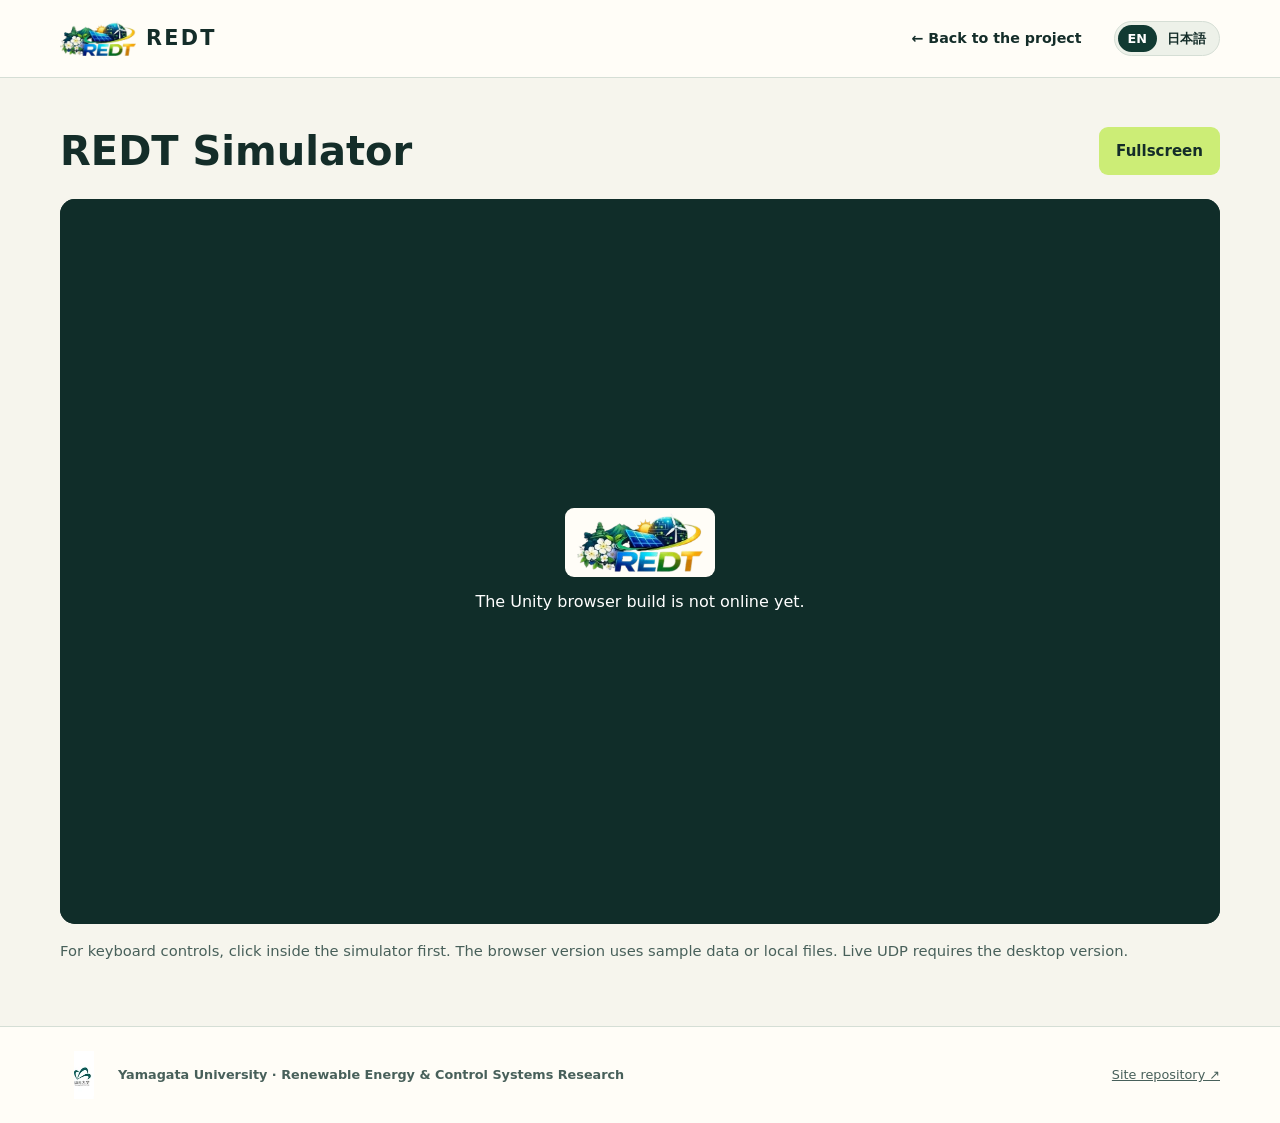
==== play.html @ 0ed96379 "Publish bilingual REDT research site" ====
<!doctype html>
<html lang="en">
<head>
  <meta charset="utf-8">
  <meta name="viewport" content="width=device-width, initial-scale=1">
  <meta name="description" content="Run the REDT solar digital twin from Yamagata University.">
  <title>REDT Simulator</title>
  <link rel="icon" href="redt-logo.png">
  <link rel="stylesheet" href="style.css">
  <script defer src="site.js"></script>
  <script defer src="player.js"></script>
</head>
<body>
  <header class="site-header"><div class="wrap header-inner">
    <a class="brand" href="./" aria-label="REDT"><img src="redt-logo.png" alt="" width="76" height="42"><span>REDT</span></a>
    <nav aria-label="Main navigation"><a href="./" data-t="back">← Back to the project</a></nav>
    <div class="language" role="group" aria-label="Language"><button type="button" data-lang="en" aria-pressed="true">EN</button><button type="button" data-lang="ja" aria-pressed="false" lang="ja">日本語</button></div>
  </div></header>
  <main class="wrap player-main">
    <div class="player-head"><h1 data-t="playerTitle">REDT Simulator</h1><button id="fullscreen" class="button primary" type="button" data-t="full" disabled>Fullscreen</button></div>
    <div class="player-frame">
      <canvas id="unity-canvas" width="1280" height="800" tabindex="0" aria-label="REDT Unity simulator" hidden></canvas>
      <div class="player-status" id="player-status" aria-live="polite">
        <img src="redt-logo.png" alt="REDT logo" width="150" height="69" style="object-fit:contain;background:#fffdf7;border-radius:9px;padding:5px">
        <p id="player-message" data-t="building">The simulator files are being prepared.</p>
        <button id="start-player" type="button" class="button primary" data-t="start" hidden>Start simulator</button>
        <progress id="player-progress" max="1" value="0" hidden aria-label="Loading progress"></progress>
      </div>
    </div>
    <p class="player-note" data-t="playerNote">For keyboard controls, click inside the simulator first. The browser version uses sample data or local files. Live UDP requires the desktop version.</p>
    <div class="player-controls"><a id="desktop-build" href="#" class="button primary" data-t="desktop" hidden>Windows download</a></div>
  </main>
  <footer><div class="wrap footer-inner"><div class="university"><img src="yamagata-mark.webp" alt="" width="48" height="48"><span data-t="institution">Yamagata University · Renewable Energy &amp; Control Systems Research</span></div><a href="https://github.com/Bsenzio/redt_simulator" data-t="source">Site repository ↗</a></div></footer>
</body>
</html>
---- style.css ----
@charset "UTF-8";
:root{color-scheme:light;--ink:#142d29;--muted:#48605a;--cream:#f6f5ed;--paper:#fffdf7;--line:#d5ded5;--forest:#113a32;--accent:#cced76;--gold:#e9bd51;--radius:22px;font:16px/1.65 system-ui,-apple-system,BlinkMacSystemFont,"Segoe UI","Hiragino Sans","Yu Gothic",Meiryo,sans-serif}
*{box-sizing:border-box}html{scroll-behavior:smooth}body{margin:0;background:var(--cream);color:var(--ink)}a{color:inherit}img{display:block;max-width:100%}button{font:inherit;color:inherit;cursor:pointer}a:focus-visible,button:focus-visible,[tabindex]:focus-visible{outline:3px solid #32746a;outline-offset:4px}.wrap{width:min(1160px,calc(100% - 56px));margin-inline:auto}.skip{position:absolute;z-index:10;left:12px;top:-100px;background:white;padding:8px 14px}.skip:focus{top:10px}
.site-header{background:var(--paper);border-bottom:1px solid var(--line)}.header-inner{display:flex;align-items:center;gap:32px;min-height:77px}.brand{display:flex;align-items:center;gap:10px;text-decoration:none;font-size:1.3rem;font-weight:840;letter-spacing:.11em}.brand img{object-fit:contain}.header-inner nav{display:flex;gap:24px;margin-left:auto}.header-inner nav a{font-size:.89rem;font-weight:700;text-decoration:none}.header-inner nav a:hover{text-decoration:underline}.language{display:flex;border:1px solid var(--line);border-radius:999px;padding:3px;background:#edf1e9;white-space:nowrap}.language button{border:0;background:transparent;border-radius:999px;padding:3px 10px;font-size:.8rem;font-weight:750}.language button[aria-pressed=true]{background:var(--forest);color:white}
.hero{background:var(--forest);color:#fcfff5;position:relative;overflow:hidden}.hero:before{content:"";position:absolute;inset:0;pointer-events:none;background:linear-gradient(90deg,transparent 49px,#fff2 50px,transparent 51px),linear-gradient(transparent 49px,#fff2 50px,transparent 51px);background-size:51px 51px;opacity:.24;mask-image:linear-gradient(90deg,#000,transparent 85%)}.hero-grid{position:relative;display:grid;grid-template-columns:1.05fr .95fr;gap:46px;align-items:center;padding-block:75px 83px}.eyebrow{display:flex;align-items:center;gap:10px;text-transform:uppercase;font-size:.75rem;font-weight:850;letter-spacing:.105em;margin:0 0 16px}.hero .eyebrow{color:#d2e4d5;line-height:1.6}.dot{width:8px;height:8px;border-radius:100%;background:var(--accent);flex:none}.hero h1{font-size:clamp(2.65rem,5.25vw,5rem);line-height:1.04;letter-spacing:-.064em;margin:0 0 24px;text-wrap:balance}.intro{color:#e0ebe1;font-size:1.05rem;max-width:52ch}.actions{display:flex;flex-wrap:wrap;gap:12px;margin-top:27px}.button{display:inline-flex;align-items:center;justify-content:center;gap:8px;padding:11px 16px;border:1px solid transparent;border-radius:9px;font-weight:800;text-decoration:none;font-size:.94rem}.primary{background:var(--accent);color:#142d29}.primary:hover{background:#e4f8ae}.secondary{color:inherit;border-color:#a2b8a8;background:#fff1}.secondary:hover{background:#fff2}.hero-visual{position:relative;margin:0;border:1px solid #638174;border-radius:var(--radius);overflow:hidden;min-height:345px;background:#dce7d7}.hero-land{width:100%;height:345px;object-fit:cover}.hero-logo{position:absolute;inset:25px 27px auto auto;width:min(70%,300px);padding:12px 18px;border-radius:15px;background:#f9fff3ed;box-shadow:0 8px 24px #17322544}.hero-logo img{width:100%;height:auto}.hero-visual figcaption{position:absolute;bottom:0;left:0;right:0;display:flex;justify-content:space-between;gap:14px;background:#102a25ed;padding:11px 14px;font-size:.66rem;letter-spacing:.1em;font-weight:850;color:#eef4e9}
.section{padding-block:70px}.section h2{font-size:clamp(2.15rem,4.1vw,3.45rem);letter-spacing:-.05em;line-height:1.13;margin:0 0 20px;text-wrap:balance}.index{border:1px solid #aebeb1;border-radius:5px;padding:0 7px;letter-spacing:.03em}.section-intro{max-width:66ch;margin:0 0 30px;color:var(--muted);font-size:1.02rem}.workflow{display:grid;grid-template-columns:repeat(3,1fr);gap:14px}.workflow article{border-top:2px solid #87aa89;padding:14px 15px 6px;background:#fff7;border-radius:0 0 12px 12px}.workflow article>span{font-size:.75rem;font-weight:800;color:#427254}.workflow h3{margin:2px 0 4px;font-size:1.15rem}.workflow p{margin:0 0 12px;color:var(--muted);font-size:.92rem}
.energy-section{background:#e6eee3;border-block:1px solid var(--line)}.carousel{display:grid;grid-template-columns:minmax(0,1fr) minmax(0,1.06fr);border-radius:var(--radius);overflow:hidden;border:1px solid #c3d1c1;background:var(--paper);margin-top:28px}.slide-image{position:relative;background:#f3e8c9;min-height:350px;display:grid;place-items:center}.slide-image img{width:100%;height:100%;max-height:450px;object-fit:contain}.slide-image>span{position:absolute;top:15px;left:15px;background:#fff9;padding:4px 9px;border-radius:6px;font-size:.73rem;font-weight:830}.slide-copy{padding:clamp(25px,5vw,60px);align-content:center}.pill{font-size:.72rem;font-weight:860;letter-spacing:.095em;text-transform:uppercase;padding:4px 10px;border-radius:999px;background:#dcebc8;color:#284e2f;width:fit-content;margin:0 0 15px}.slide-copy h3{font-size:clamp(1.8rem,3.4vw,3rem);line-height:1.12;letter-spacing:-.043em;margin:0 0 15px}.slide-copy>p:not(.pill):not(.example-label){color:var(--muted);margin:0 0 14px}.example-label{margin:22px 0 3px;font-size:.71rem;letter-spacing:.12em;font-weight:850;color:#35614a}.carousel-controls{display:flex;justify-content:space-between;gap:12px;margin-top:14px}.dots,.arrows{display:flex;flex-wrap:wrap;gap:8px}.dots button,.arrows button{border:1px solid #abc0af;border-radius:8px;background:var(--paper);padding:5px 12px;font-size:.87rem;font-weight:800}.dots button[aria-pressed=true],.arrows button:hover{color:#fff;background:var(--forest);border-color:var(--forest)}.arrows button{min-width:43px;font-size:1.1rem}
.launch{display:grid;grid-template-columns:1fr .85fr;gap:30px;align-items:center;background:#183d35;color:#f7fff6;padding:32px;border-radius:var(--radius)}.launch h2{margin-bottom:10px}.launch p:not(.pill){color:#d9e7db}.launch .planned{font-size:.83rem;margin:15px 0 0}.sim-picture{position:relative;min-height:210px;border-radius:12px;overflow:hidden}.sim-picture img{width:100%;height:245px;object-fit:cover}.sim-picture span{position:absolute;bottom:9px;left:9px;background:#173d33eb;border-radius:5px;padding:4px 8px;font-size:.67rem;font-weight:850;letter-spacing:.08em}.research-example{display:grid;grid-template-columns:1fr 1fr;align-items:center;gap:22px;margin:28px 0 0;padding:14px;border:1px solid var(--line);border-radius:14px;background:var(--paper)}.research-example img{width:100%;height:190px;object-fit:cover;border-radius:8px}.research-example h3{margin:0 0 6px;font-size:1.3rem}.research-example p{margin:0;color:var(--muted)}footer{border-top:1px solid var(--line);background:var(--paper);padding:24px 0}.footer-inner{display:flex;gap:20px;align-items:center;justify-content:space-between;font-size:.8rem;color:var(--muted)}.university{display:flex;align-items:center;gap:10px;font-weight:750}.university img{object-fit:contain;border-radius:6px}
.player-main{padding-block:32px 48px}.player-head{display:flex;justify-content:space-between;gap:12px;align-items:center;margin:8px 0 15px}.player-head h1{font-size:clamp(1.6rem,4vw,2.5rem);margin:0}.player-frame{position:relative;background:#102d29;border-radius:15px;overflow:hidden;aspect-ratio:16/10;display:grid;place-items:center}.player-frame canvas{display:block;width:100%;height:100%;background:#102d29;outline:none}.player-status{position:absolute;inset:0;display:grid;align-content:center;justify-items:center;text-align:center;gap:12px;padding:20px;color:#fff;background:#102d29}.player-status[hidden],.player-frame canvas[hidden]{display:none}.player-status p{max-width:58ch;margin:0}.player-status progress{width:min(70%,360px);accent-color:var(--accent)}.player-note{color:var(--muted);font-size:.92rem}.player-controls{display:flex;gap:12px;flex-wrap:wrap;margin-top:14px}
@media(max-width:840px){.hero-grid{gap:24px;padding-block:50px}.hero-land{height:300px}.hero-visual{min-height:300px}.header-inner{gap:14px}.header-inner nav{gap:12px}.hero h1{letter-spacing:-.04em}}
@media(max-width:675px){.wrap{width:calc(100% - 30px)}.header-inner{min-height:64px;flex-wrap:wrap;gap:8px;padding-block:8px}.brand img{width:49px;height:29px}.brand{font-size:1rem}.header-inner nav{order:3;width:100%;justify-content:space-between;padding-bottom:4px}.language{margin-left:auto}.hero-grid,.carousel,.launch,.research-example{grid-template-columns:1fr}.hero-grid{padding-block:38px 42px}.hero-land{height:245px}.hero-visual{min-height:245px}.hero-logo{inset:14px 14px auto auto;width:54%}.section{padding-block:47px}.workflow{grid-template-columns:1fr;gap:9px}.slide-image{min-height:0}.slide-image img{height:280px}.slide-copy{padding:22px}.carousel-controls{align-items:flex-start}.dots button{font-size:.74rem;padding:4px 6px}.arrows{flex-wrap:nowrap}.arrows button{min-width:36px;padding-inline:7px}.launch{padding:20px}.research-example img{height:155px}.footer-inner{align-items:flex-start;flex-direction:column;gap:7px}.player-head{align-items:flex-start}}
@media(prefers-reduced-motion:reduce){html{scroll-behavior:auto}}
.hero h1{white-space:pre-line}
[hidden]{display:none!important}
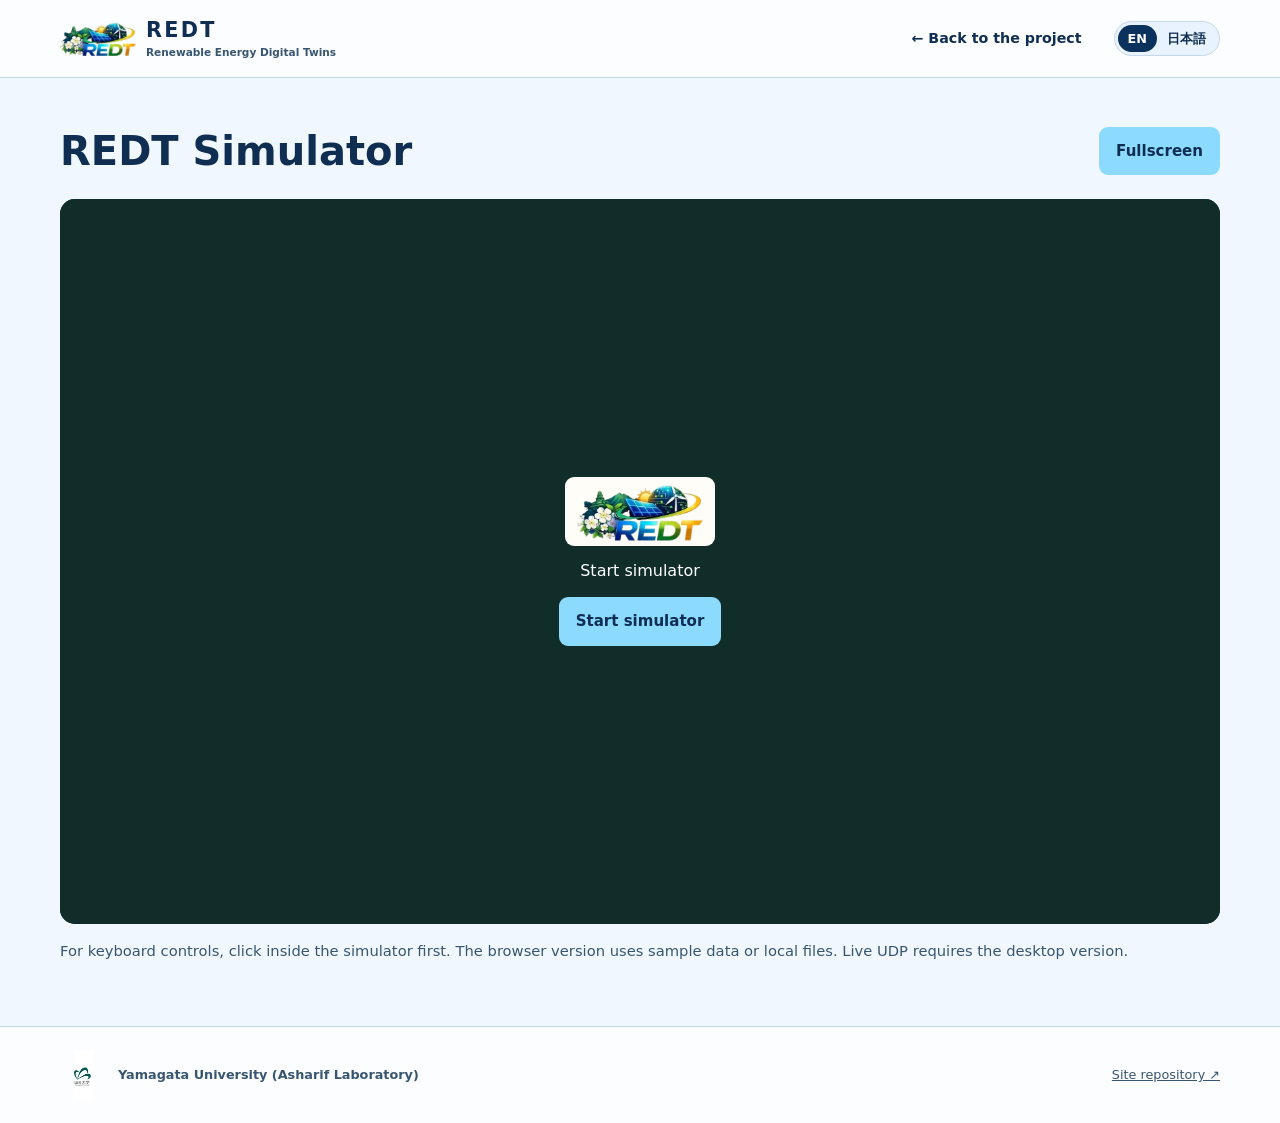
==== commit 4707ffdf: "Show the REDT research workflow and Data Logger download" ====
--- a/play.html
+++ b/play.html
@@ -1,35 +1,35 @@
-<!doctype html>
-<html lang="en">
-<head>
-  <meta charset="utf-8">
-  <meta name="viewport" content="width=device-width, initial-scale=1">
-  <meta name="description" content="Run the REDT solar digital twin from Yamagata University.">
-  <title>REDT Simulator</title>
-  <link rel="icon" href="redt-logo.png">
-  <link rel="stylesheet" href="style.css">
-  <script defer src="site.js"></script>
-  <script defer src="player.js"></script>
-</head>
-<body>
-  <header class="site-header"><div class="wrap header-inner">
-    <a class="brand" href="./" aria-label="REDT"><img src="redt-logo.png" alt="" width="76" height="42"><span>REDT</span></a>
-    <nav aria-label="Main navigation"><a href="./" data-t="back">← Back to the project</a></nav>
-    <div class="language" role="group" aria-label="Language"><button type="button" data-lang="en" aria-pressed="true">EN</button><button type="button" data-lang="ja" aria-pressed="false" lang="ja">日本語</button></div>
-  </div></header>
-  <main class="wrap player-main">
-    <div class="player-head"><h1 data-t="playerTitle">REDT Simulator</h1><button id="fullscreen" class="button primary" type="button" data-t="full" disabled>Fullscreen</button></div>
-    <div class="player-frame">
-      <canvas id="unity-canvas" width="1280" height="800" tabindex="0" aria-label="REDT Unity simulator" hidden></canvas>
-      <div class="player-status" id="player-status" aria-live="polite">
-        <img src="redt-logo.png" alt="REDT logo" width="150" height="69" style="object-fit:contain;background:#fffdf7;border-radius:9px;padding:5px">
-        <p id="player-message" data-t="building">The simulator files are being prepared.</p>
-        <button id="start-player" type="button" class="button primary" data-t="start" hidden>Start simulator</button>
-        <progress id="player-progress" max="1" value="0" hidden aria-label="Loading progress"></progress>
-      </div>
-    </div>
-    <p class="player-note" data-t="playerNote">For keyboard controls, click inside the simulator first. The browser version uses sample data or local files. Live UDP requires the desktop version.</p>
-    <div class="player-controls"><a id="desktop-build" href="#" class="button primary" data-t="desktop" hidden>Windows download</a></div>
-  </main>
-  <footer><div class="wrap footer-inner"><div class="university"><img src="yamagata-mark.webp" alt="" width="48" height="48"><span data-t="institution">Yamagata University · Renewable Energy &amp; Control Systems Research</span></div><a href="https://github.com/Bsenzio/redt_simulator" data-t="source">Site repository ↗</a></div></footer>
-</body>
-</html>
+<!doctype html>
+<html lang="en">
+<head>
+  <meta charset="utf-8">
+  <meta name="viewport" content="width=device-width, initial-scale=1">
+  <meta name="description" content="Run the REDT solar digital twin from Yamagata University.">
+  <title>REDT Simulator</title>
+  <link rel="icon" href="redt-logo.png">
+  <link rel="stylesheet" href="style.css?v=2">
+  <script defer src="site.js?v=2"></script>
+  <script defer src="player.js"></script>
+</head>
+<body>
+  <header class="site-header"><div class="wrap header-inner">
+    <a class="brand" href="./" aria-label="REDT"><img src="redt-logo.png" alt="" width="76" height="42"><span>REDT<small data-t="brandName">Renewable Energy Digital Twins</small></span></a>
+    <nav aria-label="Main navigation"><a href="./" data-t="back">← Back to the project</a></nav>
+    <div class="language" role="group" aria-label="Language"><button type="button" data-lang="en" aria-pressed="true">EN</button><button type="button" data-lang="ja" aria-pressed="false" lang="ja">日本語</button></div>
+  </div></header>
+  <main class="wrap player-main">
+    <div class="player-head"><h1 data-t="playerTitle">REDT Simulator</h1><button id="fullscreen" class="button primary" type="button" data-t="full" disabled>Fullscreen</button></div>
+    <div class="player-frame">
+      <canvas id="unity-canvas" width="1280" height="800" tabindex="0" aria-label="REDT Unity simulator" hidden></canvas>
+      <div class="player-status" id="player-status" aria-live="polite">
+        <img src="redt-logo.png" alt="REDT logo" width="150" height="69" style="object-fit:contain;background:#fffdf7;border-radius:9px;padding:5px">
+        <p id="player-message" data-t="building">The simulator files are being prepared.</p>
+        <button id="start-player" type="button" class="button primary" data-t="start" hidden>Start simulator</button>
+        <progress id="player-progress" max="1" value="0" hidden aria-label="Loading progress"></progress>
+      </div>
+    </div>
+    <p class="player-note" data-t="playerNote">For keyboard controls, click inside the simulator first. The browser version uses sample data or local files. Live UDP requires the desktop version.</p>
+    <div class="player-controls"><a id="desktop-build" href="#" class="button primary" data-t="desktop" hidden>Windows download</a></div>
+  </main>
+  <footer><div class="wrap footer-inner"><div class="university"><img src="yamagata-mark.webp" alt="" width="48" height="48"><span data-t="institution">Yamagata University (Asharif Laboratory)</span></div><a href="https://github.com/Bsenzio/redt_simulator" data-t="source">Site repository ↗</a></div></footer>
+</body>
+</html>
--- a/style.css
+++ b/style.css
@@ -1,14 +1,58 @@
-@charset "UTF-8";
-:root{color-scheme:light;--ink:#142d29;--muted:#48605a;--cream:#f6f5ed;--paper:#fffdf7;--line:#d5ded5;--forest:#113a32;--accent:#cced76;--gold:#e9bd51;--radius:22px;font:16px/1.65 system-ui,-apple-system,BlinkMacSystemFont,"Segoe UI","Hiragino Sans","Yu Gothic",Meiryo,sans-serif}
-*{box-sizing:border-box}html{scroll-behavior:smooth}body{margin:0;background:var(--cream);color:var(--ink)}a{color:inherit}img{display:block;max-width:100%}button{font:inherit;color:inherit;cursor:pointer}a:focus-visible,button:focus-visible,[tabindex]:focus-visible{outline:3px solid #32746a;outline-offset:4px}.wrap{width:min(1160px,calc(100% - 56px));margin-inline:auto}.skip{position:absolute;z-index:10;left:12px;top:-100px;background:white;padding:8px 14px}.skip:focus{top:10px}
-.site-header{background:var(--paper);border-bottom:1px solid var(--line)}.header-inner{display:flex;align-items:center;gap:32px;min-height:77px}.brand{display:flex;align-items:center;gap:10px;text-decoration:none;font-size:1.3rem;font-weight:840;letter-spacing:.11em}.brand img{object-fit:contain}.header-inner nav{display:flex;gap:24px;margin-left:auto}.header-inner nav a{font-size:.89rem;font-weight:700;text-decoration:none}.header-inner nav a:hover{text-decoration:underline}.language{display:flex;border:1px solid var(--line);border-radius:999px;padding:3px;background:#edf1e9;white-space:nowrap}.language button{border:0;background:transparent;border-radius:999px;padding:3px 10px;font-size:.8rem;font-weight:750}.language button[aria-pressed=true]{background:var(--forest);color:white}
-.hero{background:var(--forest);color:#fcfff5;position:relative;overflow:hidden}.hero:before{content:"";position:absolute;inset:0;pointer-events:none;background:linear-gradient(90deg,transparent 49px,#fff2 50px,transparent 51px),linear-gradient(transparent 49px,#fff2 50px,transparent 51px);background-size:51px 51px;opacity:.24;mask-image:linear-gradient(90deg,#000,transparent 85%)}.hero-grid{position:relative;display:grid;grid-template-columns:1.05fr .95fr;gap:46px;align-items:center;padding-block:75px 83px}.eyebrow{display:flex;align-items:center;gap:10px;text-transform:uppercase;font-size:.75rem;font-weight:850;letter-spacing:.105em;margin:0 0 16px}.hero .eyebrow{color:#d2e4d5;line-height:1.6}.dot{width:8px;height:8px;border-radius:100%;background:var(--accent);flex:none}.hero h1{font-size:clamp(2.65rem,5.25vw,5rem);line-height:1.04;letter-spacing:-.064em;margin:0 0 24px;text-wrap:balance}.intro{color:#e0ebe1;font-size:1.05rem;max-width:52ch}.actions{display:flex;flex-wrap:wrap;gap:12px;margin-top:27px}.button{display:inline-flex;align-items:center;justify-content:center;gap:8px;padding:11px 16px;border:1px solid transparent;border-radius:9px;font-weight:800;text-decoration:none;font-size:.94rem}.primary{background:var(--accent);color:#142d29}.primary:hover{background:#e4f8ae}.secondary{color:inherit;border-color:#a2b8a8;background:#fff1}.secondary:hover{background:#fff2}.hero-visual{position:relative;margin:0;border:1px solid #638174;border-radius:var(--radius);overflow:hidden;min-height:345px;background:#dce7d7}.hero-land{width:100%;height:345px;object-fit:cover}.hero-logo{position:absolute;inset:25px 27px auto auto;width:min(70%,300px);padding:12px 18px;border-radius:15px;background:#f9fff3ed;box-shadow:0 8px 24px #17322544}.hero-logo img{width:100%;height:auto}.hero-visual figcaption{position:absolute;bottom:0;left:0;right:0;display:flex;justify-content:space-between;gap:14px;background:#102a25ed;padding:11px 14px;font-size:.66rem;letter-spacing:.1em;font-weight:850;color:#eef4e9}
-.section{padding-block:70px}.section h2{font-size:clamp(2.15rem,4.1vw,3.45rem);letter-spacing:-.05em;line-height:1.13;margin:0 0 20px;text-wrap:balance}.index{border:1px solid #aebeb1;border-radius:5px;padding:0 7px;letter-spacing:.03em}.section-intro{max-width:66ch;margin:0 0 30px;color:var(--muted);font-size:1.02rem}.workflow{display:grid;grid-template-columns:repeat(3,1fr);gap:14px}.workflow article{border-top:2px solid #87aa89;padding:14px 15px 6px;background:#fff7;border-radius:0 0 12px 12px}.workflow article>span{font-size:.75rem;font-weight:800;color:#427254}.workflow h3{margin:2px 0 4px;font-size:1.15rem}.workflow p{margin:0 0 12px;color:var(--muted);font-size:.92rem}
-.energy-section{background:#e6eee3;border-block:1px solid var(--line)}.carousel{display:grid;grid-template-columns:minmax(0,1fr) minmax(0,1.06fr);border-radius:var(--radius);overflow:hidden;border:1px solid #c3d1c1;background:var(--paper);margin-top:28px}.slide-image{position:relative;background:#f3e8c9;min-height:350px;display:grid;place-items:center}.slide-image img{width:100%;height:100%;max-height:450px;object-fit:contain}.slide-image>span{position:absolute;top:15px;left:15px;background:#fff9;padding:4px 9px;border-radius:6px;font-size:.73rem;font-weight:830}.slide-copy{padding:clamp(25px,5vw,60px);align-content:center}.pill{font-size:.72rem;font-weight:860;letter-spacing:.095em;text-transform:uppercase;padding:4px 10px;border-radius:999px;background:#dcebc8;color:#284e2f;width:fit-content;margin:0 0 15px}.slide-copy h3{font-size:clamp(1.8rem,3.4vw,3rem);line-height:1.12;letter-spacing:-.043em;margin:0 0 15px}.slide-copy>p:not(.pill):not(.example-label){color:var(--muted);margin:0 0 14px}.example-label{margin:22px 0 3px;font-size:.71rem;letter-spacing:.12em;font-weight:850;color:#35614a}.carousel-controls{display:flex;justify-content:space-between;gap:12px;margin-top:14px}.dots,.arrows{display:flex;flex-wrap:wrap;gap:8px}.dots button,.arrows button{border:1px solid #abc0af;border-radius:8px;background:var(--paper);padding:5px 12px;font-size:.87rem;font-weight:800}.dots button[aria-pressed=true],.arrows button:hover{color:#fff;background:var(--forest);border-color:var(--forest)}.arrows button{min-width:43px;font-size:1.1rem}
-.launch{display:grid;grid-template-columns:1fr .85fr;gap:30px;align-items:center;background:#183d35;color:#f7fff6;padding:32px;border-radius:var(--radius)}.launch h2{margin-bottom:10px}.launch p:not(.pill){color:#d9e7db}.launch .planned{font-size:.83rem;margin:15px 0 0}.sim-picture{position:relative;min-height:210px;border-radius:12px;overflow:hidden}.sim-picture img{width:100%;height:245px;object-fit:cover}.sim-picture span{position:absolute;bottom:9px;left:9px;background:#173d33eb;border-radius:5px;padding:4px 8px;font-size:.67rem;font-weight:850;letter-spacing:.08em}.research-example{display:grid;grid-template-columns:1fr 1fr;align-items:center;gap:22px;margin:28px 0 0;padding:14px;border:1px solid var(--line);border-radius:14px;background:var(--paper)}.research-example img{width:100%;height:190px;object-fit:cover;border-radius:8px}.research-example h3{margin:0 0 6px;font-size:1.3rem}.research-example p{margin:0;color:var(--muted)}footer{border-top:1px solid var(--line);background:var(--paper);padding:24px 0}.footer-inner{display:flex;gap:20px;align-items:center;justify-content:space-between;font-size:.8rem;color:var(--muted)}.university{display:flex;align-items:center;gap:10px;font-weight:750}.university img{object-fit:contain;border-radius:6px}
-.player-main{padding-block:32px 48px}.player-head{display:flex;justify-content:space-between;gap:12px;align-items:center;margin:8px 0 15px}.player-head h1{font-size:clamp(1.6rem,4vw,2.5rem);margin:0}.player-frame{position:relative;background:#102d29;border-radius:15px;overflow:hidden;aspect-ratio:16/10;display:grid;place-items:center}.player-frame canvas{display:block;width:100%;height:100%;background:#102d29;outline:none}.player-status{position:absolute;inset:0;display:grid;align-content:center;justify-items:center;text-align:center;gap:12px;padding:20px;color:#fff;background:#102d29}.player-status[hidden],.player-frame canvas[hidden]{display:none}.player-status p{max-width:58ch;margin:0}.player-status progress{width:min(70%,360px);accent-color:var(--accent)}.player-note{color:var(--muted);font-size:.92rem}.player-controls{display:flex;gap:12px;flex-wrap:wrap;margin-top:14px}
-@media(max-width:840px){.hero-grid{gap:24px;padding-block:50px}.hero-land{height:300px}.hero-visual{min-height:300px}.header-inner{gap:14px}.header-inner nav{gap:12px}.hero h1{letter-spacing:-.04em}}
-@media(max-width:675px){.wrap{width:calc(100% - 30px)}.header-inner{min-height:64px;flex-wrap:wrap;gap:8px;padding-block:8px}.brand img{width:49px;height:29px}.brand{font-size:1rem}.header-inner nav{order:3;width:100%;justify-content:space-between;padding-bottom:4px}.language{margin-left:auto}.hero-grid,.carousel,.launch,.research-example{grid-template-columns:1fr}.hero-grid{padding-block:38px 42px}.hero-land{height:245px}.hero-visual{min-height:245px}.hero-logo{inset:14px 14px auto auto;width:54%}.section{padding-block:47px}.workflow{grid-template-columns:1fr;gap:9px}.slide-image{min-height:0}.slide-image img{height:280px}.slide-copy{padding:22px}.carousel-controls{align-items:flex-start}.dots button{font-size:.74rem;padding:4px 6px}.arrows{flex-wrap:nowrap}.arrows button{min-width:36px;padding-inline:7px}.launch{padding:20px}.research-example img{height:155px}.footer-inner{align-items:flex-start;flex-direction:column;gap:7px}.player-head{align-items:flex-start}}
-@media(prefers-reduced-motion:reduce){html{scroll-behavior:auto}}
+@charset "UTF-8";
+:root{color-scheme:light;--ink:#102d52;--muted:#385671;--cream:#f1f7ff;--paper:#fcfdff;--line:#c5d8e9;--forest:#0b315d;--accent:#8cdbff;--gold:#e9bd51;--radius:22px;font:16px/1.65 system-ui,-apple-system,BlinkMacSystemFont,"Segoe UI","Hiragino Sans","Yu Gothic",Meiryo,sans-serif}
+*{box-sizing:border-box}html{scroll-behavior:smooth}body{margin:0;background:var(--cream);color:var(--ink)}a{color:inherit}img{display:block;max-width:100%}button{font:inherit;color:inherit;cursor:pointer}a:focus-visible,button:focus-visible,[tabindex]:focus-visible{outline:3px solid #1b6aa8;outline-offset:4px}.wrap{width:min(1160px,calc(100% - 56px));margin-inline:auto}.skip{position:absolute;z-index:10;left:12px;top:-100px;background:white;padding:8px 14px}.skip:focus{top:10px}
+.site-header{background:var(--paper);border-bottom:1px solid var(--line)}.header-inner{display:flex;align-items:center;gap:32px;min-height:77px}.brand{display:flex;align-items:center;gap:10px;text-decoration:none;font-size:1.3rem;font-weight:840;letter-spacing:.11em}.brand img{object-fit:contain}.header-inner nav{display:flex;gap:24px;margin-left:auto}.header-inner nav a{font-size:.89rem;font-weight:700;text-decoration:none}.header-inner nav a:hover{text-decoration:underline}.language{display:flex;border:1px solid var(--line);border-radius:999px;padding:3px;background:#e8f3ff;white-space:nowrap}.language button{border:0;background:transparent;border-radius:999px;padding:3px 10px;font-size:.8rem;font-weight:750}.language button[aria-pressed=true]{background:var(--forest);color:white}
+.hero{background:var(--forest);color:#fcfff5;position:relative;overflow:hidden}.hero:before{content:"";position:absolute;inset:0;pointer-events:none;background:linear-gradient(90deg,transparent 49px,#fff2 50px,transparent 51px),linear-gradient(transparent 49px,#fff2 50px,transparent 51px);background-size:51px 51px;opacity:.24;mask-image:linear-gradient(90deg,#000,transparent 85%)}.hero-grid{position:relative;display:grid;grid-template-columns:1.05fr .95fr;gap:46px;align-items:center;padding-block:75px 83px}.eyebrow{display:flex;align-items:center;gap:10px;text-transform:uppercase;font-size:.75rem;font-weight:850;letter-spacing:.105em;margin:0 0 16px}.hero .eyebrow{color:#d5e9ff;line-height:1.6}.dot{width:8px;height:8px;border-radius:100%;background:var(--accent);flex:none}.hero h1{font-size:clamp(2.65rem,5.25vw,5rem);line-height:1.04;letter-spacing:-.064em;margin:0 0 24px;text-wrap:balance}.intro{color:#e1efff;font-size:1.05rem;max-width:52ch}.actions{display:flex;flex-wrap:wrap;gap:12px;margin-top:27px}.button{display:inline-flex;align-items:center;justify-content:center;gap:8px;padding:11px 16px;border:1px solid transparent;border-radius:9px;font-weight:800;text-decoration:none;font-size:.94rem}.primary{background:var(--accent);color:#102d52}.primary:hover{background:#c0efff}.secondary{color:inherit;border-color:#aac9e3;background:#fff1}.secondary:hover{background:#fff2}.hero-visual{position:relative;margin:0;border:1px solid #7fa6cd;border-radius:var(--radius);overflow:hidden;min-height:345px;background:#dce7d7}.hero-land{width:100%;height:345px;object-fit:cover}.hero-logo{position:absolute;inset:25px 27px auto auto;width:min(70%,300px);padding:12px 18px;border-radius:15px;background:#f9fff3ed;box-shadow:0 8px 24px #17322544}.hero-logo img{width:100%;height:auto}.hero-visual figcaption{position:absolute;bottom:0;left:0;right:0;display:flex;justify-content:space-between;gap:14px;background:#081f3eed;padding:11px 14px;font-size:.66rem;letter-spacing:.1em;font-weight:850;color:#eef4e9}
+.section{padding-block:70px}.section h2{font-size:clamp(2.15rem,4.1vw,3.45rem);letter-spacing:-.05em;line-height:1.13;margin:0 0 20px;text-wrap:balance}.index{border:1px solid #9cbadb;border-radius:5px;padding:0 7px;letter-spacing:.03em}.section-intro{max-width:66ch;margin:0 0 30px;color:var(--muted);font-size:1.02rem}
+.energy-section{background:#e5f0fc;border-block:1px solid var(--line)}.carousel{display:grid;grid-template-columns:minmax(0,1fr) minmax(0,1.06fr);border-radius:var(--radius);overflow:hidden;border:1px solid #bdd4ea;background:var(--paper);margin-top:28px}.slide-image{position:relative;background:#f3e8c9;min-height:350px;display:grid;place-items:center}.slide-image img{width:100%;height:100%;max-height:450px;object-fit:contain}.slide-image>span{position:absolute;top:15px;left:15px;background:#fff9;padding:4px 9px;border-radius:6px;font-size:.73rem;font-weight:830}.slide-copy{padding:clamp(25px,5vw,60px);align-content:center}.pill{font-size:.72rem;font-weight:860;letter-spacing:.095em;text-transform:uppercase;padding:4px 10px;border-radius:999px;background:#d7edff;color:#184a78;width:fit-content;margin:0 0 15px}.slide-copy h3{font-size:clamp(1.8rem,3.4vw,3rem);line-height:1.12;letter-spacing:-.043em;margin:0 0 15px}.slide-copy>p:not(.pill):not(.example-label){color:var(--muted);margin:0 0 14px}.example-label{margin:22px 0 3px;font-size:.71rem;letter-spacing:.12em;font-weight:850;color:#265785}.carousel-controls{display:flex;justify-content:space-between;gap:12px;margin-top:14px}.dots,.arrows{display:flex;flex-wrap:wrap;gap:8px}.dots button,.arrows button{border:1px solid #aac4df;border-radius:8px;background:var(--paper);padding:5px 12px;font-size:.87rem;font-weight:800}.dots button[aria-pressed=true],.arrows button:hover{color:#fff;background:var(--forest);border-color:var(--forest)}.arrows button{min-width:43px;font-size:1.1rem}
+.launch{display:grid;grid-template-columns:1fr .85fr;gap:30px;align-items:center;background:#0d3969;color:#f7fff6;padding:32px;border-radius:var(--radius)}.launch h2{margin-bottom:10px}.launch p:not(.pill){color:#d9ecff}.launch .planned{font-size:.83rem;margin:15px 0 0}.sim-picture{position:relative;min-height:210px;border-radius:12px;overflow:hidden}.sim-picture img{width:100%;height:245px;object-fit:cover}.sim-picture span{position:absolute;bottom:9px;left:9px;background:#0c315aeb;border-radius:5px;padding:4px 8px;font-size:.67rem;font-weight:850;letter-spacing:.08em}.research-example{display:grid;grid-template-columns:1fr 1fr;align-items:center;gap:22px;margin:28px 0 0;padding:14px;border:1px solid var(--line);border-radius:14px;background:var(--paper)}.research-example img{width:100%;height:190px;object-fit:cover;border-radius:8px}.research-example h3{margin:0 0 6px;font-size:1.3rem}.research-example p{margin:0;color:var(--muted)}footer{border-top:1px solid var(--line);background:var(--paper);padding:24px 0}.footer-inner{display:flex;gap:20px;align-items:center;justify-content:space-between;font-size:.8rem;color:var(--muted)}.university{display:flex;align-items:center;gap:10px;font-weight:750}.university img{object-fit:contain;border-radius:6px}
+.player-main{padding-block:32px 48px}.player-head{display:flex;justify-content:space-between;gap:12px;align-items:center;margin:8px 0 15px}.player-head h1{font-size:clamp(1.6rem,4vw,2.5rem);margin:0}.player-frame{position:relative;background:#102d29;border-radius:15px;overflow:hidden;aspect-ratio:16/10;display:grid;place-items:center}.player-frame canvas{display:block;width:100%;height:100%;background:#102d29;outline:none}.player-status{position:absolute;inset:0;display:grid;align-content:center;justify-items:center;text-align:center;gap:12px;padding:20px;color:#fff;background:#102d29}.player-status[hidden],.player-frame canvas[hidden]{display:none}.player-status p{max-width:58ch;margin:0}.player-status progress{width:min(70%,360px);accent-color:var(--accent)}.player-note{color:var(--muted);font-size:.92rem}.player-controls{display:flex;gap:12px;flex-wrap:wrap;margin-top:14px}
+@media(max-width:840px){.hero-grid{gap:24px;padding-block:50px}.hero-land{height:300px}.hero-visual{min-height:300px}.header-inner{gap:14px}.header-inner nav{gap:12px}.hero h1{letter-spacing:-.04em}}
+@media(max-width:675px){.wrap{width:calc(100% - 30px)}.header-inner{min-height:64px;flex-wrap:wrap;gap:8px;padding-block:8px}.brand img{width:49px;height:29px}.brand{font-size:1rem}.header-inner nav{order:3;width:100%;justify-content:space-between;padding-bottom:4px}.language{margin-left:auto}.hero-grid,.carousel,.launch,.research-example{grid-template-columns:1fr}.hero-grid{padding-block:38px 42px}.hero-land{height:245px}.hero-visual{min-height:245px}.hero-logo{inset:14px 14px auto auto;width:54%}.section{padding-block:47px}.slide-image{min-height:0}.slide-image img{height:280px}.slide-copy{padding:22px}.carousel-controls{align-items:flex-start}.dots button{font-size:.74rem;padding:4px 6px}.arrows{flex-wrap:nowrap}.arrows button{min-width:36px;padding-inline:7px}.launch{padding:20px}.research-example img{height:155px}.footer-inner{align-items:flex-start;flex-direction:column;gap:7px}.player-head{align-items:flex-start}}
+@media(prefers-reduced-motion:reduce){html{scroll-behavior:auto}}
 .hero h1{white-space:pre-line}
 [hidden]{display:none!important}
+
+.slide-image .system-mark{position:absolute;right:13px;bottom:13px;width:clamp(77px,12vw,132px);height:auto;border-radius:9px;border:1px solid #b8cabc;box-shadow:0 2px 9px #153a2926}
+
+/* Research workflow and weather */
+.brand>span{line-height:1.1}
+.brand small{display:block;margin-top:5px;font-size:.66rem;font-weight:690;letter-spacing:0;color:var(--muted);white-space:nowrap}
+.hero{background:linear-gradient(118deg,#081c3b 14%,#0c3b75 70%,#1263a5)}
+.weather-art{position:absolute;inset:0;pointer-events:none;overflow:hidden}
+.weather-art::before{content:"";position:absolute;right:-105px;top:-180px;width:440px;height:440px;border-radius:50%;background:radial-gradient(circle,#ffde806a,transparent 70%);animation:sun-breathe 12s ease-in-out infinite alternate}
+.weather-art span{position:absolute;inset:-50px 0 0;background-image:radial-gradient(circle,#e3f7ff 1px,transparent 2px),radial-gradient(circle,#8cdfff 1px,transparent 2px);background-size:98px 140px,163px 191px;opacity:.29;animation:snow-drift 15s linear infinite}
+@keyframes sun-breathe{to{transform:translate(-38px,28px);opacity:.58}}
+@keyframes snow-drift{from{background-position:0 0,23px 37px}to{background-position:98px 140px,186px 228px}}
+.research{background:radial-gradient(ellipse at 85% 0%,#dbeeff 0%,transparent 53%),var(--cream)}
+.flow-top{display:flex;align-items:center;justify-content:space-between;gap:12px;margin:0 0 13px;font-size:.73rem;font-weight:850;letter-spacing:.13em;color:#275b89}
+.motion-button{border:1px solid #b0cce5;background:var(--paper);border-radius:999px;padding:4px 11px;font-size:.75rem;font-weight:760;letter-spacing:0}
+.workflow{display:grid;grid-template-columns:repeat(4,minmax(0,1fr));gap:25px;list-style:none;padding:0;margin:0}
+.workflow>li{position:relative;min-width:0}
+.flow-card{height:100%;display:flex;flex-direction:column;border:1px solid #bcd6ec;border-radius:16px;padding:14px;background:#fbfdff;box-shadow:0 12px 30px #173d6f0b}
+.flow-card .flow-step{display:flex;gap:8px;align-items:center;margin:0 0 12px;font-size:.73rem;font-weight:820;letter-spacing:.08em;text-transform:uppercase;color:#285780}
+.flow-step span:first-child{display:grid;place-items:center;min-width:28px;height:28px;border-radius:8px;background:#e0f0ff;color:#0b477f;letter-spacing:0}
+.flow-media{position:relative;aspect-ratio:16/10;margin-bottom:14px;border:1px solid #c9e0f3;border-radius:10px;overflow:hidden;background:#e9f2fb}
+.flow-media img{position:absolute;inset:0;width:100%;height:100%;object-fit:contain}
+.flow-media img[src="workflow-simulator.webp"]{object-fit:cover}
+.flow-media.instrument{background:radial-gradient(ellipse at 50% 55%,#f9fcff,transparent 73%),#dceeff}
+.instrument img{padding:8px;filter:drop-shadow(0 4px 4px #071e4250)}
+.flow-card h3{font-size:1.08rem;line-height:1.25;margin:0 0 8px}
+.flow-card p{color:var(--muted);font-size:.88rem;line-height:1.55;margin:0 0 12px}
+.flow-card .flow-tag{margin:auto 0 0;border-top:1px solid #dbe9f5;padding-top:10px;font-size:.73rem;font-weight:750;color:#255986}
+.workflow>li:not(:last-child)::after{content:"→";position:absolute;display:grid;place-items:center;right:-25px;top:75px;width:25px;color:#1765a9;font-size:1.15rem;font-weight:850}
+.workflow>li:not(:last-child)::before{content:"";position:absolute;z-index:1;right:-6px;top:81px;width:5px;height:5px;border-radius:50%;background:#36a7f2;box-shadow:0 0 7px #43b7f8;animation:data-pulse 2.8s linear infinite}
+.workflow>li:nth-child(2)::before{animation-delay:.35s}.workflow>li:nth-child(3)::before{animation-delay:.7s}
+@keyframes data-pulse{0%,22%{opacity:0;transform:translateX(0)}40%{opacity:1}78%,100%{opacity:0;transform:translateX(18px)}}
+.flow-feedback{display:flex;align-items:center;gap:15px;margin-top:18px;border:1px dashed #91b8db;border-radius:13px;padding:13px 17px;background:#edf6ff}
+.feedback-icon{color:#1765a9;font-size:1.7rem;line-height:1}
+.flow-feedback h3{margin:0 0 2px;font-size:.98rem}
+.flow-feedback p{margin:0;color:var(--muted);font-size:.86rem}
+.flow-actions{display:flex;flex-wrap:wrap;gap:10px;margin-top:18px}
+.flow-link{border-color:#aac8e1;background:var(--paper);color:#124c80}
+.flow-link:hover,.motion-button:hover{background:#e3f2ff}
+.motion-paused .weather-art span,.motion-paused .weather-art::before,.motion-paused .workflow>li::before{animation-play-state:paused}
+@media(max-width:1000px) and (min-width:626px){.workflow{grid-template-columns:repeat(2,minmax(0,1fr));gap:18px 25px}.workflow>li:nth-child(2)::before,.workflow>li:nth-child(2)::after{display:none}.flow-media{aspect-ratio:16/8}}
+@media(max-width:625px){.workflow{grid-template-columns:1fr;gap:25px}.workflow>li:not(:last-child)::after{top:auto;right:calc(50% - 12px);bottom:-25px;content:"↓"}.workflow>li:not(:last-child)::before{display:none}.flow-card{padding:13px}.flow-media{aspect-ratio:16/9}.flow-actions .button{width:100%}}
+@media(max-width:400px){.brand small{font-size:.55rem}.brand{gap:6px}}
+@media(prefers-reduced-motion:reduce){.weather-art span,.weather-art::before,.workflow>li::before{animation:none}}
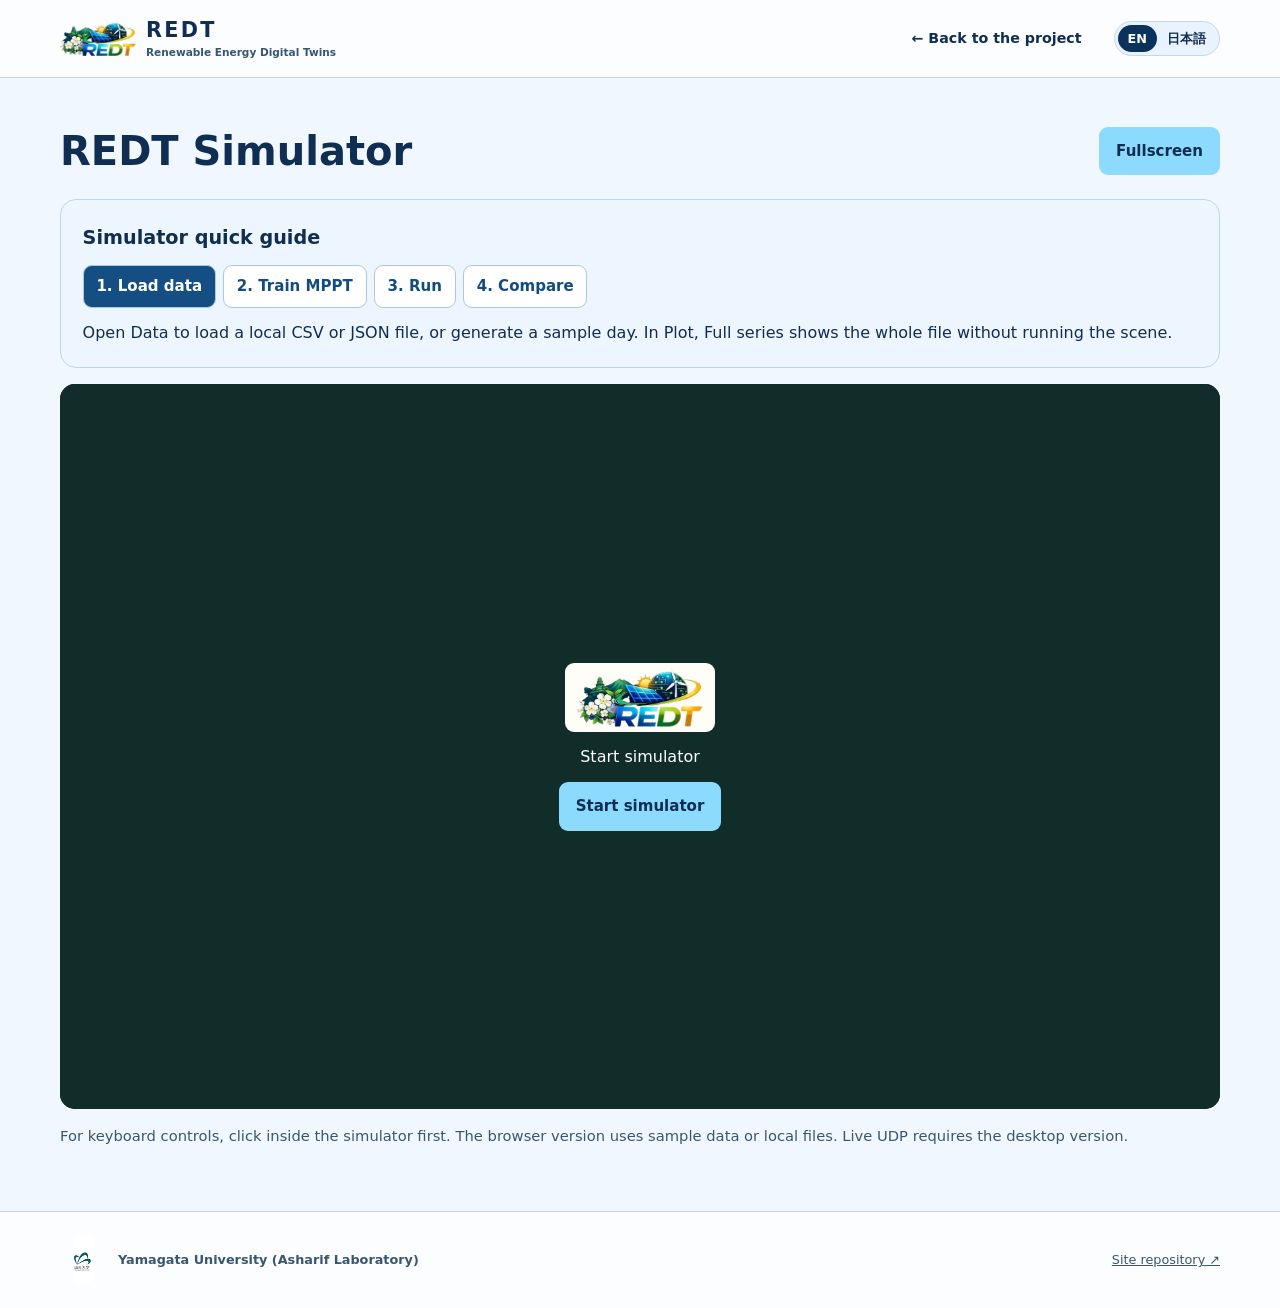
==== commit a0261401: "Publish WebGL energy meter and interactive simulator guide" ====
--- a/play.html
+++ b/play.html
@@ -6,8 +6,8 @@
   <meta name="description" content="Run the REDT solar digital twin from Yamagata University.">
   <title>REDT Simulator</title>
   <link rel="icon" href="redt-logo.png">
-  <link rel="stylesheet" href="style.css?v=2">
-  <script defer src="site.js?v=2"></script>
+  <link rel="stylesheet" href="style.css?v=3">
+  <script defer src="site.js?v=3"></script>
   <script defer src="player.js"></script>
 </head>
 <body>
@@ -18,6 +18,21 @@
   </div></header>
   <main class="wrap player-main">
     <div class="player-head"><h1 data-t="playerTitle">REDT Simulator</h1><button id="fullscreen" class="button primary" type="button" data-t="full" disabled>Fullscreen</button></div>
+    <section class="player-guide" aria-labelledby="guide-title">
+      <h2 id="guide-title" data-t="guideTitle">Simulator quick guide</h2>
+      <div class="guide-steps" role="group" aria-labelledby="guide-title">
+        <button type="button" class="button" data-guide="load" aria-pressed="true" data-t="guideLoad">1. Load data</button>
+        <button type="button" class="button" data-guide="train" aria-pressed="false" data-t="guideTrain">2. Train MPPT</button>
+        <button type="button" class="button" data-guide="run" aria-pressed="false" data-t="guideRun">3. Run</button>
+        <button type="button" class="button" data-guide="compare" aria-pressed="false" data-t="guideCompare">4. Compare</button>
+      </div>
+      <div class="guide-panel" aria-live="polite">
+        <p data-guide-panel="load" data-t="guideLoadText">Open Data to load a local CSV or JSON file, or generate a sample day. In Plot, Full series shows the whole file without running the scene.</p>
+        <p data-guide-panel="train" data-t="guideTrainText" hidden>In Training, add your series and choose how many to use. Generate variants if you want synthetic weather profiles. Select Train MPPT.</p>
+        <p data-guide-panel="run" data-t="guideRunText" hidden>In Field, choose a panel or the series string. Select Play to run the same conditions for all controllers.</p>
+        <p data-guide-panel="compare" data-t="guideCompareText" hidden>In Compare, choose Energy period. Compare total Wh for P&amp;O, hill climbing, PID, fixed voltage, and the trained model. Use Power charts to see the traces.</p>
+      </div>
+    </section>
     <div class="player-frame">
       <canvas id="unity-canvas" width="1280" height="800" tabindex="0" aria-label="REDT Unity simulator" hidden></canvas>
       <div class="player-status" id="player-status" aria-live="polite">
--- a/style.css
+++ b/style.css
@@ -56,3 +56,13 @@
 @media(max-width:625px){.workflow{grid-template-columns:1fr;gap:25px}.workflow>li:not(:last-child)::after{top:auto;right:calc(50% - 12px);bottom:-25px;content:"↓"}.workflow>li:not(:last-child)::before{display:none}.flow-card{padding:13px}.flow-media{aspect-ratio:16/9}.flow-actions .button{width:100%}}
 @media(max-width:400px){.brand small{font-size:.55rem}.brand{gap:6px}}
 @media(prefers-reduced-motion:reduce){.weather-art span,.weather-art::before,.workflow>li::before{animation:none}}
+
+.player-guide{margin:0 0 1rem;padding:clamp(.9rem,2vw,1.35rem);background:#edf6ff;border:1px solid #bcd6ec;border-radius:16px}
+.player-guide h2{margin:0 0 .75rem;font-size:1.2rem}
+.guide-steps{display:flex;flex-wrap:wrap;gap:.45rem}
+.guide-steps .button{padding:.5rem .8rem;border-color:#aac8e1;background:#fff;color:#124c80}
+.guide-steps .button[aria-pressed="true"]{background:#154e82;color:#fff}
+.guide-panel p{margin:.8rem 0 0;line-height:1.55}
+.guide-panel p:not([hidden]){animation:guide-reveal .3s ease-out}
+@keyframes guide-reveal{from{opacity:0;transform:translateY(6px)}to{opacity:1;transform:translateY(0)}}
+@media(prefers-reduced-motion:reduce){.guide-panel p:not([hidden]){animation:none}}
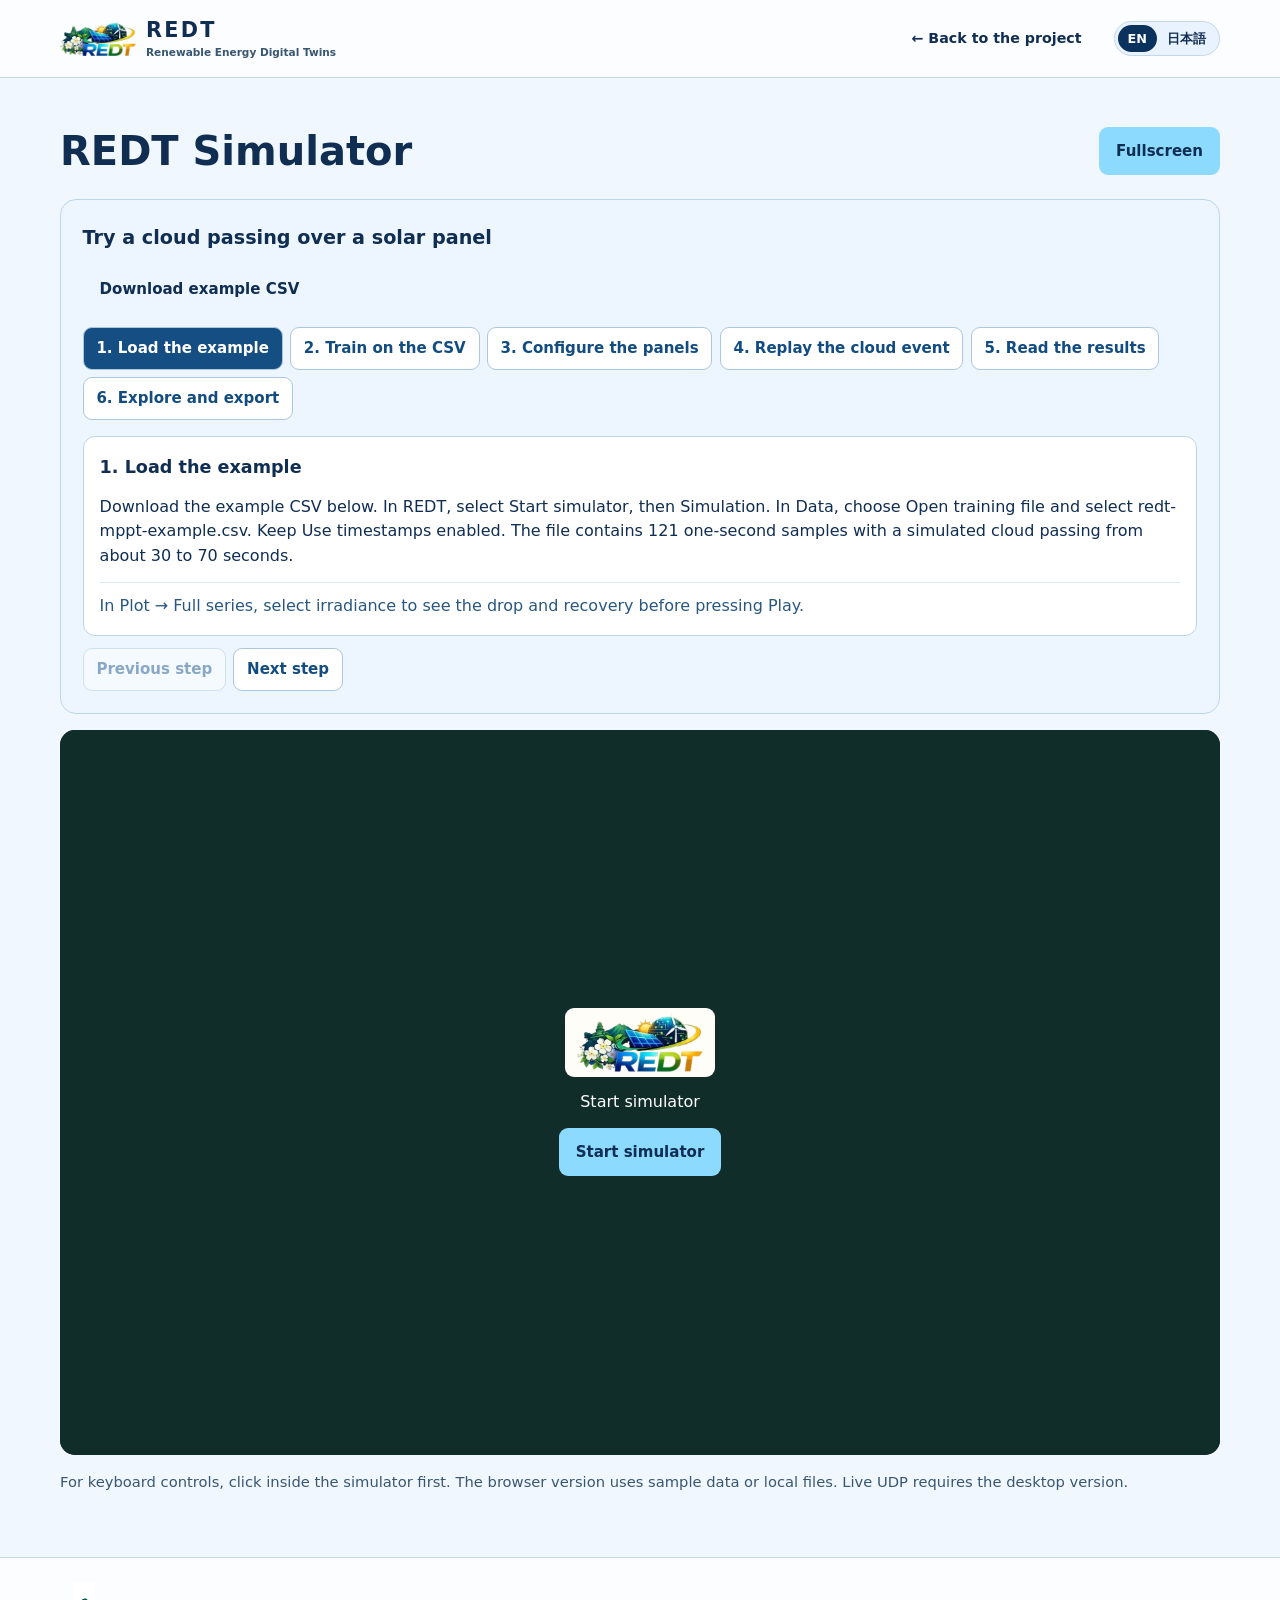
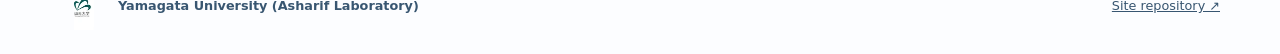
==== commit 8245e828: "Add bilingual guided MPPT example and sample CSV" ====
--- a/play.html
+++ b/play.html
@@ -6,8 +6,8 @@
   <meta name="description" content="Run the REDT solar digital twin from Yamagata University.">
   <title>REDT Simulator</title>
   <link rel="icon" href="redt-logo.png">
-  <link rel="stylesheet" href="style.css?v=3">
-  <script defer src="site.js?v=3"></script>
+  <link rel="stylesheet" href="style.css?v=4">
+  <script defer src="site.js?v=4"></script>
   <script defer src="player.js"></script>
 </head>
 <body>
@@ -19,18 +19,51 @@
   <main class="wrap player-main">
     <div class="player-head"><h1 data-t="playerTitle">REDT Simulator</h1><button id="fullscreen" class="button primary" type="button" data-t="full" disabled>Fullscreen</button></div>
     <section class="player-guide" aria-labelledby="guide-title">
-      <h2 id="guide-title" data-t="guideTitle">Simulator quick guide</h2>
+      <h2 id="guide-title" data-t="walkTitle">Try a cloud passing over a solar panel</h2>
+      <a class="button" href="redt-mppt-example.csv" download data-t="walkDownload">Download example CSV</a>
       <div class="guide-steps" role="group" aria-labelledby="guide-title">
-        <button type="button" class="button" data-guide="load" aria-pressed="true" data-t="guideLoad">1. Load data</button>
-        <button type="button" class="button" data-guide="train" aria-pressed="false" data-t="guideTrain">2. Train MPPT</button>
-        <button type="button" class="button" data-guide="run" aria-pressed="false" data-t="guideRun">3. Run</button>
-        <button type="button" class="button" data-guide="compare" aria-pressed="false" data-t="guideCompare">4. Compare</button>
+        <button type="button" class="button" data-guide="load" aria-pressed="true" aria-controls="guide-load" data-t="walkload">1. Load the example</button>
+        <button type="button" class="button" data-guide="train" aria-pressed="false" aria-controls="guide-train" data-t="walktrain">2. Train on the CSV</button>
+        <button type="button" class="button" data-guide="field" aria-pressed="false" aria-controls="guide-field" data-t="walkfield">3. Configure the panels</button>
+        <button type="button" class="button" data-guide="run" aria-pressed="false" aria-controls="guide-run" data-t="walkrun">4. Replay the cloud event</button>
+        <button type="button" class="button" data-guide="compare" aria-pressed="false" aria-controls="guide-compare" data-t="walkcompare">5. Read the results</button>
+        <button type="button" class="button" data-guide="tools" aria-pressed="false" aria-controls="guide-tools" data-t="walktools">6. Explore and export</button>
       </div>
       <div class="guide-panel" aria-live="polite">
-        <p data-guide-panel="load" data-t="guideLoadText">Open Data to load a local CSV or JSON file, or generate a sample day. In Plot, Full series shows the whole file without running the scene.</p>
-        <p data-guide-panel="train" data-t="guideTrainText" hidden>In Training, add your series and choose how many to use. Generate variants if you want synthetic weather profiles. Select Train MPPT.</p>
-        <p data-guide-panel="run" data-t="guideRunText" hidden>In Field, choose a panel or the series string. Select Play to run the same conditions for all controllers.</p>
-        <p data-guide-panel="compare" data-t="guideCompareText" hidden>In Compare, choose Energy period. Compare total Wh for P&amp;O, hill climbing, PID, fixed voltage, and the trained model. Use Power charts to see the traces.</p>
+        <article id="guide-load" data-guide-panel="load">
+          <h3 data-t="walkload">1. Load the example</h3>
+          <p data-t="walkloadBody">Download the example CSV below. In REDT, select Start simulator, then Simulation. In Data, choose Open training file and select redt-mppt-example.csv. Keep Use timestamps enabled. The file contains 121 one-second samples with a simulated cloud passing from about 30 to 70 seconds.</p>
+          <p class="guide-tip" data-t="walkloadTip">In Plot → Full series, select irradiance to see the drop and recovery before pressing Play.</p>
+        </article>
+        <article id="guide-train" data-guide-panel="train" hidden>
+          <h3 data-t="walktrain">2. Train on the CSV</h3>
+          <p data-t="walktrainBody">Open Training. If this is your first file, the counter should show Train on 1 of 1. Press Train MPPT. REDT uses the file’s light and temperature data to fit a voltage target derived from its simulated I–V curve.</p>
+          <p class="guide-tip" data-t="walktrainTip">Try Generate variants to create synthetic profiles with the same timestamps. For independent evaluation, reserve a different measured day and keep it out of training.</p>
+        </article>
+        <article id="guide-field" data-guide-panel="field" hidden>
+          <h3 data-t="walkfield">3. Configure the panels</h3>
+          <p data-t="walkfieldBody">Open Field. For a simple trial, choose one panel and switch the MPPT scope to isolated panel. For an array trial, set Rows and Columns up to 5×5 and select series string. Use the matrix to focus or mark panels and adjust Tilt, connection and model assignment.</p>
+          <p class="guide-tip" data-t="walkfieldTip">Use Camera and Heat map to inspect the field. Weather controls let you test manual conditions such as cloud cover, wind and sun angle.</p>
+        </article>
+        <article id="guide-run" data-guide-panel="run" hidden>
+          <h3 data-t="walkrun">4. Replay the cloud event</h3>
+          <p data-t="walkrunBody">In Compare, choose a 60 s Energy period before starting. Use Data → Restart file to return to the beginning, then press Play. The simulator evaluates every controller on the same conditions.</p>
+          <p class="guide-tip" data-t="walkrunTip">At 60 simulated seconds the Wh totals stop accumulating. Try Full run to include the recovery after the cloud.</p>
+        </article>
+        <article id="guide-compare" data-guide-panel="compare" hidden>
+          <h3 data-t="walkcompare">5. Read the results</h3>
+          <p data-t="walkcompareBody">Compare shows power now (W) and energy accumulated during the selected interval (Wh). Open Power charts and look for the dip near the cloud event. Compare P&amp;O, hill climbing, PID, fixed voltage and the trained model.</p>
+          <p class="guide-tip" data-t="walkcompareTip">This example replays the training file. To test generalization, replay a separate measured file. PID follows the simulated MPP reference.</p>
+        </article>
+        <article id="guide-tools" data-guide-panel="tools" hidden>
+          <h3 data-t="walktools">6. Explore and export</h3>
+          <p data-t="walktoolsBody">Use Plot to switch between environment, measurements and MPPT curves. Full series compares the input files, and Training → Models and validation shows classifier results. The Physical Twin view exposes readings and logs for the instrument.</p>
+          <p class="guide-tip" data-t="walktoolsTip">Use the desktop version for live UDP and file dialogs to save comparisons as CSV or JSON and export the trained model.</p>
+        </article>
+      </div>
+      <div class="guide-steps">
+        <button type="button" class="button" data-guide-direction="-1" data-t="walkBack" disabled>Previous step</button>
+        <button type="button" class="button" data-guide-direction="1" data-t="walkNext">Next step</button>
       </div>
     </section>
     <div class="player-frame">
--- a/style.css
+++ b/style.css
@@ -66,3 +66,11 @@
 .guide-panel p:not([hidden]){animation:guide-reveal .3s ease-out}
 @keyframes guide-reveal{from{opacity:0;transform:translateY(6px)}to{opacity:1;transform:translateY(0)}}
 @media(prefers-reduced-motion:reduce){.guide-panel p:not([hidden]){animation:none}}
+
+.player-guide .guide-steps{margin-top:.8rem}
+.guide-panel article{margin-top:1rem;padding:1rem;background:#fff;border:1px solid #bcd6ec;border-radius:12px}
+.guide-panel article:not([hidden]){animation:guide-reveal .3s ease-out}
+.guide-panel h3{margin:0;font-size:1.1rem}
+.guide-panel .guide-tip{padding-top:.7rem;border-top:1px solid #dbe9f5;color:#285780}
+.guide-steps button:disabled{opacity:.45;cursor:default}
+@media(prefers-reduced-motion:reduce){.guide-panel article:not([hidden]){animation:none}}
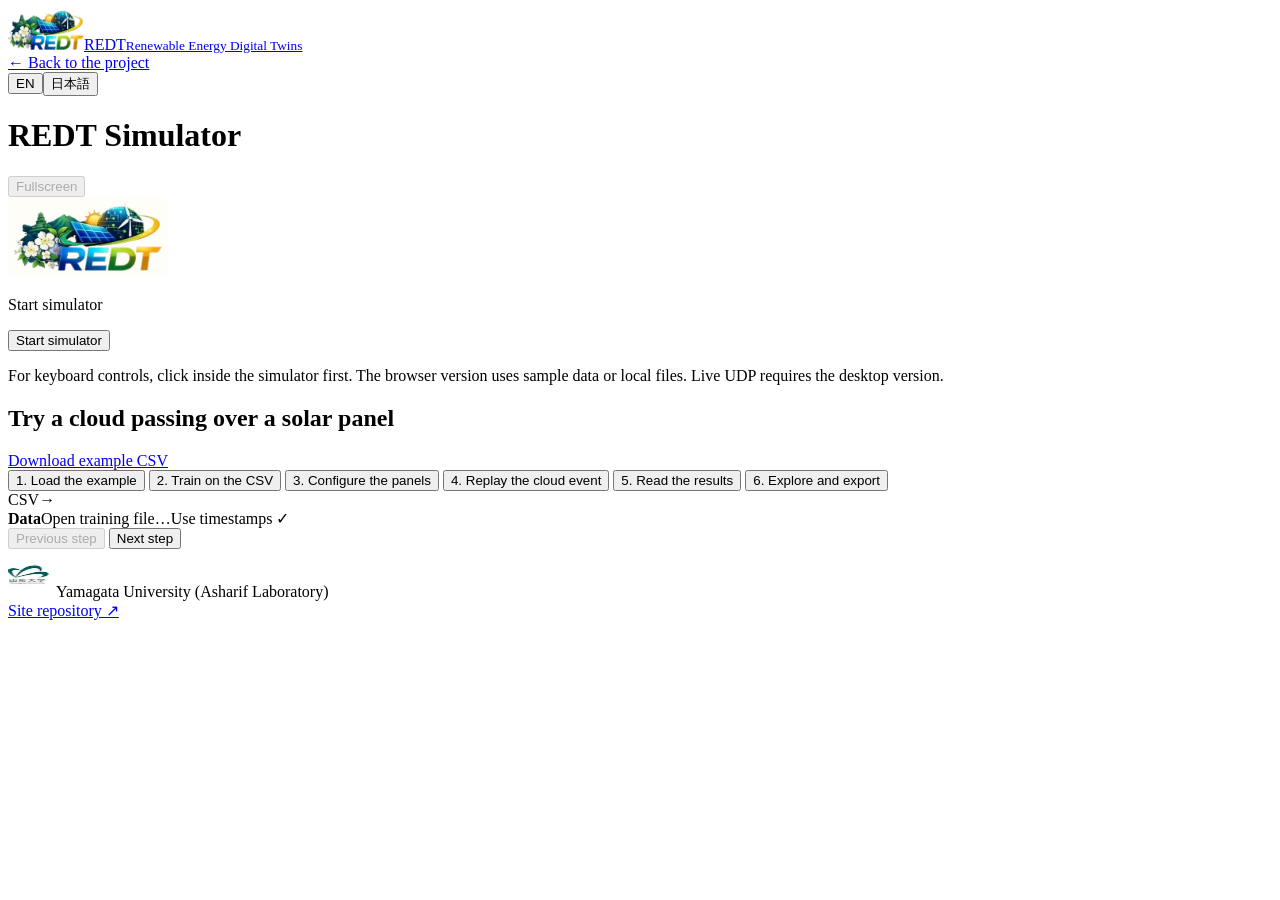
==== commit 44a1d334: "Place animated visual walkthrough below the simulator" ====
--- a/play.html
+++ b/play.html
@@ -6,7 +6,7 @@
   <meta name="description" content="Run the REDT solar digital twin from Yamagata University.">
   <title>REDT Simulator</title>
   <link rel="icon" href="redt-logo.png">
-  <link rel="stylesheet" href="style.css?v=4">
+  <link rel="stylesheet" href="style.css?v=5">
   <script defer src="site.js?v=4"></script>
   <script defer src="player.js"></script>
 </head>
@@ -18,8 +18,19 @@
   </div></header>
   <main class="wrap player-main">
     <div class="player-head"><h1 data-t="playerTitle">REDT Simulator</h1><button id="fullscreen" class="button primary" type="button" data-t="full" disabled>Fullscreen</button></div>
+    <div class="player-frame">
+      <canvas id="unity-canvas" width="1280" height="800" tabindex="0" aria-label="REDT Unity simulator" hidden></canvas>
+      <div class="player-status" id="player-status" aria-live="polite">
+        <img src="redt-logo.png" alt="REDT logo" width="150" height="69" style="object-fit:contain;background:#fffdf7;border-radius:9px;padding:5px">
+        <p id="player-message" data-t="building">The simulator files are being prepared.</p>
+        <button id="start-player" type="button" class="button primary" data-t="start" hidden>Start simulator</button>
+        <progress id="player-progress" max="1" value="0" hidden aria-label="Loading progress"></progress>
+      </div>
+    </div>
+    <p class="player-note" data-t="playerNote">For keyboard controls, click inside the simulator first. The browser version uses sample data or local files. Live UDP requires the desktop version.</p>
+    <div class="player-controls"><a id="desktop-build" href="#" class="button primary" data-t="desktop" hidden>Windows download</a></div>
     <section class="player-guide" aria-labelledby="guide-title">
-      <h2 id="guide-title" data-t="walkTitle">Try a cloud passing over a solar panel</h2>
+      <h2 id="guide-title" data-t="walkTitle">Simulator walkthrough</h2>
       <a class="button" href="redt-mppt-example.csv" download data-t="walkDownload">Download example CSV</a>
       <div class="guide-steps" role="group" aria-labelledby="guide-title">
         <button type="button" class="button" data-guide="load" aria-pressed="true" aria-controls="guide-load" data-t="walkload">1. Load the example</button>
@@ -31,34 +42,22 @@
       </div>
       <div class="guide-panel" aria-live="polite">
         <article id="guide-load" data-guide-panel="load">
-          <h3 data-t="walkload">1. Load the example</h3>
-          <p data-t="walkloadBody">Download the example CSV below. In REDT, select Start simulator, then Simulation. In Data, choose Open training file and select redt-mppt-example.csv. Keep Use timestamps enabled. The file contains 121 one-second samples with a simulated cloud passing from about 30 to 70 seconds.</p>
-          <p class="guide-tip" data-t="walkloadTip">In Plot → Full series, select irradiance to see the drop and recovery before pressing Play.</p>
+          <div class="guide-demo demo-load" aria-hidden="true"><span class="demo-file">CSV</span><span class="demo-arrow">→</span><div class="demo-controls"><b>Data</b><span>Open training file…</span><span>Use timestamps ✓</span></div></div>
         </article>
         <article id="guide-train" data-guide-panel="train" hidden>
-          <h3 data-t="walktrain">2. Train on the CSV</h3>
-          <p data-t="walktrainBody">Open Training. If this is your first file, the counter should show Train on 1 of 1. Press Train MPPT. REDT uses the file’s light and temperature data to fit a voltage target derived from its simulated I–V curve.</p>
-          <p class="guide-tip" data-t="walktrainTip">Try Generate variants to create synthetic profiles with the same timestamps. For independent evaluation, reserve a different measured day and keep it out of training.</p>
+          <div class="guide-demo demo-train" aria-hidden="true"><div class="demo-controls"><b>Training</b><span>Train on 1 of 1</span><span class="demo-action">Train MPPT</span></div><span class="demo-arrow">→</span><div class="demo-fit"><i></i><i></i><i></i><i></i><i></i></div></div>
         </article>
         <article id="guide-field" data-guide-panel="field" hidden>
-          <h3 data-t="walkfield">3. Configure the panels</h3>
-          <p data-t="walkfieldBody">Open Field. For a simple trial, choose one panel and switch the MPPT scope to isolated panel. For an array trial, set Rows and Columns up to 5×5 and select series string. Use the matrix to focus or mark panels and adjust Tilt, connection and model assignment.</p>
-          <p class="guide-tip" data-t="walkfieldTip">Use Camera and Heat map to inspect the field. Weather controls let you test manual conditions such as cloud cover, wind and sun angle.</p>
+          <div class="guide-demo demo-field" aria-hidden="true"><div class="demo-grid"><i>0,0</i><i>0,1</i><i>0,2</i><i>1,0</i><i>1,1</i><i>1,2</i><i>2,0</i><i>2,1</i><i>2,2</i></div><div class="demo-controls"><b>Field</b><span>MPPT: isolated panel</span><span>Tilt · 20°</span></div></div>
         </article>
         <article id="guide-run" data-guide-panel="run" hidden>
-          <h3 data-t="walkrun">4. Replay the cloud event</h3>
-          <p data-t="walkrunBody">In Compare, choose a 60 s Energy period before starting. Use Data → Restart file to return to the beginning, then press Play. The simulator evaluates every controller on the same conditions.</p>
-          <p class="guide-tip" data-t="walkrunTip">At 60 simulated seconds the Wh totals stop accumulating. Try Full run to include the recovery after the cloud.</p>
+          <div class="guide-demo demo-run" aria-hidden="true"><div class="demo-sky"><span>☀</span><i>☁</i><b>▧ ▧ ▧</b></div><div class="demo-controls"><b>▶ Play</b><span>Data → Restart file</span></div></div>
         </article>
         <article id="guide-compare" data-guide-panel="compare" hidden>
-          <h3 data-t="walkcompare">5. Read the results</h3>
-          <p data-t="walkcompareBody">Compare shows power now (W) and energy accumulated during the selected interval (Wh). Open Power charts and look for the dip near the cloud event. Compare P&amp;O, hill climbing, PID, fixed voltage and the trained model.</p>
-          <p class="guide-tip" data-t="walkcompareTip">This example replays the training file. To test generalization, replay a separate measured file. PID follows the simulated MPP reference.</p>
+          <div class="guide-demo demo-compare" aria-hidden="true"><div class="demo-controls"><b>Compare</b><span>Energy period · 60 s</span><span>Power charts</span></div><div class="demo-bars"><i>P&amp;O</i><i>PID</i><i>MPPT</i><b>Wh</b></div></div>
         </article>
         <article id="guide-tools" data-guide-panel="tools" hidden>
-          <h3 data-t="walktools">6. Explore and export</h3>
-          <p data-t="walktoolsBody">Use Plot to switch between environment, measurements and MPPT curves. Full series compares the input files, and Training → Models and validation shows classifier results. The Physical Twin view exposes readings and logs for the instrument.</p>
-          <p class="guide-tip" data-t="walktoolsTip">Use the desktop version for live UDP and file dialogs to save comparisons as CSV or JSON and export the trained model.</p>
+          <div class="guide-demo demo-tools" aria-hidden="true"><div class="demo-controls"><b>Plot</b><span>Full series</span><span>MPPT comparison</span></div><div class="demo-controls"><b>Training</b><span>Models and validation</span><span>Physical Twin ↗</span></div></div>
         </article>
       </div>
       <div class="guide-steps">
@@ -66,17 +65,6 @@
         <button type="button" class="button" data-guide-direction="1" data-t="walkNext">Next step</button>
       </div>
     </section>
-    <div class="player-frame">
-      <canvas id="unity-canvas" width="1280" height="800" tabindex="0" aria-label="REDT Unity simulator" hidden></canvas>
-      <div class="player-status" id="player-status" aria-live="polite">
-        <img src="redt-logo.png" alt="REDT logo" width="150" height="69" style="object-fit:contain;background:#fffdf7;border-radius:9px;padding:5px">
-        <p id="player-message" data-t="building">The simulator files are being prepared.</p>
-        <button id="start-player" type="button" class="button primary" data-t="start" hidden>Start simulator</button>
-        <progress id="player-progress" max="1" value="0" hidden aria-label="Loading progress"></progress>
-      </div>
-    </div>
-    <p class="player-note" data-t="playerNote">For keyboard controls, click inside the simulator first. The browser version uses sample data or local files. Live UDP requires the desktop version.</p>
-    <div class="player-controls"><a id="desktop-build" href="#" class="button primary" data-t="desktop" hidden>Windows download</a></div>
   </main>
   <footer><div class="wrap footer-inner"><div class="university"><img src="yamagata-mark.webp" alt="" width="48" height="48"><span data-t="institution">Yamagata University (Asharif Laboratory)</span></div><a href="https://github.com/Bsenzio/redt_simulator" data-t="source">Site repository ↗</a></div></footer>
 </body>
--- a/style.css
+++ b/style.css
@@ -1,76 +1,2 @@
-@charset "UTF-8";
-:root{color-scheme:light;--ink:#102d52;--muted:#385671;--cream:#f1f7ff;--paper:#fcfdff;--line:#c5d8e9;--forest:#0b315d;--accent:#8cdbff;--gold:#e9bd51;--radius:22px;font:16px/1.65 system-ui,-apple-system,BlinkMacSystemFont,"Segoe UI","Hiragino Sans","Yu Gothic",Meiryo,sans-serif}
-*{box-sizing:border-box}html{scroll-behavior:smooth}body{margin:0;background:var(--cream);color:var(--ink)}a{color:inherit}img{display:block;max-width:100%}button{font:inherit;color:inherit;cursor:pointer}a:focus-visible,button:focus-visible,[tabindex]:focus-visible{outline:3px solid #1b6aa8;outline-offset:4px}.wrap{width:min(1160px,calc(100% - 56px));margin-inline:auto}.skip{position:absolute;z-index:10;left:12px;top:-100px;background:white;padding:8px 14px}.skip:focus{top:10px}
-.site-header{background:var(--paper);border-bottom:1px solid var(--line)}.header-inner{display:flex;align-items:center;gap:32px;min-height:77px}.brand{display:flex;align-items:center;gap:10px;text-decoration:none;font-size:1.3rem;font-weight:840;letter-spacing:.11em}.brand img{object-fit:contain}.header-inner nav{display:flex;gap:24px;margin-left:auto}.header-inner nav a{font-size:.89rem;font-weight:700;text-decoration:none}.header-inner nav a:hover{text-decoration:underline}.language{display:flex;border:1px solid var(--line);border-radius:999px;padding:3px;background:#e8f3ff;white-space:nowrap}.language button{border:0;background:transparent;border-radius:999px;padding:3px 10px;font-size:.8rem;font-weight:750}.language button[aria-pressed=true]{background:var(--forest);color:white}
-.hero{background:var(--forest);color:#fcfff5;position:relative;overflow:hidden}.hero:before{content:"";position:absolute;inset:0;pointer-events:none;background:linear-gradient(90deg,transparent 49px,#fff2 50px,transparent 51px),linear-gradient(transparent 49px,#fff2 50px,transparent 51px);background-size:51px 51px;opacity:.24;mask-image:linear-gradient(90deg,#000,transparent 85%)}.hero-grid{position:relative;display:grid;grid-template-columns:1.05fr .95fr;gap:46px;align-items:center;padding-block:75px 83px}.eyebrow{display:flex;align-items:center;gap:10px;text-transform:uppercase;font-size:.75rem;font-weight:850;letter-spacing:.105em;margin:0 0 16px}.hero .eyebrow{color:#d5e9ff;line-height:1.6}.dot{width:8px;height:8px;border-radius:100%;background:var(--accent);flex:none}.hero h1{font-size:clamp(2.65rem,5.25vw,5rem);line-height:1.04;letter-spacing:-.064em;margin:0 0 24px;text-wrap:balance}.intro{color:#e1efff;font-size:1.05rem;max-width:52ch}.actions{display:flex;flex-wrap:wrap;gap:12px;margin-top:27px}.button{display:inline-flex;align-items:center;justify-content:center;gap:8px;padding:11px 16px;border:1px solid transparent;border-radius:9px;font-weight:800;text-decoration:none;font-size:.94rem}.primary{background:var(--accent);color:#102d52}.primary:hover{background:#c0efff}.secondary{color:inherit;border-color:#aac9e3;background:#fff1}.secondary:hover{background:#fff2}.hero-visual{position:relative;margin:0;border:1px solid #7fa6cd;border-radius:var(--radius);overflow:hidden;min-height:345px;background:#dce7d7}.hero-land{width:100%;height:345px;object-fit:cover}.hero-logo{position:absolute;inset:25px 27px auto auto;width:min(70%,300px);padding:12px 18px;border-radius:15px;background:#f9fff3ed;box-shadow:0 8px 24px #17322544}.hero-logo img{width:100%;height:auto}.hero-visual figcaption{position:absolute;bottom:0;left:0;right:0;display:flex;justify-content:space-between;gap:14px;background:#081f3eed;padding:11px 14px;font-size:.66rem;letter-spacing:.1em;font-weight:850;color:#eef4e9}
-.section{padding-block:70px}.section h2{font-size:clamp(2.15rem,4.1vw,3.45rem);letter-spacing:-.05em;line-height:1.13;margin:0 0 20px;text-wrap:balance}.index{border:1px solid #9cbadb;border-radius:5px;padding:0 7px;letter-spacing:.03em}.section-intro{max-width:66ch;margin:0 0 30px;color:var(--muted);font-size:1.02rem}
-.energy-section{background:#e5f0fc;border-block:1px solid var(--line)}.carousel{display:grid;grid-template-columns:minmax(0,1fr) minmax(0,1.06fr);border-radius:var(--radius);overflow:hidden;border:1px solid #bdd4ea;background:var(--paper);margin-top:28px}.slide-image{position:relative;background:#f3e8c9;min-height:350px;display:grid;place-items:center}.slide-image img{width:100%;height:100%;max-height:450px;object-fit:contain}.slide-image>span{position:absolute;top:15px;left:15px;background:#fff9;padding:4px 9px;border-radius:6px;font-size:.73rem;font-weight:830}.slide-copy{padding:clamp(25px,5vw,60px);align-content:center}.pill{font-size:.72rem;font-weight:860;letter-spacing:.095em;text-transform:uppercase;padding:4px 10px;border-radius:999px;background:#d7edff;color:#184a78;width:fit-content;margin:0 0 15px}.slide-copy h3{font-size:clamp(1.8rem,3.4vw,3rem);line-height:1.12;letter-spacing:-.043em;margin:0 0 15px}.slide-copy>p:not(.pill):not(.example-label){color:var(--muted);margin:0 0 14px}.example-label{margin:22px 0 3px;font-size:.71rem;letter-spacing:.12em;font-weight:850;color:#265785}.carousel-controls{display:flex;justify-content:space-between;gap:12px;margin-top:14px}.dots,.arrows{display:flex;flex-wrap:wrap;gap:8px}.dots button,.arrows button{border:1px solid #aac4df;border-radius:8px;background:var(--paper);padding:5px 12px;font-size:.87rem;font-weight:800}.dots button[aria-pressed=true],.arrows button:hover{color:#fff;background:var(--forest);border-color:var(--forest)}.arrows button{min-width:43px;font-size:1.1rem}
-.launch{display:grid;grid-template-columns:1fr .85fr;gap:30px;align-items:center;background:#0d3969;color:#f7fff6;padding:32px;border-radius:var(--radius)}.launch h2{margin-bottom:10px}.launch p:not(.pill){color:#d9ecff}.launch .planned{font-size:.83rem;margin:15px 0 0}.sim-picture{position:relative;min-height:210px;border-radius:12px;overflow:hidden}.sim-picture img{width:100%;height:245px;object-fit:cover}.sim-picture span{position:absolute;bottom:9px;left:9px;background:#0c315aeb;border-radius:5px;padding:4px 8px;font-size:.67rem;font-weight:850;letter-spacing:.08em}.research-example{display:grid;grid-template-columns:1fr 1fr;align-items:center;gap:22px;margin:28px 0 0;padding:14px;border:1px solid var(--line);border-radius:14px;background:var(--paper)}.research-example img{width:100%;height:190px;object-fit:cover;border-radius:8px}.research-example h3{margin:0 0 6px;font-size:1.3rem}.research-example p{margin:0;color:var(--muted)}footer{border-top:1px solid var(--line);background:var(--paper);padding:24px 0}.footer-inner{display:flex;gap:20px;align-items:center;justify-content:space-between;font-size:.8rem;color:var(--muted)}.university{display:flex;align-items:center;gap:10px;font-weight:750}.university img{object-fit:contain;border-radius:6px}
-.player-main{padding-block:32px 48px}.player-head{display:flex;justify-content:space-between;gap:12px;align-items:center;margin:8px 0 15px}.player-head h1{font-size:clamp(1.6rem,4vw,2.5rem);margin:0}.player-frame{position:relative;background:#102d29;border-radius:15px;overflow:hidden;aspect-ratio:16/10;display:grid;place-items:center}.player-frame canvas{display:block;width:100%;height:100%;background:#102d29;outline:none}.player-status{position:absolute;inset:0;display:grid;align-content:center;justify-items:center;text-align:center;gap:12px;padding:20px;color:#fff;background:#102d29}.player-status[hidden],.player-frame canvas[hidden]{display:none}.player-status p{max-width:58ch;margin:0}.player-status progress{width:min(70%,360px);accent-color:var(--accent)}.player-note{color:var(--muted);font-size:.92rem}.player-controls{display:flex;gap:12px;flex-wrap:wrap;margin-top:14px}
-@media(max-width:840px){.hero-grid{gap:24px;padding-block:50px}.hero-land{height:300px}.hero-visual{min-height:300px}.header-inner{gap:14px}.header-inner nav{gap:12px}.hero h1{letter-spacing:-.04em}}
-@media(max-width:675px){.wrap{width:calc(100% - 30px)}.header-inner{min-height:64px;flex-wrap:wrap;gap:8px;padding-block:8px}.brand img{width:49px;height:29px}.brand{font-size:1rem}.header-inner nav{order:3;width:100%;justify-content:space-between;padding-bottom:4px}.language{margin-left:auto}.hero-grid,.carousel,.launch,.research-example{grid-template-columns:1fr}.hero-grid{padding-block:38px 42px}.hero-land{height:245px}.hero-visual{min-height:245px}.hero-logo{inset:14px 14px auto auto;width:54%}.section{padding-block:47px}.slide-image{min-height:0}.slide-image img{height:280px}.slide-copy{padding:22px}.carousel-controls{align-items:flex-start}.dots button{font-size:.74rem;padding:4px 6px}.arrows{flex-wrap:nowrap}.arrows button{min-width:36px;padding-inline:7px}.launch{padding:20px}.research-example img{height:155px}.footer-inner{align-items:flex-start;flex-direction:column;gap:7px}.player-head{align-items:flex-start}}
-@media(prefers-reduced-motion:reduce){html{scroll-behavior:auto}}
-.hero h1{white-space:pre-line}
-[hidden]{display:none!important}
-
-.slide-image .system-mark{position:absolute;right:13px;bottom:13px;width:clamp(77px,12vw,132px);height:auto;border-radius:9px;border:1px solid #b8cabc;box-shadow:0 2px 9px #153a2926}
-
-/* Research workflow and weather */
-.brand>span{line-height:1.1}
-.brand small{display:block;margin-top:5px;font-size:.66rem;font-weight:690;letter-spacing:0;color:var(--muted);white-space:nowrap}
-.hero{background:linear-gradient(118deg,#081c3b 14%,#0c3b75 70%,#1263a5)}
-.weather-art{position:absolute;inset:0;pointer-events:none;overflow:hidden}
-.weather-art::before{content:"";position:absolute;right:-105px;top:-180px;width:440px;height:440px;border-radius:50%;background:radial-gradient(circle,#ffde806a,transparent 70%);animation:sun-breathe 12s ease-in-out infinite alternate}
-.weather-art span{position:absolute;inset:-50px 0 0;background-image:radial-gradient(circle,#e3f7ff 1px,transparent 2px),radial-gradient(circle,#8cdfff 1px,transparent 2px);background-size:98px 140px,163px 191px;opacity:.29;animation:snow-drift 15s linear infinite}
-@keyframes sun-breathe{to{transform:translate(-38px,28px);opacity:.58}}
-@keyframes snow-drift{from{background-position:0 0,23px 37px}to{background-position:98px 140px,186px 228px}}
-.research{background:radial-gradient(ellipse at 85% 0%,#dbeeff 0%,transparent 53%),var(--cream)}
-.flow-top{display:flex;align-items:center;justify-content:space-between;gap:12px;margin:0 0 13px;font-size:.73rem;font-weight:850;letter-spacing:.13em;color:#275b89}
-.motion-button{border:1px solid #b0cce5;background:var(--paper);border-radius:999px;padding:4px 11px;font-size:.75rem;font-weight:760;letter-spacing:0}
-.workflow{display:grid;grid-template-columns:repeat(4,minmax(0,1fr));gap:25px;list-style:none;padding:0;margin:0}
-.workflow>li{position:relative;min-width:0}
-.flow-card{height:100%;display:flex;flex-direction:column;border:1px solid #bcd6ec;border-radius:16px;padding:14px;background:#fbfdff;box-shadow:0 12px 30px #173d6f0b}
-.flow-card .flow-step{display:flex;gap:8px;align-items:center;margin:0 0 12px;font-size:.73rem;font-weight:820;letter-spacing:.08em;text-transform:uppercase;color:#285780}
-.flow-step span:first-child{display:grid;place-items:center;min-width:28px;height:28px;border-radius:8px;background:#e0f0ff;color:#0b477f;letter-spacing:0}
-.flow-media{position:relative;aspect-ratio:16/10;margin-bottom:14px;border:1px solid #c9e0f3;border-radius:10px;overflow:hidden;background:#e9f2fb}
-.flow-media img{position:absolute;inset:0;width:100%;height:100%;object-fit:contain}
-.flow-media img[src="workflow-simulator.webp"]{object-fit:cover}
-.flow-media.instrument{background:radial-gradient(ellipse at 50% 55%,#f9fcff,transparent 73%),#dceeff}
-.instrument img{padding:8px;filter:drop-shadow(0 4px 4px #071e4250)}
-.flow-card h3{font-size:1.08rem;line-height:1.25;margin:0 0 8px}
-.flow-card p{color:var(--muted);font-size:.88rem;line-height:1.55;margin:0 0 12px}
-.flow-card .flow-tag{margin:auto 0 0;border-top:1px solid #dbe9f5;padding-top:10px;font-size:.73rem;font-weight:750;color:#255986}
-.workflow>li:not(:last-child)::after{content:"→";position:absolute;display:grid;place-items:center;right:-25px;top:75px;width:25px;color:#1765a9;font-size:1.15rem;font-weight:850}
-.workflow>li:not(:last-child)::before{content:"";position:absolute;z-index:1;right:-6px;top:81px;width:5px;height:5px;border-radius:50%;background:#36a7f2;box-shadow:0 0 7px #43b7f8;animation:data-pulse 2.8s linear infinite}
-.workflow>li:nth-child(2)::before{animation-delay:.35s}.workflow>li:nth-child(3)::before{animation-delay:.7s}
-@keyframes data-pulse{0%,22%{opacity:0;transform:translateX(0)}40%{opacity:1}78%,100%{opacity:0;transform:translateX(18px)}}
-.flow-feedback{display:flex;align-items:center;gap:15px;margin-top:18px;border:1px dashed #91b8db;border-radius:13px;padding:13px 17px;background:#edf6ff}
-.feedback-icon{color:#1765a9;font-size:1.7rem;line-height:1}
-.flow-feedback h3{margin:0 0 2px;font-size:.98rem}
-.flow-feedback p{margin:0;color:var(--muted);font-size:.86rem}
-.flow-actions{display:flex;flex-wrap:wrap;gap:10px;margin-top:18px}
-.flow-link{border-color:#aac8e1;background:var(--paper);color:#124c80}
-.flow-link:hover,.motion-button:hover{background:#e3f2ff}
-.motion-paused .weather-art span,.motion-paused .weather-art::before,.motion-paused .workflow>li::before{animation-play-state:paused}
-@media(max-width:1000px) and (min-width:626px){.workflow{grid-template-columns:repeat(2,minmax(0,1fr));gap:18px 25px}.workflow>li:nth-child(2)::before,.workflow>li:nth-child(2)::after{display:none}.flow-media{aspect-ratio:16/8}}
-@media(max-width:625px){.workflow{grid-template-columns:1fr;gap:25px}.workflow>li:not(:last-child)::after{top:auto;right:calc(50% - 12px);bottom:-25px;content:"↓"}.workflow>li:not(:last-child)::before{display:none}.flow-card{padding:13px}.flow-media{aspect-ratio:16/9}.flow-actions .button{width:100%}}
-@media(max-width:400px){.brand small{font-size:.55rem}.brand{gap:6px}}
-@media(prefers-reduced-motion:reduce){.weather-art span,.weather-art::before,.workflow>li::before{animation:none}}
-
-.player-guide{margin:0 0 1rem;padding:clamp(.9rem,2vw,1.35rem);background:#edf6ff;border:1px solid #bcd6ec;border-radius:16px}
-.player-guide h2{margin:0 0 .75rem;font-size:1.2rem}
-.guide-steps{display:flex;flex-wrap:wrap;gap:.45rem}
-.guide-steps .button{padding:.5rem .8rem;border-color:#aac8e1;background:#fff;color:#124c80}
-.guide-steps .button[aria-pressed="true"]{background:#154e82;color:#fff}
-.guide-panel p{margin:.8rem 0 0;line-height:1.55}
-.guide-panel p:not([hidden]){animation:guide-reveal .3s ease-out}
-@keyframes guide-reveal{from{opacity:0;transform:translateY(6px)}to{opacity:1;transform:translateY(0)}}
-@media(prefers-reduced-motion:reduce){.guide-panel p:not([hidden]){animation:none}}
-
-.player-guide .guide-steps{margin-top:.8rem}
-.guide-panel article{margin-top:1rem;padding:1rem;background:#fff;border:1px solid #bcd6ec;border-radius:12px}
-.guide-panel article:not([hidden]){animation:guide-reveal .3s ease-out}
-.guide-panel h3{margin:0;font-size:1.1rem}
-.guide-panel .guide-tip{padding-top:.7rem;border-top:1px solid #dbe9f5;color:#285780}
-.guide-steps button:disabled{opacity:.45;cursor:default}
-@media(prefers-reduced-motion:reduce){.guide-panel article:not([hidden]){animation:none}}
+Y��x�k�u�y��+y�Z��p��\�{-�ǥz�讷��Ƞ���z�����z�6�'6WB%UDbӂ#�У�&��G�6���"�66�V�S�Ɩv�C��֖波3&CS#����WFVC�33�Scs���7&VӢ6ccvfc���W#�6f6fFfc���Ɩ�S�63VC�S����f�&W7C�3#3VC���66V�C�3�6F&fc���v��C�6S�&CS���&F�W3�#'��f��C�g���cR7�7FV��V����R�7�7FV��&Ɩ��57�7FV�f��B�%6Vv�RT�"�$��&v���6�2"�%�Rv�F��2"��V�'���6�2�6W&�g�Т��&���6����s�&�&FW"�&��ևF�Ƿ67&����&V�f��#�6���F��&�G���&v���&6�w&�V�C�f"���7&Vғ�6���#�f"��֖沗��6���#���W&�G֖�w�F�7���&��6�����v�GF��W�'WGF��f��C���W&�C�6���#���W&�C�7W'6�#����FW'��f�7W2�f�6�&�R�'WGF��f�7W2�f�6�&�RŷF&��FW�Ӧf�7W2�f�6�&�W��WFƖ�S�7�6�ƖB3#f���WFƖ�R��fg6WC�G���w&�v�GF��֖�c��6�2�R�Sg�����&v��֖�Ɩ�S�WF���6����6�F���'6��WFS��֖�FW����VgC�'��F�����&6�w&�V�C�v��FS�FF��s���G���6���f�7W7�F����Т�6�FRֆVFW'�&6�w&�V�C�f"���W"��&�&FW"�&�GF�ӣ�6�ƖBf"���Ɩ�R���VFW"֖��W'�F�7���f�W��Ɩv�֗FV�3�6V�FW#�v�3'��֖�ֆV�v�C�sw���'&�G�F�7���f�W��Ɩv�֗FV�3�6V�FW#�v���FW�B�FV6�&F������S�f��B�6��S��7&VӶf��B�vV�v�C��C��WGFW"�76��s��V���'&�B��w��&�V7B�f�C�6��F����VFW"֖��W"�g�F�7���f�W��v�#G���&v����VgC�WF���VFW"֖��W"�b�f��B�6��S�プ&VӶf��B�vV�v�C�s�FW�B�FV6�&F������W��VFW"֖��W"�b���fW'�FW�B�FV6�&F���V�FW&Ɩ�W����wVvW�F�7���f�W��&�&FW#��6�ƖBf"���Ɩ�R��&�&FW"�&F�W3������FF��s�7��&6�w&�V�C�6S�c6fc�v��FR�76S���w&����wVvR'WGF��&�&FW#��&6�w&�V�C�G&�7&V�C�&�&FW"�&F�W3������FF��s�7���f��B�6��S��&VӶf��B�vV�v�C�sS����wVvR'WGF��&��&W76VC�G'VU׶&6�w&�V�C�f"���f�&W7B��6���#�v��FW�Т�W&��&6�w&�V�C�f"���f�&W7B��6���#�6f6ffcS��6�F���&V�F�fS��fW&f��s���FFV���W&�&Vf�&W�6��FV�C�"#��6�F���'6��WFS���6WC�����FW"�WfV�G3����S�&6�w&�V�C�Ɩ�V"�w&F�V�B��FVr�G&�7&V�BC���6ffc"S��G&�7&V�BS���Ɩ�V"�w&F�V�B�G&�7&V�BC���6ffc"S��G&�7&V�BS���&6�w&�V�B�6��S�S�S���6�G���#C��6�֖�vS�Ɩ�V"�w&F�V�B��FVr�3�G&�7&V�B�RR���W&��w&�G��6�F���&V�F�fS�F�7���w&�C�w&�B�FV��FR�6��V��3��Vg"�Vg#�v�Cg��Ɩv�֗FV�3�6V�FW#�FF��r�&��6��sW��7���W�V'&�w�F�7���f�W��Ɩv�֗FV�3�6V�FW#�v���FW�B�G&�6f�&ӧWW&66S�f��B�6��S��sW&VӶf��B�vV�v�C��S��WGFW"�76��s��VVӶ�&v��g���W&��W�V'&�w�6���#�6CVS�fc�Ɩ�RֆV�v�C��g��F�G�v�GF������V�v�C����&�&FW"�&F�W3�S�&6�w&�V�C�f"���66V�B��f�W�����W��W&���f��B�6��S�6���"�cW&V��R�#Wgr�W&Vғ�Ɩ�RֆV�v�C��C��WGFW"�76��s���cFVӶ�&v��#G��FW�B�w&�&��6W���G&��6���#�6SVffc�f��B�6��S��W&VӶ���v�GF��S&6���7F���7�F�7���f�W��f�W��w&�w&�v�'���&v���F��#w���'WGF��F�7�����Ɩ�R�f�W��Ɩv�֗FV�3�6V�FW#��W7F�g��6��FV�C�6V�FW#�v����FF��s��g��&�&FW#��6�ƖBG&�7&V�C�&�&FW"�&F�W3����f��B�vV�v�C���FW�B�FV6�&F������S�f��B�6��S��G&V���&��'��&6�w&�V�C�f"���66V�B��6���#�3&CS'��&��'����fW'�&6�w&�V�C�63Vffg��6V6��F'��6���#���W&�C�&�&FW"�6���#�63�S3�&6�w&�V�C�6ffc��6V6��F'����fW'�&6�w&�V�C�6ffc'��W&��f�7VǷ�6�F���&V�F�fS��&v���&�&FW#��6�ƖB3vff6C�&�&FW"�&F�W3�f"���&F�W2���fW&f��s���FFV�֖�ֆV�v�C�3CW��&6�w&�V�C�6F6SvCw��W&����G�v�GF��S��V�v�C�3CW���&�V7B�f�C�6�fW'��W&����v���6�F���'6��WFS���6WC�#W�#w�WF�WF�v�GF��֖�sR�3���FF��s�'����&�&FW"�&F�W3�W��&6�w&�V�C�6c�ffc6VC�&���6�F�s���#G�3s3##SCG��W&����v���w�v�GF��S��V�v�C�WF���W&��f�7V�f�v6F����6�F���'6��WFS�&�GF�ӣ��VgC��&�v�C��F�7���f�W���W7F�g��6��FV�C�76R�&WGvVV�v�G��&6�w&�V�C�3�c6VVC�FF��s��G��f��B�6��S��cg&VӶ�WGFW"�76��s��VӶf��B�vV�v�C��S�6���#�6VVcFS��Т�6V7F���FF��r�&��6��s���6V7F����'�f��B�6��S�6���"�W&V��B�gr�2�CW&Vғ��WGFW"�76��s���VVӶƖ�RֆV�v�C��3��&v��#��FW�B�w&�&��6W���FW��&�&FW#��6�ƖB3�6&F#�&�&FW"�&F�W3�W��FF��s�w���WGFW"�76��s��6V���6V7F���֖�G&�����v�GF��cf6���&v��3��6���#�f"����WFVB��f��B�6��S��'&V��Т�V�W&w��6V7F���&6�w&�V�C�6SVcf3�&�&FW"�&��6���6�ƖBf"���Ɩ�R���6&�W6VǶF�7���w&�C�w&�B�FV��FR�6��V��3�֖�����g"�֖������fg"��&�&FW"�&F�W3�f"���&F�W2���fW&f��s���FFV�&�&FW#��6�ƖB6&FCFV�&6�w&�V�C�f"���W"���&v���F��#����6ƖFR֖�vW��6�F���&V�F�fS�&6�w&�V�C�6c6S�3��֖�ֆV�v�C�3S��F�7���w&�C��6R֗FV�3�6V�FW'��6ƖFR֖�vR��w�v�GF��S��V�v�C�S���ֆV�v�C�CS���&�V7B�f�C�6��F����6ƖFR֖�vS�7��6�F���'6��WFS�F��W���VgC�W��&6�w&�V�C�6ffc��FF��s�G����&�&FW"�&F�W3�g��f��B�6��S��s7&VӶf��B�vV�v�C��3��6ƖFR�6���FF��s�6���#W��Wgr�c���Ɩv��6��FV�C�6V�FW'����Ƕf��B�6��S��s'&VӶf��B�vV�v�C��c��WGFW"�76��s���VVӷFW�B�G&�6f�&ӧWW&66S�FF��s�G���&�&FW"�&F�W3������&6�w&�V�C�6CvVFfc�6���#�3�Fs��v�GF��f�B�6��FV�C��&v��W���6ƖFR�6���7�f��B�6��S�6����&V��2�Ggr�7&Vғ�Ɩ�RֆV�v�C��#��WGFW"�76��s���C6VӶ�&v��W���6ƖFR�6������B�������B��W���R��&V�6���#�f"����WFVB���&v��G���W���R��&VǶ�&v��#'�7��f��B�6��S��s&VӶ�WGFW"�76��s��&VӶf��B�vV�v�C��S�6���#�3#cSs�W��6&�W6V��6��G&��7�F�7���f�W���W7F�g��6��FV�C�76R�&WGvVV�v�'���&v���F��G���F�G2��'&�w7�F�7���f�W��f�W��w&�w&�v�����F�G2'WGF����'&�w2'WGF��&�&FW#��6�ƖB63FFc�&�&FW"�&F�W3����&6�w&�V�C�f"���W"��FF��s�W�'��f��B�6��S��w&VӶf��B�vV�v�C����F�G2'WGF��&��&W76VC�G'VU���'&�w2'WGF�㦆�fW'�6���#�6ffc�&6�w&�V�C�f"���f�&W7B��&�&FW"�6���#�f"���f�&W7B���'&�w2'WGF��֖��v�GF��C7��f��B�6��S��&V��Т��V�6��F�7���w&�C�w&�B�FV��FR�6��V��3�g"�Vg#�v�3��Ɩv�֗FV�3�6V�FW#�&6�w&�V�C�3C3�c��6���#�6cvffcc�FF��s�3'��&�&FW"�&F�W3�f"���&F�W2����V�6��'��&v���&�GF�ӣ����V�6����B�����6���#�6C�V6fg���V�6�����VG�f��B�6��S��7&VӶ�&v��W���6����7GW&W��6�F���&V�F�fS�֖�ֆV�v�C�#��&�&FW"�&F�W3�'���fW&f��s���FFV���6����7GW&R��w�v�GF��S��V�v�C�#CW���&�V7B�f�C�6�fW'��6����7GW&R7��6�F���'6��WFS�&�GF�ӣ����VgC����&6�w&�V�C�333VV#�&�&FW"�&F�W3�W��FF��s�G����f��B�6��S��cw&VӶf��B�vV�v�C��S��WGFW"�76��s���V���&W6V&6��W���W�F�7���w&�C�w&�B�FV��FR�6��V��3�g"g#�Ɩv�֗FV�3�6V�FW#�v�#'���&v��#���FF��s�G��&�&FW#��6�ƖBf"���Ɩ�R��&�&FW"�&F�W3�G��&6�w&�V�C�f"���W"���&W6V&6��W���R��w�v�GF��S��V�v�C�����&�V7B�f�C�6�fW#�&�&FW"�&F�W3�����&W6V&6��W���R�7��&v��g��f��B�6��S��7&V���&W6V&6��W���R��&v���6���#�f"����WFVB��f��FW'�&�&FW"�F���6�ƖBf"���Ɩ�R��&6�w&�V�C�f"���W"��FF��s�#G���f��FW"֖��W'�F�7���f�W��v�#��Ɩv�֗FV�3�6V�FW#��W7F�g��6��FV�C�76R�&WGvVV�f��B�6��S��&VӶ6���#�f"����WFVB���V�fW'6�G��F�7���f�W��Ɩv�֗FV�3�6V�FW#�v���f��B�vV�v�C�sS��V�fW'6�G���w��&�V7B�f�C�6��F��&�&FW"�&F�W3�g��Т���W"����FF��r�&��6��3'�C������W"ֆVG�F�7���f�W���W7F�g��6��FV�C�76R�&WGvVV�v�'��Ɩv�֗FV�3�6V�FW#��&v�㣇�W�����W"ֆVB��f��B�6��S�6����g&V��Ggr�"�W&Vғ��&v������W"�g&�W��6�F���&V�F�fS�&6�w&�V�C�3&C#��&�&FW"�&F�W3�W���fW&f��s���FFV�7V7B�&F��b��F�7���w&�C��6R֗FV�3�6V�FW'����W"�g&�R6�f7�F�7���&��6��v�GF��S��V�v�C�S�&6�w&�V�C�3&C#���WFƖ�S����W����W"�7FGW7��6�F���'6��WFS���6WC��F�7���w&�C�Ɩv��6��FV�C�6V�FW#��W7F�g�֗FV�3�6V�FW#�FW�B�Ɩv�6V�FW#�v�'��FF��s�#��6���#�6ffc�&6�w&�V�C�3&C#�����W"�7FGW5���FFV������W"�g&�R6�f5���FFV�׶F�7������W����W"�7FGW2����v�GF��S�6���&v������W"�7FGW2&�w&W77�v�GF��֖�sR�3c���66V�B�6���#�f"���66V�B�����W"���FW�6���#�f"����WFVB��f��B�6��S��'&V�����W"�6��G&��7�F�7���f�W��v�'��f�W��w&�w&��&v���F��G��Ф�VF�����v�GF���C����W&��w&�G�v�#G��FF��r�&��6��S���W&����G��V�v�C�3���W&��f�7VǶ֖�ֆV�v�C�3���VFW"֖��W'�v�G���VFW"֖��W"�g�v�'���W&����WGFW"�76��s���FV���Ф�VF�����v�GF��csW����w&�v�GF��6�2�R�3����VFW"֖��W'�֖�ֆV�v�C�cG��f�W��w&�w&�v����FF��r�&��6������'&�B��w�v�GF��C����V�v�C�#����'&�G�f��B�6��S�&V���VFW"֖��W"�g��&FW#�3�v�GF��S��W7F�g��6��FV�C�76R�&WGvVV�FF��r�&�GF�ӣG�����wVvW��&v����VgC�WF���W&��w&�B��6&�W6V����V�6���&W6V&6��W���W�w&�B�FV��FR�6��V��3�g'��W&��w&�G�FF��r�&��6��3��C'���W&����G��V�v�C�#CW���W&��f�7VǶ֖�ֆV�v�C�#CW���W&����v����6WC�G�G�WF�WF�v�GF��SBW��6V7F���FF��r�&��6��Cw���6ƖFR֖�vW�֖�ֆV�v�C���6ƖFR֖�vR��w��V�v�C�#����6ƖFR�6���FF��s�#'���6&�W6V��6��G&��7�Ɩv�֗FV�3�f�W��7F'G��F�G2'WGF��f��B�6��S��sG&VӷFF��s�G�g���'&�w7�f�W��w&���w&��'&�w2'WGF��֖��v�GF��3g��FF��r֖�Ɩ�S�w����V�6��FF��s�#���&W6V&6��W���R��w��V�v�C�SW���f��FW"֖��W'�Ɩv�֗FV�3�f�W��7F'C�f�W��F�&V7F���6��V��v�w�����W"ֆVG�Ɩv�֗FV�3�f�W��7F'G��Ф�VF��&VfW'2�&VGV6VB���F���&VGV6R���F�Ƿ67&����&V�f��#�WF���Т�W&���v��FR�76S�&R�Ɩ�W�Х���FFV�׶F�7������R���'F�G�РТ�6ƖFR֖�vR�7�7FV���&���6�F���'6��WFS�&�v�C�7��&�GF�ӣ7��v�GF��6���sw��'gr�3'����V�v�C�WF�&�&FW"�&F�W3����&�&FW#��6�ƖB6#�6&3�&���6�F�s�'���3S6#�#g�РТ�&W6V&6�v�&�f��r�BvVF�W"��Т�'&�C�7�Ɩ�RֆV�v�C���Т�'&�B6��ǶF�7���&��6���&v���F��W��f��B�6��S��cg&VӶf��B�vV�v�C�c���WGFW"�76��s��6���#�f"����WFVB��v��FR�76S���w&�Т�W&��&6�w&�V�C�Ɩ�V"�w&F�V�B��FVr�3�36"BR�336#sRsR�3#c6R��Т�vVF�W"�'G��6�F���'6��WFS���6WC�����FW"�WfV�G3����S��fW&f��s���FFV��Т�vVF�W"�'C��&Vf�&W�6��FV�C�"#��6�F���'6��WFS�&�v�C��W��F������v�GF��CC���V�v�C�CC��&�&FW"�&F�W3�SS�&6�w&�V�C�&F���w&F�V�B�6�&6�R�6ffFS�f�G&�7&V�BsR����F���7V��'&VF�R'2V6R֖���WB��f��FR�FW&�FW�Т�vVF�W"�'B7��6�F���'6��WFS���6WC��S��&6�w&�V�B֖�vS�&F���w&F�V�B�6�&6�R�6S6cvfb��G&�7&V�B'���&F���w&F�V�B�6�&6�R�3�6Fffb��G&�7&V�B'���&6�w&�V�B�6��S����C��c7�����6�G���#����F���6��r�G&�gBW2Ɩ�V"��f��FW�Ф�W�g&�W27V��'&VF�W�F��G&�6f�&ӧG&�6�FR��3���#�����6�G���S���Ф�W�g&�W26��r�G&�gG�g&�׶&6�w&�V�B��6�F����#7�3w��F��&6�w&�V�B��6�F��㣓��C���g�##����Т�&W6V&6��&6�w&�V�C�&F���w&F�V�B�V�Ɨ6RB�RRR�6F&VVfbR�G&�7&V�BS2R��f"���7&Vҗ�Т�f��r�F��F�7���f�W��Ɩv�֗FV�3�6V�FW#��W7F�g��6��FV�C�76R�&WGvVV�v�'���&v��7��f��B�6��S��s7&VӶf��B�vV�v�C��S��WGFW"�76��s��6VӶ6���#�3#sV#���Т���F����'WGF��&�&FW#��6�ƖB6#66SS�&6�w&�V�C�f"���W"��&�&FW"�&F�W3������FF��s�G���f��B�6��S��sW&VӶf��B�vV�v�C�sc��WGFW"�76��s��Т�v�&�f��w�F�7���w&�C�w&�B�FV��FR�6��V��3�&WVB�B�֖�����g"���v�#W��Ɨ7B�7G��S����S�FF��s���&v���Т�v�&�f��s�Ɨ��6�F���&V�F�fS�֖��v�GF���Т�f��r�6&G��V�v�C�S�F�7���f�W��f�W��F�&V7F���6��V��&�&FW#��6�ƖB6&6CfV3�&�&FW"�&F�W3�g��FF��s�G��&6�w&�V�C�6f&fFfc�&���6�F�s�'�3�3s6Cfc'�Т�f��r�6&B�f��r�7FW�F�7���f�W��v����Ɩv�֗FV�3�6V�FW#��&v��'��f��B�6��S��s7&VӶf��B�vV�v�C��#��WGFW"�76��s���VӷFW�B�G&�6f�&ӧWW&66S�6���#�3#�Ss��Т�f��r�7FW7�f�'7B�6���G�F�7���w&�C��6R֗FV�3�6V�FW#�֖��v�GF��#����V�v�C�#���&�&FW"�&F�W3����&6�w&�V�C�6Scfc�6���#�3#Csvc��WGFW"�76��s��Т�f��r��VF���6�F���&V�F�fS�7V7B�&F��b���&v���&�GF�ӣG��&�&FW#��6�ƖB63�Sc3�&�&FW"�&F�W3����fW&f��s���FFV�&6�w&�V�C�6S�c&f'�Т�f��r��VF���w��6�F���'6��WFS���6WC��v�GF��S��V�v�C�S��&�V7B�f�C�6��F���Т�f��r��VF���u�7&3�'v�&�f��r�6��V�F�"�vV'%׶�&�V7B�f�C�6�fW'�Т�f��r��VF���7G'V�V�G�&6�w&�V�C�&F���w&F�V�B�V�Ɨ6RBSRSRR�6c�f6fb�G&�7&V�Bs2R��6F6VVfg�Т��7G'V�V�B��w�FF��s����f��FW#�G&��6�F�r�G�G�3sSC#S��Т�f��r�6&B�7�f��B�6��S���&VӶƖ�RֆV�v�C��#S��&v�����Т�f��r�6&B�6���#�f"����WFVB��f��B�6��S�デ&VӶƖ�RֆV�v�C��SS��&v��'��Т�f��r�6&B�f��r�Fw��&v��WF��&�&FW"�F���6�ƖB6F&S�cS�FF��r�F����f��B�6��S��s7&VӶf��B�vV�v�C�sS�6���#�3#SS��g�Т�v�&�f��s�Ɠ���B���7B�6���B���gFW'�6��FV�C�.(i"#��6�F���'6��WFS�F�7���w&�C��6R֗FV�3�6V�FW#�&�v�C��#W��F��sW��v�GF��#W��6���#�3scV��f��B�6��S��W&VӶf��B�vV�v�C��S�Т�v�&�f��s�Ɠ���B���7B�6���B���&Vf�&W�6��FV�C�"#��6�F���'6��WFS��֖�FW���&�v�C��g��F�����v�GF��W���V�v�C�W��&�&FW"�&F�W3�SS�&6�w&�V�C�33fvc#�&���6�F�s�w�3C6#vc����F���FF�V�6R"�2Ɩ�V"��f��FW�Т�v�&�f��s�Ɠ��F��6���B�"���&Vf�&W���F����FV����3W7��v�&�f��s�Ɠ��F��6���B�2���&Vf�&W���F����FV����w7�Ф�W�g&�W2FF�V�6W�R�#"W��6�G���G&�6f�&ӧG&�6�FU����CW��6�G���s�R�W��6�G���G&�6f�&ӧG&�6�FU�������Т�f��r�fVVF&6��F�7���f�W��Ɩv�֗FV�3�6V�FW#�v�W���&v���F�����&�&FW#��F6�VB3�#�F#�&�&FW"�&F�W3�7��FF��s�7�w��&6�w&�V�C�6VFcffg�Т�fVVF&6�֖6��6���#�3scV��f��B�6��S��w&VӶƖ�RֆV�v�C��Т�f��r�fVVF&6��7��&v��'��f��B�6��S�㓇&V��Т�f��r�fVVF&6���&v���6���#�f"����WFVB��f��B�6��S��g&V��Т�f��r�7F���7�F�7���f�W��f�W��w&�w&�v����&v���F�����Т�f��r�Ɩ淶&�&FW"�6���#�63�S�&6�w&�V�C�f"���W"��6���#�3#F3��Т�f��r�Ɩ泦��fW"����F����'WGF�㦆�fW'�&6�w&�V�C�6S6c&fg�Т���F����W6VB�vVF�W"�'B7�����F����W6VB�vVF�W"�'C��&Vf�&R����F����W6VB�v�&�f��s�Ɠ��&Vf�&W���F�������7FFS�W6VG�Ф�VF�����v�GF�����B�֖��v�GF��c#g����v�&�f��w�w&�B�FV��FR�6��V��3�&WVB�"�֖�����g"���v���#W���v�&�f��s�Ɠ��F��6���B�"���&Vf�&R��v�&�f��s�Ɠ��F��6���B�"���gFW'�F�7������W��f��r��VF��7V7B�&F��b���Ф�VF�����v�GF��c#W����v�&�f��w�w&�B�FV��FR�6��V��3�g#�v�#W���v�&�f��s�Ɠ���B���7B�6���B���gFW'�F��WF�&�v�C�6�2�SR�'���&�GF�Ӣ�#W��6��FV�C�.(i2'��v�&�f��s�Ɠ���B���7B�6���B���&Vf�&W�F�7������W��f��r�6&G�FF��s�7���f��r��VF��7V7B�&F��b���f��r�7F���2�'WGF��v�GF��W��Ф�VF�����v�GF��C����'&�B6��Ƕf��B�6��S��SW&V���'&�G�v�g���Ф�VF��&VfW'2�&VGV6VB���F���&VGV6R���vVF�W"�'B7���vVF�W"�'C��&Vf�&R��v�&�f��s�Ɠ��&Vf�&W���F������W��РТ���W"�wV�FW��&v��&VӷFF��s�6����&V��'gr��3W&Vғ�&6�w&�V�C�6VFcffc�&�&FW#��6�ƖB6&6CfV3�&�&FW"�&F�W3�g��Т���W"�wV�FR�'��&v���sW&VӶf��B�6��S��'&V��Т�wV�FR�7FW7�F�7���f�W��f�W��w&�w&�v��CW&V��Т�wV�FR�7FW2�'WGF��FF��s��W&V��&VӶ&�&FW"�6���#�63�S�&6�w&�V�C�6ffc�6���#�3#F3��Т�wV�FR�7FW2�'WGF��&��&W76VC�'G'VR%׶&6�w&�V�C�3SFS�#�6���#�6ffg�Т�wV�FR��V���&v���&V��Ɩ�RֆV�v�C��SW�Т�wV�FR��V����B����FFV�җ���F���wV�FR�&WfV��72V6R��WG�Ф�W�g&�W2wV�FR�&WfVǶg&�׶�6�G���G&�6f�&ӧG&�6�FU��g���F���6�G���G&�6f�&ӧG&�6�FU�����Ф�VF��&VfW'2�&VGV6VB���F���&VGV6R���wV�FR��V����B����FFV�җ���F������W��РТ���W"�wV�FR�wV�FR�7FW7��&v���F���&V��Т�wV�FR��V�'F�6�W��&v���F��&VӷFF��s�&VӶ&6�w&�V�C�6ffc�&�&FW#��6�ƖB6&6CfV3�&�&FW"�&F�W3�'��Т�wV�FR��V�'F�6�S���B����FFV�җ���F���wV�FR�&WfV��72V6R��WG�Т�wV�FR��V��7��&v���f��B�6��S��&V��Т�wV�FR��V��wV�FR�F��FF��r�F���w&VӶ&�&FW"�F���6�ƖB6F&S�cS�6���#�3#�Ss��Т�wV�FR�7FW2'WGF��F�6&�VG��6�G���CS�7W'6�#�FVfV�G�Ф�VF��&VfW'2�&VGV6VB���F���&VGV6R���wV�FR��V�'F�6�S���B����FFV�җ���F������W��РТ���W"�wV�FW��&v���#W&V��Т�wV�FR�FV���F�7���f�W���W7F�g��6��FV�C�6V�FW#�Ɩv�֗FV�3�6V�FW#�v�6����W&V��7gr�'&Vғ�֖�ֆV�v�C�#3��FF��s�&VӶ&6�w&�V�C�Ɩ�V"�w&F�V�B�CVFVr�3#�C2�33Fcs���&�&FW"�&F�W3���6���#�6V6c�fg�Т�wV�FR�FV��⧶֖��v�GF���Т�FV���6��G&��7�F�7���w&�C�v��CW&VӶf��B�6��S�6����s'&V��'gr�&Vҗ�Т�FV���6��G&��2'�f��B�6��S��&V��Т�FV���6��G&��27���FV���f��W�F�7���&��6��FF��s��C�&V��sW&VӶ&6�w&�V�C�3&CcC�S�&�&FW"�&F�W3�g��Т�FV���6��G&��2�FV���7F�����FV���'V��FV���6��G&��2'�&6�w&�V�C�3#�3cS�&�&FW"�&F�W3�g��FF��s��CW&V��cW&V��Т�FV���f��W�f��B�vV�v�C���f��B�6��S��7&VӷFF��s�&V��Т�FV���'&�w�f��B�6��S��w&VӶ6���#�3s�CVfg�Т�FV���f�G�F�7���f�W��Ɩv�֗FV�3�V�C�v��7&VӶ�V�v�C����Т�FV���f�B���FV���&'2��F�7���&��6��&6�w&�V�C�3cV6Vfc�&�&FW"�&F�W3�G��Т�FV���f�B��v�GF��G���V�v�C�3RS���F���FV���w&�r�cW2&�F��G&�6f�&���&�v��&�GF���Т�FV���f�B���F��6���B�&◶�V�v�C�c"S���F����FV����'7�Т�FV���f�B���F��6���B�6◶�V�v�C��S���F����FV����#G7�Т�FV���w&�G�F�7���w&�C�w&�B�FV��FR�6��V��3�&WVB�2�g"��v��7&V��Т�FV���w&�B��FF��s��3W&VӶ&6�w&�V�C�33#cC���&�&FW"�&F�W3�G��f��B�7G��S���&���Т�FV���w&�B��f�'7B�6���G���F���FV���f�7W2�'2&�F��&6�w&�V�C�3��Cc��Т�FV���6����6�F���&V�F�fS��fW&f��s���FFV�F�7���w&�C�Ɩv��6��FV�C�76R�&WGvVV�v�GF��6����W��#�gr�#C����V�v�C�#��FF��s��g&VӶ&6�w&�V�C�3CS�3�&�&FW"�&F�W3����f��B�6��S��g&V��Т�FV���6��7�6���#�6ffSSsG��FV���6�����6�F���'6��WFS�F��'���VgC��f��B�6��S�"�g&VӶf��B�7G��S���&�ö��F���FV���6��VB'2V6R&�F��Т�FV���6��'�6���#�3##�CS�v��FR�76S���w&�Т�FV���&'7�F�7���w&�C�v��7&Vӷv�GF��6������#'gr�#���f��B�6��S��sW&V��Т�FV���&'2��v�GF��s"S�6���#�3&Cc�FF��s��#'&V��3W&VӶf��B�7G��S���&�÷G&�6f�&���&�v���VgC���F���FV���w&�rׂ�w2&�F��Т�FV���&'2���F��6���B�"��v�GF���BS���F����FV����7�Т�FV���&'2���F��6���B�2��v�GF���S���F����FV����'7�Ф�W�g&�W2FV���w&�w�g&�׷G&�6f�&ӧ66�U���R���Ф�W�g&�W2FV���w&�rׇ�g&�׷G&�6f�&ӧ66�U���#R���Ф�W�g&�W2FV���6��VG�g&�׷G&�6f�&ӧG&�6�FU���C���F��G&�6f�&ӧG&�6�FU��6���3W��Wgr�S�����Ф�W�g&�W2FV���f�7W7�g&�׶&���6�F�s�g�3�fc6�F��&���6�F�s�'�3�fc6��Ф�VF��&VfW'2�&VGV6VB���F���&VGV6R���wV�FR�FV������F������R���'F�G��Р
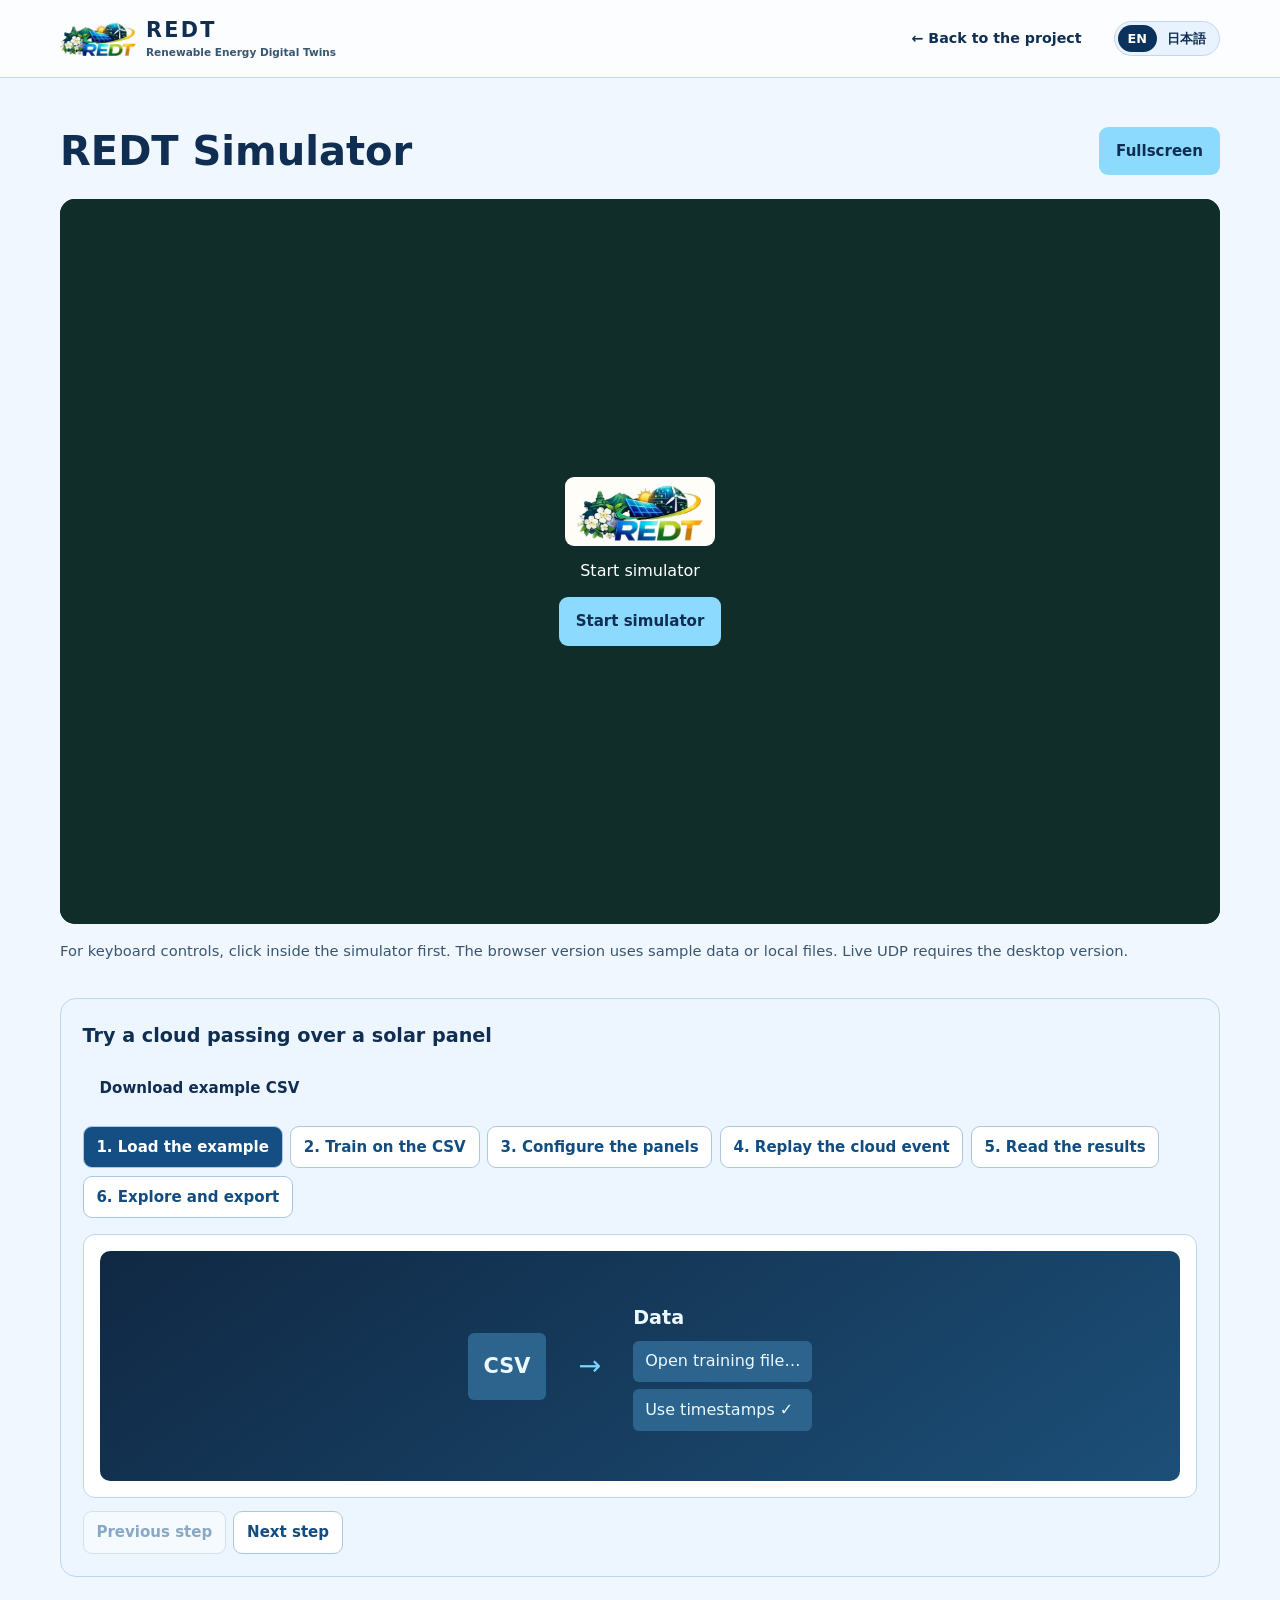
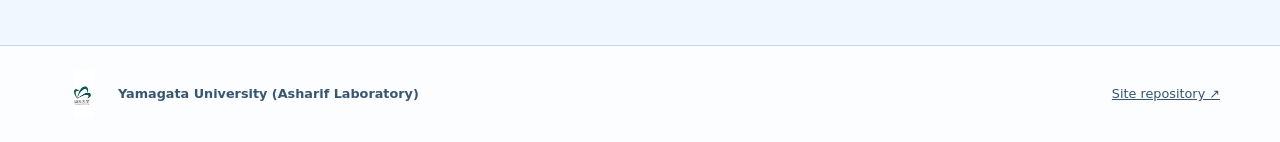
==== commit a912d30b: "Restore valid CSS for REDT Pages" ====
--- a/play.html
+++ b/play.html
@@ -6,7 +6,7 @@
   <meta name="description" content="Run the REDT solar digital twin from Yamagata University.">
   <title>REDT Simulator</title>
   <link rel="icon" href="redt-logo.png">
-  <link rel="stylesheet" href="style.css?v=5">
+  <link rel="stylesheet" href="style.css?v=6">
   <script defer src="site.js?v=4"></script>
   <script defer src="player.js"></script>
 </head>
--- a/style.css
+++ b/style.css
@@ -1,2 +1,106 @@
-Y��x�k�u�y��-y�Z��p��\�{-�ǥz�讷��Ƞ���z�����z�6�'6WB%UDbӂ#�У�&��G�6���"�66�V�S�Ɩv�C��֖波3&CS#����WFVC�33�Scs���7&VӢ6ccvfc���W#�6f6fFfc���Ɩ�S�63VC�S����f�&W7C�3#3VC���66V�C�3�6F&fc���v��C�6S�&CS���&F�W3�#'��f��C�g���cR7�7FV��V����R�7�7FV��&Ɩ��57�7FV�f��B�%6Vv�RT�"�$��&v���6�2"�%�Rv�F��2"��V�'���6�2�6W&�g�Т��&���6����s�&�&FW"�&��ևF�Ƿ67&����&V�f��#�6���F��&�G���&v���&6�w&�V�C�f"���7&Vғ�6���#�f"��֖沗��6���#���W&�G֖�w�F�7���&��6�����v�GF��W�'WGF��f��C���W&�C�6���#���W&�C�7W'6�#����FW'��f�7W2�f�6�&�R�'WGF��f�7W2�f�6�&�RŷF&��FW�Ӧf�7W2�f�6�&�W��WFƖ�S�7�6�ƖB3#f���WFƖ�R��fg6WC�G���w&�v�GF��֖�c��6�2�R�Sg�����&v��֖�Ɩ�S�WF���6����6�F���'6��WFS��֖�FW����VgC�'��F�����&6�w&�V�C�v��FS�FF��s���G���6���f�7W7�F����Т�6�FRֆVFW'�&6�w&�V�C�f"���W"��&�&FW"�&�GF�ӣ�6�ƖBf"���Ɩ�R���VFW"֖��W'�F�7���f�W��Ɩv�֗FV�3�6V�FW#�v�3'��֖�ֆV�v�C�sw���'&�G�F�7���f�W��Ɩv�֗FV�3�6V�FW#�v���FW�B�FV6�&F������S�f��B�6��S��7&VӶf��B�vV�v�C��C��WGFW"�76��s��V���'&�B��w��&�V7B�f�C�6��F����VFW"֖��W"�g�F�7���f�W��v�#G���&v����VgC�WF���VFW"֖��W"�b�f��B�6��S�プ&VӶf��B�vV�v�C�s�FW�B�FV6�&F������W��VFW"֖��W"�b���fW'�FW�B�FV6�&F���V�FW&Ɩ�W����wVvW�F�7���f�W��&�&FW#��6�ƖBf"���Ɩ�R��&�&FW"�&F�W3������FF��s�7��&6�w&�V�C�6S�c6fc�v��FR�76S���w&����wVvR'WGF��&�&FW#��&6�w&�V�C�G&�7&V�C�&�&FW"�&F�W3������FF��s�7���f��B�6��S��&VӶf��B�vV�v�C�sS����wVvR'WGF��&��&W76VC�G'VU׶&6�w&�V�C�f"���f�&W7B��6���#�v��FW�Т�W&��&6�w&�V�C�f"���f�&W7B��6���#�6f6ffcS��6�F���&V�F�fS��fW&f��s���FFV���W&�&Vf�&W�6��FV�C�"#��6�F���'6��WFS���6WC�����FW"�WfV�G3����S�&6�w&�V�C�Ɩ�V"�w&F�V�B��FVr�G&�7&V�BC���6ffc"S��G&�7&V�BS���Ɩ�V"�w&F�V�B�G&�7&V�BC���6ffc"S��G&�7&V�BS���&6�w&�V�B�6��S�S�S���6�G���#C��6�֖�vS�Ɩ�V"�w&F�V�B��FVr�3�G&�7&V�B�RR���W&��w&�G��6�F���&V�F�fS�F�7���w&�C�w&�B�FV��FR�6��V��3��Vg"�Vg#�v�Cg��Ɩv�֗FV�3�6V�FW#�FF��r�&��6��sW��7���W�V'&�w�F�7���f�W��Ɩv�֗FV�3�6V�FW#�v���FW�B�G&�6f�&ӧWW&66S�f��B�6��S��sW&VӶf��B�vV�v�C��S��WGFW"�76��s��VVӶ�&v��g���W&��W�V'&�w�6���#�6CVS�fc�Ɩ�RֆV�v�C��g��F�G�v�GF������V�v�C����&�&FW"�&F�W3�S�&6�w&�V�C�f"���66V�B��f�W�����W��W&���f��B�6��S�6���"�cW&V��R�#Wgr�W&Vғ�Ɩ�RֆV�v�C��C��WGFW"�76��s���cFVӶ�&v��#G��FW�B�w&�&��6W���G&��6���#�6SVffc�f��B�6��S��W&VӶ���v�GF��S&6���7F���7�F�7���f�W��f�W��w&�w&�v�'���&v���F��#w���'WGF��F�7�����Ɩ�R�f�W��Ɩv�֗FV�3�6V�FW#��W7F�g��6��FV�C�6V�FW#�v����FF��s��g��&�&FW#��6�ƖBG&�7&V�C�&�&FW"�&F�W3����f��B�vV�v�C���FW�B�FV6�&F������S�f��B�6��S��G&V���&��'��&6�w&�V�C�f"���66V�B��6���#�3&CS'��&��'����fW'�&6�w&�V�C�63Vffg��6V6��F'��6���#���W&�C�&�&FW"�6���#�63�S3�&6�w&�V�C�6ffc��6V6��F'����fW'�&6�w&�V�C�6ffc'��W&��f�7VǷ�6�F���&V�F�fS��&v���&�&FW#��6�ƖB3vff6C�&�&FW"�&F�W3�f"���&F�W2���fW&f��s���FFV�֖�ֆV�v�C�3CW��&6�w&�V�C�6F6SvCw��W&����G�v�GF��S��V�v�C�3CW���&�V7B�f�C�6�fW'��W&����v���6�F���'6��WFS���6WC�#W�#w�WF�WF�v�GF��֖�sR�3���FF��s�'����&�&FW"�&F�W3�W��&6�w&�V�C�6c�ffc6VC�&���6�F�s���#G�3s3##SCG��W&����v���w�v�GF��S��V�v�C�WF���W&��f�7V�f�v6F����6�F���'6��WFS�&�GF�ӣ��VgC��&�v�C��F�7���f�W���W7F�g��6��FV�C�76R�&WGvVV�v�G��&6�w&�V�C�3�c6VVC�FF��s��G��f��B�6��S��cg&VӶ�WGFW"�76��s��VӶf��B�vV�v�C��S�6���#�6VVcFS��Т�6V7F���FF��r�&��6��s���6V7F����'�f��B�6��S�6���"�W&V��B�gr�2�CW&Vғ��WGFW"�76��s���VVӶƖ�RֆV�v�C��3��&v��#��FW�B�w&�&��6W���FW��&�&FW#��6�ƖB3�6&F#�&�&FW"�&F�W3�W��FF��s�w���WGFW"�76��s��6V���6V7F���֖�G&�����v�GF��cf6���&v��3��6���#�f"����WFVB��f��B�6��S��'&V��Т�V�W&w��6V7F���&6�w&�V�C�6SVcf3�&�&FW"�&��6���6�ƖBf"���Ɩ�R���6&�W6VǶF�7���w&�C�w&�B�FV��FR�6��V��3�֖�����g"�֖������fg"��&�&FW"�&F�W3�f"���&F�W2���fW&f��s���FFV�&�&FW#��6�ƖB6&FCFV�&6�w&�V�C�f"���W"���&v���F��#����6ƖFR֖�vW��6�F���&V�F�fS�&6�w&�V�C�6c6S�3��֖�ֆV�v�C�3S��F�7���w&�C��6R֗FV�3�6V�FW'��6ƖFR֖�vR��w�v�GF��S��V�v�C�S���ֆV�v�C�CS���&�V7B�f�C�6��F����6ƖFR֖�vS�7��6�F���'6��WFS�F��W���VgC�W��&6�w&�V�C�6ffc��FF��s�G����&�&FW"�&F�W3�g��f��B�6��S��s7&VӶf��B�vV�v�C��3��6ƖFR�6���FF��s�6���#W��Wgr�c���Ɩv��6��FV�C�6V�FW'����Ƕf��B�6��S��s'&VӶf��B�vV�v�C��c��WGFW"�76��s���VVӷFW�B�G&�6f�&ӧWW&66S�FF��s�G���&�&FW"�&F�W3������&6�w&�V�C�6CvVFfc�6���#�3�Fs��v�GF��f�B�6��FV�C��&v��W���6ƖFR�6���7�f��B�6��S�6����&V��2�Ggr�7&Vғ�Ɩ�RֆV�v�C��#��WGFW"�76��s���C6VӶ�&v��W���6ƖFR�6������B�������B��W���R��&V�6���#�f"����WFVB���&v��G���W���R��&VǶ�&v��#'�7��f��B�6��S��s&VӶ�WGFW"�76��s��&VӶf��B�vV�v�C��S�6���#�3#cSs�W��6&�W6V��6��G&��7�F�7���f�W���W7F�g��6��FV�C�76R�&WGvVV�v�'���&v���F��G���F�G2��'&�w7�F�7���f�W��f�W��w&�w&�v�����F�G2'WGF����'&�w2'WGF��&�&FW#��6�ƖB63FFc�&�&FW"�&F�W3����&6�w&�V�C�f"���W"��FF��s�W�'��f��B�6��S��w&VӶf��B�vV�v�C����F�G2'WGF��&��&W76VC�G'VU���'&�w2'WGF�㦆�fW'�6���#�6ffc�&6�w&�V�C�f"���f�&W7B��&�&FW"�6���#�f"���f�&W7B���'&�w2'WGF��֖��v�GF��C7��f��B�6��S��&V��Т��V�6��F�7���w&�C�w&�B�FV��FR�6��V��3�g"�Vg#�v�3��Ɩv�֗FV�3�6V�FW#�&6�w&�V�C�3C3�c��6���#�6cvffcc�FF��s�3'��&�&FW"�&F�W3�f"���&F�W2����V�6��'��&v���&�GF�ӣ����V�6����B�����6���#�6C�V6fg���V�6�����VG�f��B�6��S��7&VӶ�&v��W���6����7GW&W��6�F���&V�F�fS�֖�ֆV�v�C�#��&�&FW"�&F�W3�'���fW&f��s���FFV���6����7GW&R��w�v�GF��S��V�v�C�#CW���&�V7B�f�C�6�fW'��6����7GW&R7��6�F���'6��WFS�&�GF�ӣ����VgC����&6�w&�V�C�333VV#�&�&FW"�&F�W3�W��FF��s�G����f��B�6��S��cw&VӶf��B�vV�v�C��S��WGFW"�76��s���V���&W6V&6��W���W�F�7���w&�C�w&�B�FV��FR�6��V��3�g"g#�Ɩv�֗FV�3�6V�FW#�v�#'���&v��#���FF��s�G��&�&FW#��6�ƖBf"���Ɩ�R��&�&FW"�&F�W3�G��&6�w&�V�C�f"���W"���&W6V&6��W���R��w�v�GF��S��V�v�C�����&�V7B�f�C�6�fW#�&�&FW"�&F�W3�����&W6V&6��W���R�7��&v��g��f��B�6��S��7&V���&W6V&6��W���R��&v���6���#�f"����WFVB��f��FW'�&�&FW"�F���6�ƖBf"���Ɩ�R��&6�w&�V�C�f"���W"��FF��s�#G���f��FW"֖��W'�F�7���f�W��v�#��Ɩv�֗FV�3�6V�FW#��W7F�g��6��FV�C�76R�&WGvVV�f��B�6��S��&VӶ6���#�f"����WFVB���V�fW'6�G��F�7���f�W��Ɩv�֗FV�3�6V�FW#�v���f��B�vV�v�C�sS��V�fW'6�G���w��&�V7B�f�C�6��F��&�&FW"�&F�W3�g��Т���W"����FF��r�&��6��3'�C������W"ֆVG�F�7���f�W���W7F�g��6��FV�C�76R�&WGvVV�v�'��Ɩv�֗FV�3�6V�FW#��&v�㣇�W�����W"ֆVB��f��B�6��S�6����g&V��Ggr�"�W&Vғ��&v������W"�g&�W��6�F���&V�F�fS�&6�w&�V�C�3&C#��&�&FW"�&F�W3�W���fW&f��s���FFV�7V7B�&F��b��F�7���w&�C��6R֗FV�3�6V�FW'����W"�g&�R6�f7�F�7���&��6��v�GF��S��V�v�C�S�&6�w&�V�C�3&C#���WFƖ�S����W����W"�7FGW7��6�F���'6��WFS���6WC��F�7���w&�C�Ɩv��6��FV�C�6V�FW#��W7F�g�֗FV�3�6V�FW#�FW�B�Ɩv�6V�FW#�v�'��FF��s�#��6���#�6ffc�&6�w&�V�C�3&C#�����W"�7FGW5���FFV������W"�g&�R6�f5���FFV�׶F�7������W����W"�7FGW2����v�GF��S�6���&v������W"�7FGW2&�w&W77�v�GF��֖�sR�3c���66V�B�6���#�f"���66V�B�����W"���FW�6���#�f"����WFVB��f��B�6��S��'&V�����W"�6��G&��7�F�7���f�W��v�'��f�W��w&�w&��&v���F��G��Ф�VF�����v�GF���C����W&��w&�G�v�#G��FF��r�&��6��S���W&����G��V�v�C�3���W&��f�7VǶ֖�ֆV�v�C�3���VFW"֖��W'�v�G���VFW"֖��W"�g�v�'���W&����WGFW"�76��s���FV���Ф�VF�����v�GF��csW����w&�v�GF��6�2�R�3����VFW"֖��W'�֖�ֆV�v�C�cG��f�W��w&�w&�v����FF��r�&��6������'&�B��w�v�GF��C����V�v�C�#����'&�G�f��B�6��S�&V���VFW"֖��W"�g��&FW#�3�v�GF��S��W7F�g��6��FV�C�76R�&WGvVV�FF��r�&�GF�ӣG�����wVvW��&v����VgC�WF���W&��w&�B��6&�W6V����V�6���&W6V&6��W���W�w&�B�FV��FR�6��V��3�g'��W&��w&�G�FF��r�&��6��3��C'���W&����G��V�v�C�#CW���W&��f�7VǶ֖�ֆV�v�C�#CW���W&����v����6WC�G�G�WF�WF�v�GF��SBW��6V7F���FF��r�&��6��Cw���6ƖFR֖�vW�֖�ֆV�v�C���6ƖFR֖�vR��w��V�v�C�#����6ƖFR�6���FF��s�#'���6&�W6V��6��G&��7�Ɩv�֗FV�3�f�W��7F'G��F�G2'WGF��f��B�6��S��sG&VӷFF��s�G�g���'&�w7�f�W��w&���w&��'&�w2'WGF��֖��v�GF��3g��FF��r֖�Ɩ�S�w����V�6��FF��s�#���&W6V&6��W���R��w��V�v�C�SW���f��FW"֖��W'�Ɩv�֗FV�3�f�W��7F'C�f�W��F�&V7F���6��V��v�w�����W"ֆVG�Ɩv�֗FV�3�f�W��7F'G��Ф�VF��&VfW'2�&VGV6VB���F���&VGV6R���F�Ƿ67&����&V�f��#�WF���Т�W&���v��FR�76S�&R�Ɩ�W�Х���FFV�׶F�7������R���'F�G�РТ�6ƖFR֖�vR�7�7FV���&���6�F���'6��WFS�&�v�C�7��&�GF�ӣ7��v�GF��6���sw��'gr�3'����V�v�C�WF�&�&FW"�&F�W3����&�&FW#��6�ƖB6#�6&3�&���6�F�s�'���3S6#�#g�РТ�&W6V&6�v�&�f��r�BvVF�W"��Т�'&�C�7�Ɩ�RֆV�v�C���Т�'&�B6��ǶF�7���&��6���&v���F��W��f��B�6��S��cg&VӶf��B�vV�v�C�c���WGFW"�76��s��6���#�f"����WFVB��v��FR�76S���w&�Т�W&��&6�w&�V�C�Ɩ�V"�w&F�V�B��FVr�3�36"BR�336#sRsR�3#c6R��Т�vVF�W"�'G��6�F���'6��WFS���6WC�����FW"�WfV�G3����S��fW&f��s���FFV��Т�vVF�W"�'C��&Vf�&W�6��FV�C�"#��6�F���'6��WFS�&�v�C��W��F������v�GF��CC���V�v�C�CC��&�&FW"�&F�W3�SS�&6�w&�V�C�&F���w&F�V�B�6�&6�R�6ffFS�f�G&�7&V�BsR����F���7V��'&VF�R'2V6R֖���WB��f��FR�FW&�FW�Т�vVF�W"�'B7��6�F���'6��WFS���6WC��S��&6�w&�V�B֖�vS�&F���w&F�V�B�6�&6�R�6S6cvfb��G&�7&V�B'���&F���w&F�V�B�6�&6�R�3�6Fffb��G&�7&V�B'���&6�w&�V�B�6��S����C��c7�����6�G���#����F���6��r�G&�gBW2Ɩ�V"��f��FW�Ф�W�g&�W27V��'&VF�W�F��G&�6f�&ӧG&�6�FR��3���#�����6�G���S���Ф�W�g&�W26��r�G&�gG�g&�׶&6�w&�V�B��6�F����#7�3w��F��&6�w&�V�B��6�F��㣓��C���g�##����Т�&W6V&6��&6�w&�V�C�&F���w&F�V�B�V�Ɨ6RB�RRR�6F&VVfbR�G&�7&V�BS2R��f"���7&Vҗ�Т�f��r�F��F�7���f�W��Ɩv�֗FV�3�6V�FW#��W7F�g��6��FV�C�76R�&WGvVV�v�'���&v��7��f��B�6��S��s7&VӶf��B�vV�v�C��S��WGFW"�76��s��6VӶ6���#�3#sV#���Т���F����'WGF��&�&FW#��6�ƖB6#66SS�&6�w&�V�C�f"���W"��&�&FW"�&F�W3������FF��s�G���f��B�6��S��sW&VӶf��B�vV�v�C�sc��WGFW"�76��s��Т�v�&�f��w�F�7���w&�C�w&�B�FV��FR�6��V��3�&WVB�B�֖�����g"���v�#W��Ɨ7B�7G��S����S�FF��s���&v���Т�v�&�f��s�Ɨ��6�F���&V�F�fS�֖��v�GF���Т�f��r�6&G��V�v�C�S�F�7���f�W��f�W��F�&V7F���6��V��&�&FW#��6�ƖB6&6CfV3�&�&FW"�&F�W3�g��FF��s�G��&6�w&�V�C�6f&fFfc�&���6�F�s�'�3�3s6Cfc'�Т�f��r�6&B�f��r�7FW�F�7���f�W��v����Ɩv�֗FV�3�6V�FW#��&v��'��f��B�6��S��s7&VӶf��B�vV�v�C��#��WGFW"�76��s���VӷFW�B�G&�6f�&ӧWW&66S�6���#�3#�Ss��Т�f��r�7FW7�f�'7B�6���G�F�7���w&�C��6R֗FV�3�6V�FW#�֖��v�GF��#����V�v�C�#���&�&FW"�&F�W3����&6�w&�V�C�6Scfc�6���#�3#Csvc��WGFW"�76��s��Т�f��r��VF���6�F���&V�F�fS�7V7B�&F��b���&v���&�GF�ӣG��&�&FW#��6�ƖB63�Sc3�&�&FW"�&F�W3����fW&f��s���FFV�&6�w&�V�C�6S�c&f'�Т�f��r��VF���w��6�F���'6��WFS���6WC��v�GF��S��V�v�C�S��&�V7B�f�C�6��F���Т�f��r��VF���u�7&3�'v�&�f��r�6��V�F�"�vV'%׶�&�V7B�f�C�6�fW'�Т�f��r��VF���7G'V�V�G�&6�w&�V�C�&F���w&F�V�B�V�Ɨ6RBSRSRR�6c�f6fb�G&�7&V�Bs2R��6F6VVfg�Т��7G'V�V�B��w�FF��s����f��FW#�G&��6�F�r�G�G�3sSC#S��Т�f��r�6&B�7�f��B�6��S���&VӶƖ�RֆV�v�C��#S��&v�����Т�f��r�6&B�6���#�f"����WFVB��f��B�6��S�デ&VӶƖ�RֆV�v�C��SS��&v��'��Т�f��r�6&B�f��r�Fw��&v��WF��&�&FW"�F���6�ƖB6F&S�cS�FF��r�F����f��B�6��S��s7&VӶf��B�vV�v�C�sS�6���#�3#SS��g�Т�v�&�f��s�Ɠ���B���7B�6���B���gFW'�6��FV�C�.(i"#��6�F���'6��WFS�F�7���w&�C��6R֗FV�3�6V�FW#�&�v�C��#W��F��sW��v�GF��#W��6���#�3scV��f��B�6��S��W&VӶf��B�vV�v�C��S�Т�v�&�f��s�Ɠ���B���7B�6���B���&Vf�&W�6��FV�C�"#��6�F���'6��WFS��֖�FW���&�v�C��g��F�����v�GF��W���V�v�C�W��&�&FW"�&F�W3�SS�&6�w&�V�C�33fvc#�&���6�F�s�w�3C6#vc����F���FF�V�6R"�2Ɩ�V"��f��FW�Т�v�&�f��s�Ɠ��F��6���B�"���&Vf�&W���F����FV����3W7��v�&�f��s�Ɠ��F��6���B�2���&Vf�&W���F����FV����w7�Ф�W�g&�W2FF�V�6W�R�#"W��6�G���G&�6f�&ӧG&�6�FU����CW��6�G���s�R�W��6�G���G&�6f�&ӧG&�6�FU�������Т�f��r�fVVF&6��F�7���f�W��Ɩv�֗FV�3�6V�FW#�v�W���&v���F�����&�&FW#��F6�VB3�#�F#�&�&FW"�&F�W3�7��FF��s�7�w��&6�w&�V�C�6VFcffg�Т�fVVF&6�֖6��6���#�3scV��f��B�6��S��w&VӶƖ�RֆV�v�C��Т�f��r�fVVF&6��7��&v��'��f��B�6��S�㓇&V��Т�f��r�fVVF&6���&v���6���#�f"����WFVB��f��B�6��S��g&V��Т�f��r�7F���7�F�7���f�W��f�W��w&�w&�v����&v���F�����Т�f��r�Ɩ淶&�&FW"�6���#�63�S�&6�w&�V�C�f"���W"��6���#�3#F3��Т�f��r�Ɩ泦��fW"����F����'WGF�㦆�fW'�&6�w&�V�C�6S6c&fg�Т���F����W6VB�vVF�W"�'B7�����F����W6VB�vVF�W"�'C��&Vf�&R����F����W6VB�v�&�f��s�Ɠ��&Vf�&W���F�������7FFS�W6VG�Ф�VF�����v�GF�����B�֖��v�GF��c#g����v�&�f��w�w&�B�FV��FR�6��V��3�&WVB�"�֖�����g"���v���#W���v�&�f��s�Ɠ��F��6���B�"���&Vf�&R��v�&�f��s�Ɠ��F��6���B�"���gFW'�F�7������W��f��r��VF��7V7B�&F��b���Ф�VF�����v�GF��c#W����v�&�f��w�w&�B�FV��FR�6��V��3�g#�v�#W���v�&�f��s�Ɠ���B���7B�6���B���gFW'�F��WF�&�v�C�6�2�SR�'���&�GF�Ӣ�#W��6��FV�C�.(i2'��v�&�f��s�Ɠ���B���7B�6���B���&Vf�&W�F�7������W��f��r�6&G�FF��s�7���f��r��VF��7V7B�&F��b���f��r�7F���2�'WGF��v�GF��W��Ф�VF�����v�GF��C����'&�B6��Ƕf��B�6��S��SW&V���'&�G�v�g���Ф�VF��&VfW'2�&VGV6VB���F���&VGV6R���vVF�W"�'B7���vVF�W"�'C��&Vf�&R��v�&�f��s�Ɠ��&Vf�&W���F������W��РТ���W"�wV�FW��&v��&VӷFF��s�6����&V��'gr��3W&Vғ�&6�w&�V�C�6VFcffc�&�&FW#��6�ƖB6&6CfV3�&�&FW"�&F�W3�g��Т���W"�wV�FR�'��&v���sW&VӶf��B�6��S��'&V��Т�wV�FR�7FW7�F�7���f�W��f�W��w&�w&�v��CW&V��Т�wV�FR�7FW2�'WGF��FF��s��W&V��&VӶ&�&FW"�6���#�63�S�&6�w&�V�C�6ffc�6���#�3#F3��Т�wV�FR�7FW2�'WGF��&��&W76VC�'G'VR%׶&6�w&�V�C�3SFS�#�6���#�6ffg�Т�wV�FR��V���&v���&V��Ɩ�RֆV�v�C��SW�Т�wV�FR��V����B����FFV�җ���F���wV�FR�&WfV��72V6R��WG�Ф�W�g&�W2wV�FR�&WfVǶg&�׶�6�G���G&�6f�&ӧG&�6�FU��g���F���6�G���G&�6f�&ӧG&�6�FU�����Ф�VF��&VfW'2�&VGV6VB���F���&VGV6R���wV�FR��V����B����FFV�җ���F������W��РТ���W"�wV�FR�wV�FR�7FW7��&v���F���&V��Т�wV�FR��V�'F�6�W��&v���F��&VӷFF��s�&VӶ&6�w&�V�C�6ffc�&�&FW#��6�ƖB6&6CfV3�&�&FW"�&F�W3�'��Т�wV�FR��V�'F�6�S���B����FFV�җ���F���wV�FR�&WfV��72V6R��WG�Т�wV�FR��V��7��&v���f��B�6��S��&V��Т�wV�FR��V��wV�FR�F��FF��r�F���w&VӶ&�&FW"�F���6�ƖB6F&S�cS�6���#�3#�Ss��Т�wV�FR�7FW2'WGF��F�6&�VG��6�G���CS�7W'6�#�FVfV�G�Ф�VF��&VfW'2�&VGV6VB���F���&VGV6R���wV�FR��V�'F�6�S���B����FFV�җ���F������W��РТ���W"�wV�FW��&v���#W&V��Т�wV�FR�FV���F�7���f�W���W7F�g��6��FV�C�6V�FW#�Ɩv�֗FV�3�6V�FW#�v�6����W&V��7gr�'&Vғ�֖�ֆV�v�C�#3��FF��s�&VӶ&6�w&�V�C�Ɩ�V"�w&F�V�B�CVFVr�3#�C2�33Fcs���&�&FW"�&F�W3���6���#�6V6c�fg�Т�wV�FR�FV��⧶֖��v�GF���Т�FV���6��G&��7�F�7���w&�C�v��CW&VӶf��B�6��S�6����s'&V��'gr�&Vҗ�Т�FV���6��G&��2'�f��B�6��S��&V��Т�FV���6��G&��27���FV���f��W�F�7���&��6��FF��s��C�&V��sW&VӶ&6�w&�V�C�3&CcC�S�&�&FW"�&F�W3�g��Т�FV���6��G&��2�FV���7F�����FV���'V��FV���6��G&��2'�&6�w&�V�C�3#�3cS�&�&FW"�&F�W3�g��FF��s��CW&V��cW&V��Т�FV���f��W�f��B�vV�v�C���f��B�6��S��7&VӷFF��s�&V��Т�FV���'&�w�f��B�6��S��w&VӶ6���#�3s�CVfg�Т�FV���f�G�F�7���f�W��Ɩv�֗FV�3�V�C�v��7&VӶ�V�v�C����Т�FV���f�B���FV���&'2��F�7���&��6��&6�w&�V�C�3cV6Vfc�&�&FW"�&F�W3�G��Т�FV���f�B��v�GF��G���V�v�C�3RS���F���FV���w&�r�cW2&�F��G&�6f�&���&�v��&�GF���Т�FV���f�B���F��6���B�&◶�V�v�C�c"S���F����FV����'7�Т�FV���f�B���F��6���B�6◶�V�v�C��S���F����FV����#G7�Т�FV���w&�G�F�7���w&�C�w&�B�FV��FR�6��V��3�&WVB�2�g"��v��7&V��Т�FV���w&�B��FF��s��3W&VӶ&6�w&�V�C�33#cC���&�&FW"�&F�W3�G��f��B�7G��S���&���Т�FV���w&�B��f�'7B�6���G���F���FV���f�7W2�'2&�F��&6�w&�V�C�3��Cc��Т�FV���6����6�F���&V�F�fS��fW&f��s���FFV�F�7���w&�C�Ɩv��6��FV�C�76R�&WGvVV�v�GF��6����W��#�gr�#C����V�v�C�#��FF��s��g&VӶ&6�w&�V�C�3CS�3�&�&FW"�&F�W3����f��B�6��S��g&V��Т�FV���6��7�6���#�6ffSSsG��FV���6�����6�F���'6��WFS�F��'���VgC��f��B�6��S�"�g&VӶf��B�7G��S���&�ö��F���FV���6��VB'2V6R&�F��Т�FV���6��'�6���#�3##�CS�v��FR�76S���w&�Т�FV���&'7�F�7���w&�C�v��7&Vӷv�GF��6������#'gr�#���f��B�6��S��sW&V��Т�FV���&'2��v�GF��s"S�6���#�3&Cc�FF��s��#'&V��3W&VӶf��B�7G��S���&�÷G&�6f�&���&�v���VgC���F���FV���w&�rׂ�w2&�F��Т�FV���&'2���F��6���B�"��v�GF���BS���F����FV����7�Т�FV���&'2���F��6���B�2��v�GF���S���F����FV����'7�Ф�W�g&�W2FV���w&�w�g&�׷G&�6f�&ӧ66�U���R���Ф�W�g&�W2FV���w&�rׇ�g&�׷G&�6f�&ӧ66�U���#R���Ф�W�g&�W2FV���6��VG�g&�׷G&�6f�&ӧG&�6�FU���C���F��G&�6f�&ӧG&�6�FU��6���3W��Wgr�S�����Ф�W�g&�W2FV���f�7W7�g&�׶&���6�F�s�g�3�fc6�F��&���6�F�s�'�3�fc6��Ф�VF��&VfW'2�&VGV6VB���F���&VGV6R���wV�FR�FV������F������R���'F�G��Р+@charset "UTF-8";
+:root{color-scheme:light;--ink:#102d52;--muted:#385671;--cream:#f1f7ff;--paper:#fcfdff;--line:#c5d8e9;--forest:#0b315d;--accent:#8cdbff;--gold:#e9bd51;--radius:22px;font:16px/1.65 system-ui,-apple-system,BlinkMacSystemFont,"Segoe UI","Hiragino Sans","Yu Gothic",Meiryo,sans-serif}
+*{box-sizing:border-box}html{scroll-behavior:smooth}body{margin:0;background:var(--cream);color:var(--ink)}a{color:inherit}img{display:block;max-width:100%}button{font:inherit;color:inherit;cursor:pointer}a:focus-visible,button:focus-visible,[tabindex]:focus-visible{outline:3px solid #1b6aa8;outline-offset:4px}.wrap{width:min(1160px,calc(100% - 56px));margin-inline:auto}.skip{position:absolute;z-index:10;left:12px;top:-100px;background:white;padding:8px 14px}.skip:focus{top:10px}
+.site-header{background:var(--paper);border-bottom:1px solid var(--line)}.header-inner{display:flex;align-items:center;gap:32px;min-height:77px}.brand{display:flex;align-items:center;gap:10px;text-decoration:none;font-size:1.3rem;font-weight:840;letter-spacing:.11em}.brand img{object-fit:contain}.header-inner nav{display:flex;gap:24px;margin-left:auto}.header-inner nav a{font-size:.89rem;font-weight:700;text-decoration:none}.header-inner nav a:hover{text-decoration:underline}.language{display:flex;border:1px solid var(--line);border-radius:999px;padding:3px;background:#e8f3ff;white-space:nowrap}.language button{border:0;background:transparent;border-radius:999px;padding:3px 10px;font-size:.8rem;font-weight:750}.language button[aria-pressed=true]{background:var(--forest);color:white}
+.hero{background:var(--forest);color:#fcfff5;position:relative;overflow:hidden}.hero:before{content:"";position:absolute;inset:0;pointer-events:none;background:linear-gradient(90deg,transparent 49px,#fff2 50px,transparent 51px),linear-gradient(transparent 49px,#fff2 50px,transparent 51px);background-size:51px 51px;opacity:.24;mask-image:linear-gradient(90deg,#000,transparent 85%)}.hero-grid{position:relative;display:grid;grid-template-columns:1.05fr .95fr;gap:46px;align-items:center;padding-block:75px 83px}.eyebrow{display:flex;align-items:center;gap:10px;text-transform:uppercase;font-size:.75rem;font-weight:850;letter-spacing:.105em;margin:0 0 16px}.hero .eyebrow{color:#d5e9ff;line-height:1.6}.dot{width:8px;height:8px;border-radius:100%;background:var(--accent);flex:none}.hero h1{font-size:clamp(2.65rem,5.25vw,5rem);line-height:1.04;letter-spacing:-.064em;margin:0 0 24px;text-wrap:balance}.intro{color:#e1efff;font-size:1.05rem;max-width:52ch}.actions{display:flex;flex-wrap:wrap;gap:12px;margin-top:27px}.button{display:inline-flex;align-items:center;justify-content:center;gap:8px;padding:11px 16px;border:1px solid transparent;border-radius:9px;font-weight:800;text-decoration:none;font-size:.94rem}.primary{background:var(--accent);color:#102d52}.primary:hover{background:#c0efff}.secondary{color:inherit;border-color:#aac9e3;background:#fff1}.secondary:hover{background:#fff2}.hero-visual{position:relative;margin:0;border:1px solid #7fa6cd;border-radius:var(--radius);overflow:hidden;min-height:345px;background:#dce7d7}.hero-land{width:100%;height:345px;object-fit:cover}.hero-logo{position:absolute;inset:25px 27px auto auto;width:min(70%,300px);padding:12px 18px;border-radius:15px;background:#f9fff3ed;box-shadow:0 8px 24px #17322544}.hero-logo img{width:100%;height:auto}.hero-visual figcaption{position:absolute;bottom:0;left:0;right:0;display:flex;justify-content:space-between;gap:14px;background:#081f3eed;padding:11px 14px;font-size:.66rem;letter-spacing:.1em;font-weight:850;color:#eef4e9}
+.section{padding-block:70px}.section h2{font-size:clamp(2.15rem,4.1vw,3.45rem);letter-spacing:-.05em;line-height:1.13;margin:0 0 20px;text-wrap:balance}.index{border:1px solid #9cbadb;border-radius:5px;padding:0 7px;letter-spacing:.03em}.section-intro{max-width:66ch;margin:0 0 30px;color:var(--muted);font-size:1.02rem}
+.energy-section{background:#e5f0fc;border-block:1px solid var(--line)}.carousel{display:grid;grid-template-columns:minmax(0,1fr) minmax(0,1.06fr);border-radius:var(--radius);overflow:hidden;border:1px solid #bdd4ea;background:var(--paper);margin-top:28px}.slide-image{position:relative;background:#f3e8c9;min-height:350px;display:grid;place-items:center}.slide-image img{width:100%;height:100%;max-height:450px;object-fit:contain}.slide-image>span{position:absolute;top:15px;left:15px;background:#fff9;padding:4px 9px;border-radius:6px;font-size:.73rem;font-weight:830}.slide-copy{padding:clamp(25px,5vw,60px);align-content:center}.pill{font-size:.72rem;font-weight:860;letter-spacing:.095em;text-transform:uppercase;padding:4px 10px;border-radius:999px;background:#d7edff;color:#184a78;width:fit-content;margin:0 0 15px}.slide-copy h3{font-size:clamp(1.8rem,3.4vw,3rem);line-height:1.12;letter-spacing:-.043em;margin:0 0 15px}.slide-copy>p:not(.pill):not(.example-label){color:var(--muted);margin:0 0 14px}.example-label{margin:22px 0 3px;font-size:.71rem;letter-spacing:.12em;font-weight:850;color:#265785}.carousel-controls{display:flex;justify-content:space-between;gap:12px;margin-top:14px}.dots,.arrows{display:flex;flex-wrap:wrap;gap:8px}.dots button,.arrows button{border:1px solid #aac4df;border-radius:8px;background:var(--paper);padding:5px 12px;font-size:.87rem;font-weight:800}.dots button[aria-pressed=true],.arrows button:hover{color:#fff;background:var(--forest);border-color:var(--forest)}.arrows button{min-width:43px;font-size:1.1rem}
+.launch{display:grid;grid-template-columns:1fr .85fr;gap:30px;align-items:center;background:#0d3969;color:#f7fff6;padding:32px;border-radius:var(--radius)}.launch h2{margin-bottom:10px}.launch p:not(.pill){color:#d9ecff}.launch .planned{font-size:.83rem;margin:15px 0 0}.sim-picture{position:relative;min-height:210px;border-radius:12px;overflow:hidden}.sim-picture img{width:100%;height:245px;object-fit:cover}.sim-picture span{position:absolute;bottom:9px;left:9px;background:#0c315aeb;border-radius:5px;padding:4px 8px;font-size:.67rem;font-weight:850;letter-spacing:.08em}.research-example{display:grid;grid-template-columns:1fr 1fr;align-items:center;gap:22px;margin:28px 0 0;padding:14px;border:1px solid var(--line);border-radius:14px;background:var(--paper)}.research-example img{width:100%;height:190px;object-fit:cover;border-radius:8px}.research-example h3{margin:0 0 6px;font-size:1.3rem}.research-example p{margin:0;color:var(--muted)}footer{border-top:1px solid var(--line);background:var(--paper);padding:24px 0}.footer-inner{display:flex;gap:20px;align-items:center;justify-content:space-between;font-size:.8rem;color:var(--muted)}.university{display:flex;align-items:center;gap:10px;font-weight:750}.university img{object-fit:contain;border-radius:6px}
+.player-main{padding-block:32px 48px}.player-head{display:flex;justify-content:space-between;gap:12px;align-items:center;margin:8px 0 15px}.player-head h1{font-size:clamp(1.6rem,4vw,2.5rem);margin:0}.player-frame{position:relative;background:#102d29;border-radius:15px;overflow:hidden;aspect-ratio:16/10;display:grid;place-items:center}.player-frame canvas{display:block;width:100%;height:100%;background:#102d29;outline:none}.player-status{position:absolute;inset:0;display:grid;align-content:center;justify-items:center;text-align:center;gap:12px;padding:20px;color:#fff;background:#102d29}.player-status[hidden],.player-frame canvas[hidden]{display:none}.player-status p{max-width:58ch;margin:0}.player-status progress{width:min(70%,360px);accent-color:var(--accent)}.player-note{color:var(--muted);font-size:.92rem}.player-controls{display:flex;gap:12px;flex-wrap:wrap;margin-top:14px}
+@media(max-width:840px){.hero-grid{gap:24px;padding-block:50px}.hero-land{height:300px}.hero-visual{min-height:300px}.header-inner{gap:14px}.header-inner nav{gap:12px}.hero h1{letter-spacing:-.04em}}
+@media(max-width:675px){.wrap{width:calc(100% - 30px)}.header-inner{min-height:64px;flex-wrap:wrap;gap:8px;padding-block:8px}.brand img{width:49px;height:29px}.brand{font-size:1rem}.header-inner nav{order:3;width:100%;justify-content:space-between;padding-bottom:4px}.language{margin-left:auto}.hero-grid,.carousel,.launch,.research-example{grid-template-columns:1fr}.hero-grid{padding-block:38px 42px}.hero-land{height:245px}.hero-visual{min-height:245px}.hero-logo{inset:14px 14px auto auto;width:54%}.section{padding-block:47px}.slide-image{min-height:0}.slide-image img{height:280px}.slide-copy{padding:22px}.carousel-controls{align-items:flex-start}.dots button{font-size:.74rem;padding:4px 6px}.arrows{flex-wrap:nowrap}.arrows button{min-width:36px;padding-inline:7px}.launch{padding:20px}.research-example img{height:155px}.footer-inner{align-items:flex-start;flex-direction:column;gap:7px}.player-head{align-items:flex-start}}
+@media(prefers-reduced-motion:reduce){html{scroll-behavior:auto}}
+.hero h1{white-space:pre-line}
+[hidden]{display:none!important}
+
+.slide-image .system-mark{position:absolute;right:13px;bottom:13px;width:clamp(77px,12vw,132px);height:auto;border-radius:9px;border:1px solid #b8cabc;box-shadow:0 2px 9px #153a2926}
+
+/* Research workflow and weather */
+.brand>span{line-height:1.1}
+.brand small{display:block;margin-top:5px;font-size:.66rem;font-weight:690;letter-spacing:0;color:var(--muted);white-space:nowrap}
+.hero{background:linear-gradient(118deg,#081c3b 14%,#0c3b75 70%,#1263a5)}
+.weather-art{position:absolute;inset:0;pointer-events:none;overflow:hidden}
+.weather-art::before{content:"";position:absolute;right:-105px;top:-180px;width:440px;height:440px;border-radius:50%;background:radial-gradient(circle,#ffde806a,transparent 70%);animation:sun-breathe 12s ease-in-out infinite alternate}
+.weather-art span{position:absolute;inset:-50px 0 0;background-image:radial-gradient(circle,#e3f7ff 1px,transparent 2px),radial-gradient(circle,#8cdfff 1px,transparent 2px);background-size:98px 140px,163px 191px;opacity:.29;animation:snow-drift 15s linear infinite}
+@keyframes sun-breathe{to{transform:translate(-38px,28px);opacity:.58}}
+@keyframes snow-drift{from{background-position:0 0,23px 37px}to{background-position:98px 140px,186px 228px}}
+.research{background:radial-gradient(ellipse at 85% 0%,#dbeeff 0%,transparent 53%),var(--cream)}
+.flow-top{display:flex;align-items:center;justify-content:space-between;gap:12px;margin:0 0 13px;font-size:.73rem;font-weight:850;letter-spacing:.13em;color:#275b89}
+.motion-button{border:1px solid #b0cce5;background:var(--paper);border-radius:999px;padding:4px 11px;font-size:.75rem;font-weight:760;letter-spacing:0}
+.workflow{display:grid;grid-template-columns:repeat(4,minmax(0,1fr));gap:25px;list-style:none;padding:0;margin:0}
+.workflow>li{position:relative;min-width:0}
+.flow-card{height:100%;display:flex;flex-direction:column;border:1px solid #bcd6ec;border-radius:16px;padding:14px;background:#fbfdff;box-shadow:0 12px 30px #173d6f0b}
+.flow-card .flow-step{display:flex;gap:8px;align-items:center;margin:0 0 12px;font-size:.73rem;font-weight:820;letter-spacing:.08em;text-transform:uppercase;color:#285780}
+.flow-step span:first-child{display:grid;place-items:center;min-width:28px;height:28px;border-radius:8px;background:#e0f0ff;color:#0b477f;letter-spacing:0}
+.flow-media{position:relative;aspect-ratio:16/10;margin-bottom:14px;border:1px solid #c9e0f3;border-radius:10px;overflow:hidden;background:#e9f2fb}
+.flow-media img{position:absolute;inset:0;width:100%;height:100%;object-fit:contain}
+.flow-media img[src="workflow-simulator.webp"]{object-fit:cover}
+.flow-media.instrument{background:radial-gradient(ellipse at 50% 55%,#f9fcff,transparent 73%),#dceeff}
+.instrument img{padding:8px;filter:drop-shadow(0 4px 4px #071e4250)}
+.flow-card h3{font-size:1.08rem;line-height:1.25;margin:0 0 8px}
+.flow-card p{color:var(--muted);font-size:.88rem;line-height:1.55;margin:0 0 12px}
+.flow-card .flow-tag{margin:auto 0 0;border-top:1px solid #dbe9f5;padding-top:10px;font-size:.73rem;font-weight:750;color:#255986}
+.workflow>li:not(:last-child)::after{content:"→";position:absolute;display:grid;place-items:center;right:-25px;top:75px;width:25px;color:#1765a9;font-size:1.15rem;font-weight:850}
+.workflow>li:not(:last-child)::before{content:"";position:absolute;z-index:1;right:-6px;top:81px;width:5px;height:5px;border-radius:50%;background:#36a7f2;box-shadow:0 0 7px #43b7f8;animation:data-pulse 2.8s linear infinite}
+.workflow>li:nth-child(2)::before{animation-delay:.35s}.workflow>li:nth-child(3)::before{animation-delay:.7s}
+@keyframes data-pulse{0%,22%{opacity:0;transform:translateX(0)}40%{opacity:1}78%,100%{opacity:0;transform:translateX(18px)}}
+.flow-feedback{display:flex;align-items:center;gap:15px;margin-top:18px;border:1px dashed #91b8db;border-radius:13px;padding:13px 17px;background:#edf6ff}
+.feedback-icon{color:#1765a9;font-size:1.7rem;line-height:1}
+.flow-feedback h3{margin:0 0 2px;font-size:.98rem}
+.flow-feedback p{margin:0;color:var(--muted);font-size:.86rem}
+.flow-actions{display:flex;flex-wrap:wrap;gap:10px;margin-top:18px}
+.flow-link{border-color:#aac8e1;background:var(--paper);color:#124c80}
+.flow-link:hover,.motion-button:hover{background:#e3f2ff}
+.motion-paused .weather-art span,.motion-paused .weather-art::before,.motion-paused .workflow>li::before{animation-play-state:paused}
+@media(max-width:1000px) and (min-width:626px){.workflow{grid-template-columns:repeat(2,minmax(0,1fr));gap:18px 25px}.workflow>li:nth-child(2)::before,.workflow>li:nth-child(2)::after{display:none}.flow-media{aspect-ratio:16/8}}
+@media(max-width:625px){.workflow{grid-template-columns:1fr;gap:25px}.workflow>li:not(:last-child)::after{top:auto;right:calc(50% - 12px);bottom:-25px;content:"↓"}.workflow>li:not(:last-child)::before{display:none}.flow-card{padding:13px}.flow-media{aspect-ratio:16/9}.flow-actions .button{width:100%}}
+@media(max-width:400px){.brand small{font-size:.55rem}.brand{gap:6px}}
+@media(prefers-reduced-motion:reduce){.weather-art span,.weather-art::before,.workflow>li::before{animation:none}}
+
+.player-guide{margin:0 0 1rem;padding:clamp(.9rem,2vw,1.35rem);background:#edf6ff;border:1px solid #bcd6ec;border-radius:16px}
+.player-guide h2{margin:0 0 .75rem;font-size:1.2rem}
+.guide-steps{display:flex;flex-wrap:wrap;gap:.45rem}
+.guide-steps .button{padding:.5rem .8rem;border-color:#aac8e1;background:#fff;color:#124c80}
+.guide-steps .button[aria-pressed="true"]{background:#154e82;color:#fff}
+.guide-panel p{margin:.8rem 0 0;line-height:1.55}
+.guide-panel p:not([hidden]){animation:guide-reveal .3s ease-out}
+@keyframes guide-reveal{from{opacity:0;transform:translateY(6px)}to{opacity:1;transform:translateY(0)}}
+@media(prefers-reduced-motion:reduce){.guide-panel p:not([hidden]){animation:none}}
+
+.player-guide .guide-steps{margin-top:.8rem}
+.guide-panel article{margin-top:1rem;padding:1rem;background:#fff;border:1px solid #bcd6ec;border-radius:12px}
+.guide-panel article:not([hidden]){animation:guide-reveal .3s ease-out}
+.guide-panel h3{margin:0;font-size:1.1rem}
+.guide-panel .guide-tip{padding-top:.7rem;border-top:1px solid #dbe9f5;color:#285780}
+.guide-steps button:disabled{opacity:.45;cursor:default}
+@media(prefers-reduced-motion:reduce){.guide-panel article:not([hidden]){animation:none}}
+
+.player-guide{margin:1.25rem 0}
+.guide-demo{display:flex;justify-content:center;align-items:center;gap:clamp(.5rem,3vw,2rem);min-height:230px;padding:1rem;background:linear-gradient(145deg,#102843,#1c4f78);border-radius:10px;color:#ecf8ff}
+.guide-demo>*{min-width:0}
+.demo-controls{display:grid;gap:.45rem;font-size:clamp(.72rem,2vw,1rem)}
+.demo-controls b{font-size:1.2em}
+.demo-controls span,.demo-file{display:block;padding:.48rem .75rem;background:#2d648e;border-radius:6px}
+.demo-controls .demo-action,.demo-run .demo-controls b{background:#128365;border-radius:6px;padding:.45rem .65rem}
+.demo-file{font-weight:800;font-size:1.3rem;padding:1rem}
+.demo-arrow{font-size:1.7rem;color:#79d5ff}
+.demo-fit{display:flex;align-items:end;gap:.3rem;height:80px}
+.demo-fit i,.demo-bars i{display:block;background:#65ceff;border-radius:4px}
+.demo-fit i{width:14px;height:35%;animation:demo-grow .65s both;transform-origin:bottom}
+.demo-fit i:nth-child(2n){height:62%;animation-delay:.12s}
+.demo-fit i:nth-child(3n){height:90%;animation-delay:.24s}
+.demo-grid{display:grid;grid-template-columns:repeat(3,1fr);gap:.3rem}
+.demo-grid i{padding:.35rem;background:#326488;border-radius:4px;font-style:normal}
+.demo-grid i:first-child{animation:demo-focus 1.2s both;background:#198468}
+.demo-sky{position:relative;overflow:hidden;display:grid;align-content:space-between;width:clamp(85px,28vw,240px);height:120px;padding:.6rem;background:#458ac0;border-radius:8px;font-size:1.6rem}
+.demo-sky span{color:#ffe574}.demo-sky i{position:absolute;top:12px;left:0;font-size:2.6rem;font-style:normal;animation:demo-cloud 2s ease both}
+.demo-sky b{color:#0b2945;white-space:nowrap}
+.demo-bars{display:grid;gap:.3rem;width:clamp(80px,22vw,200px);font-size:.75rem}
+.demo-bars i{width:72%;color:#112a46;padding:.22rem .35rem;font-style:normal;transform-origin:left;animation:demo-grow-x .7s both}
+.demo-bars i:nth-child(2){width:84%;animation-delay:.1s}
+.demo-bars i:nth-child(3){width:91%;animation-delay:.2s}
+@keyframes demo-grow{from{transform:scaleY(.05)}}
+@keyframes demo-grow-x{from{transform:scaleX(.25)}}
+@keyframes demo-cloud{from{transform:translateX(-40px)}to{transform:translateX(clamp(35px,15vw,150px))}}
+@keyframes demo-focus{from{box-shadow:0 0 0 6px #86f0ca}to{box-shadow:0 0 0 2px #86f0ca}}
+@media(prefers-reduced-motion:reduce){.guide-demo *{animation:none!important}}
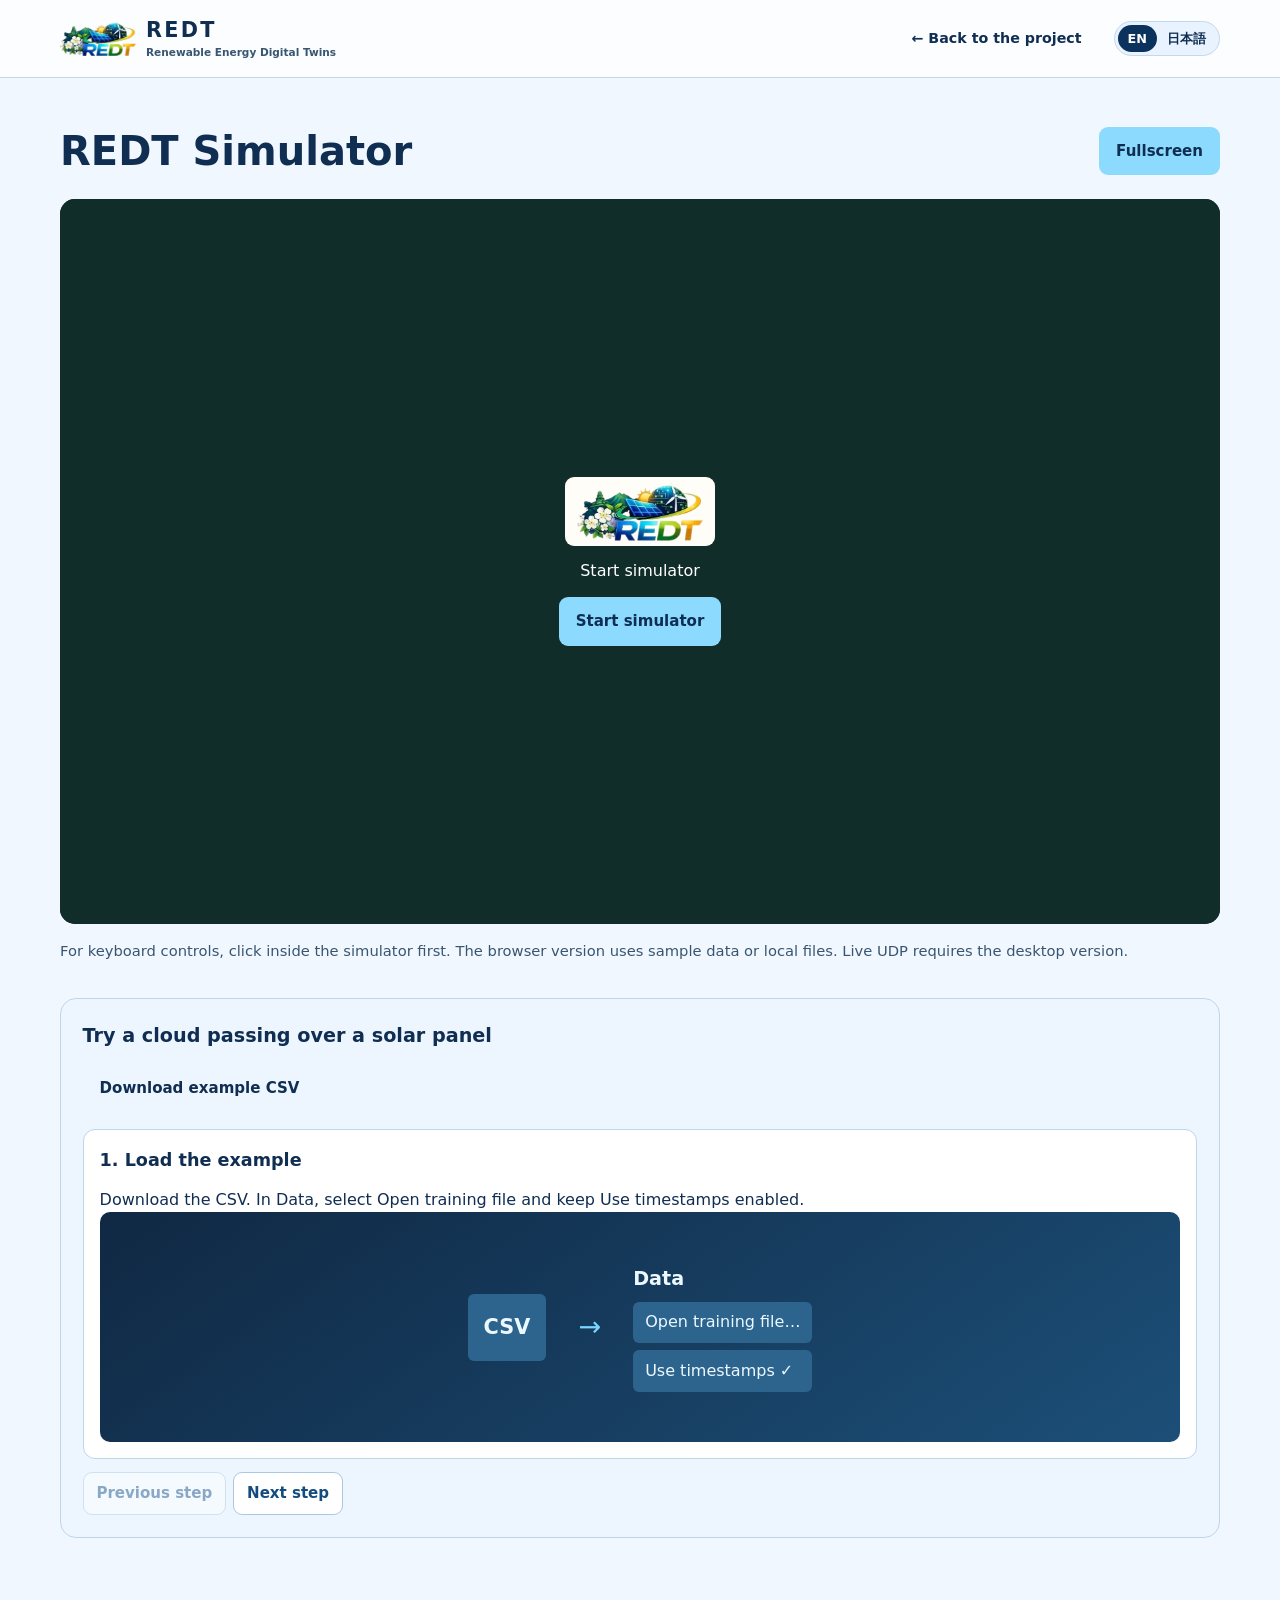
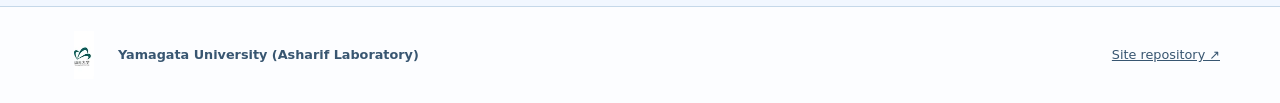
==== commit 4eaa4b63: "Explain each animated walkthrough step in a carousel" ====
--- a/play.html
+++ b/play.html
@@ -7,7 +7,7 @@
   <title>REDT Simulator</title>
   <link rel="icon" href="redt-logo.png">
   <link rel="stylesheet" href="style.css?v=6">
-  <script defer src="site.js?v=4"></script>
+  <script defer src="site.js?v=5"></script>
   <script defer src="player.js"></script>
 </head>
 <body>
@@ -32,31 +32,35 @@
     <section class="player-guide" aria-labelledby="guide-title">
       <h2 id="guide-title" data-t="walkTitle">Simulator walkthrough</h2>
       <a class="button" href="redt-mppt-example.csv" download data-t="walkDownload">Download example CSV</a>
-      <div class="guide-steps" role="group" aria-labelledby="guide-title">
-        <button type="button" class="button" data-guide="load" aria-pressed="true" aria-controls="guide-load" data-t="walkload">1. Load the example</button>
-        <button type="button" class="button" data-guide="train" aria-pressed="false" aria-controls="guide-train" data-t="walktrain">2. Train on the CSV</button>
-        <button type="button" class="button" data-guide="field" aria-pressed="false" aria-controls="guide-field" data-t="walkfield">3. Configure the panels</button>
-        <button type="button" class="button" data-guide="run" aria-pressed="false" aria-controls="guide-run" data-t="walkrun">4. Replay the cloud event</button>
-        <button type="button" class="button" data-guide="compare" aria-pressed="false" aria-controls="guide-compare" data-t="walkcompare">5. Read the results</button>
-        <button type="button" class="button" data-guide="tools" aria-pressed="false" aria-controls="guide-tools" data-t="walktools">6. Explore and export</button>
-      </div>
       <div class="guide-panel" aria-live="polite">
         <article id="guide-load" data-guide-panel="load">
+          <h3 data-t="walkload">1. Load the example</h3>
+          <p data-t="walkloadBody">Download the CSV. In Data, select Open training file and keep Use timestamps enabled.</p>
           <div class="guide-demo demo-load" aria-hidden="true"><span class="demo-file">CSV</span><span class="demo-arrow">→</span><div class="demo-controls"><b>Data</b><span>Open training file…</span><span>Use timestamps ✓</span></div></div>
         </article>
         <article id="guide-train" data-guide-panel="train" hidden>
+          <h3 data-t="walktrain">2. Train on the CSV</h3>
+          <p data-t="walktrainBody">With the CSV loaded, open Training and press Train MPPT. The model learns a voltage target from the file.</p>
           <div class="guide-demo demo-train" aria-hidden="true"><div class="demo-controls"><b>Training</b><span>Train on 1 of 1</span><span class="demo-action">Train MPPT</span></div><span class="demo-arrow">→</span><div class="demo-fit"><i></i><i></i><i></i><i></i><i></i></div></div>
         </article>
         <article id="guide-field" data-guide-panel="field" hidden>
+          <h3 data-t="walkfield">3. Choose a panel</h3>
+          <p data-t="walkfieldBody">After training, select a panel in Field and set MPPT to isolated panel to test it on its own.</p>
           <div class="guide-demo demo-field" aria-hidden="true"><div class="demo-grid"><i>0,0</i><i>0,1</i><i>0,2</i><i>1,0</i><i>1,1</i><i>1,2</i><i>2,0</i><i>2,1</i><i>2,2</i></div><div class="demo-controls"><b>Field</b><span>MPPT: isolated panel</span><span>Tilt · 20°</span></div></div>
         </article>
         <article id="guide-run" data-guide-panel="run" hidden>
+          <h3 data-t="walkrun">4. Replay the cloud event</h3>
+          <p data-t="walkrunBody">Set Energy period to 60 s in Compare. Then use Data → Restart file and press Play.</p>
           <div class="guide-demo demo-run" aria-hidden="true"><div class="demo-sky"><span>☀</span><i>☁</i><b>▧ ▧ ▧</b></div><div class="demo-controls"><b>▶ Play</b><span>Data → Restart file</span></div></div>
         </article>
         <article id="guide-compare" data-guide-panel="compare" hidden>
+          <h3 data-t="walkcompare">5. Compare the results</h3>
+          <p data-t="walkcompareBody">In Compare, read the energy totals in Wh. Open Power charts to see how power changes as the cloud passes.</p>
           <div class="guide-demo demo-compare" aria-hidden="true"><div class="demo-controls"><b>Compare</b><span>Energy period · 60 s</span><span>Power charts</span></div><div class="demo-bars"><i>P&amp;O</i><i>PID</i><i>MPPT</i><b>Wh</b></div></div>
         </article>
         <article id="guide-tools" data-guide-panel="tools" hidden>
+          <h3 data-t="walktools">6. Explore and export</h3>
+          <p data-t="walktoolsBody">Use Plot → Full series to inspect the input. Try another file for validation, or export results from the desktop app.</p>
           <div class="guide-demo demo-tools" aria-hidden="true"><div class="demo-controls"><b>Plot</b><span>Full series</span><span>MPPT comparison</span></div><div class="demo-controls"><b>Training</b><span>Models and validation</span><span>Physical Twin ↗</span></div></div>
         </article>
       </div>
